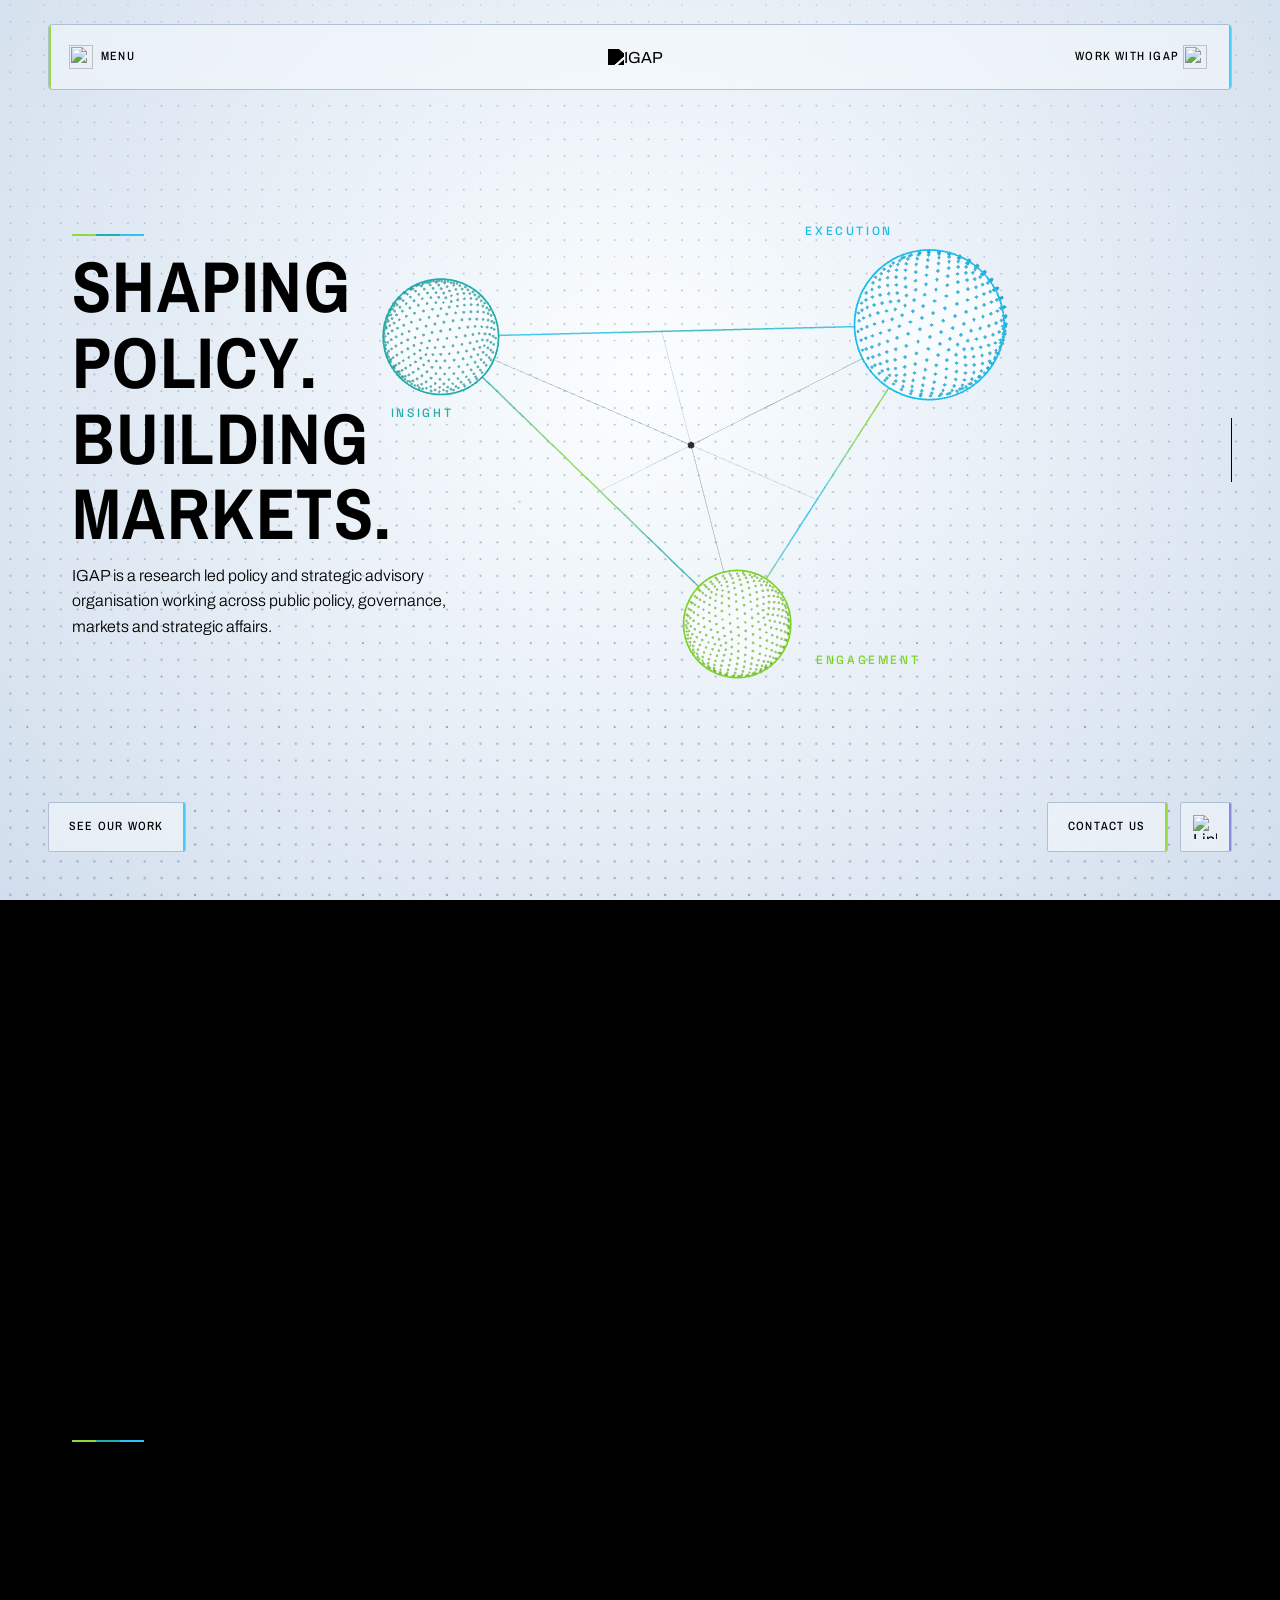
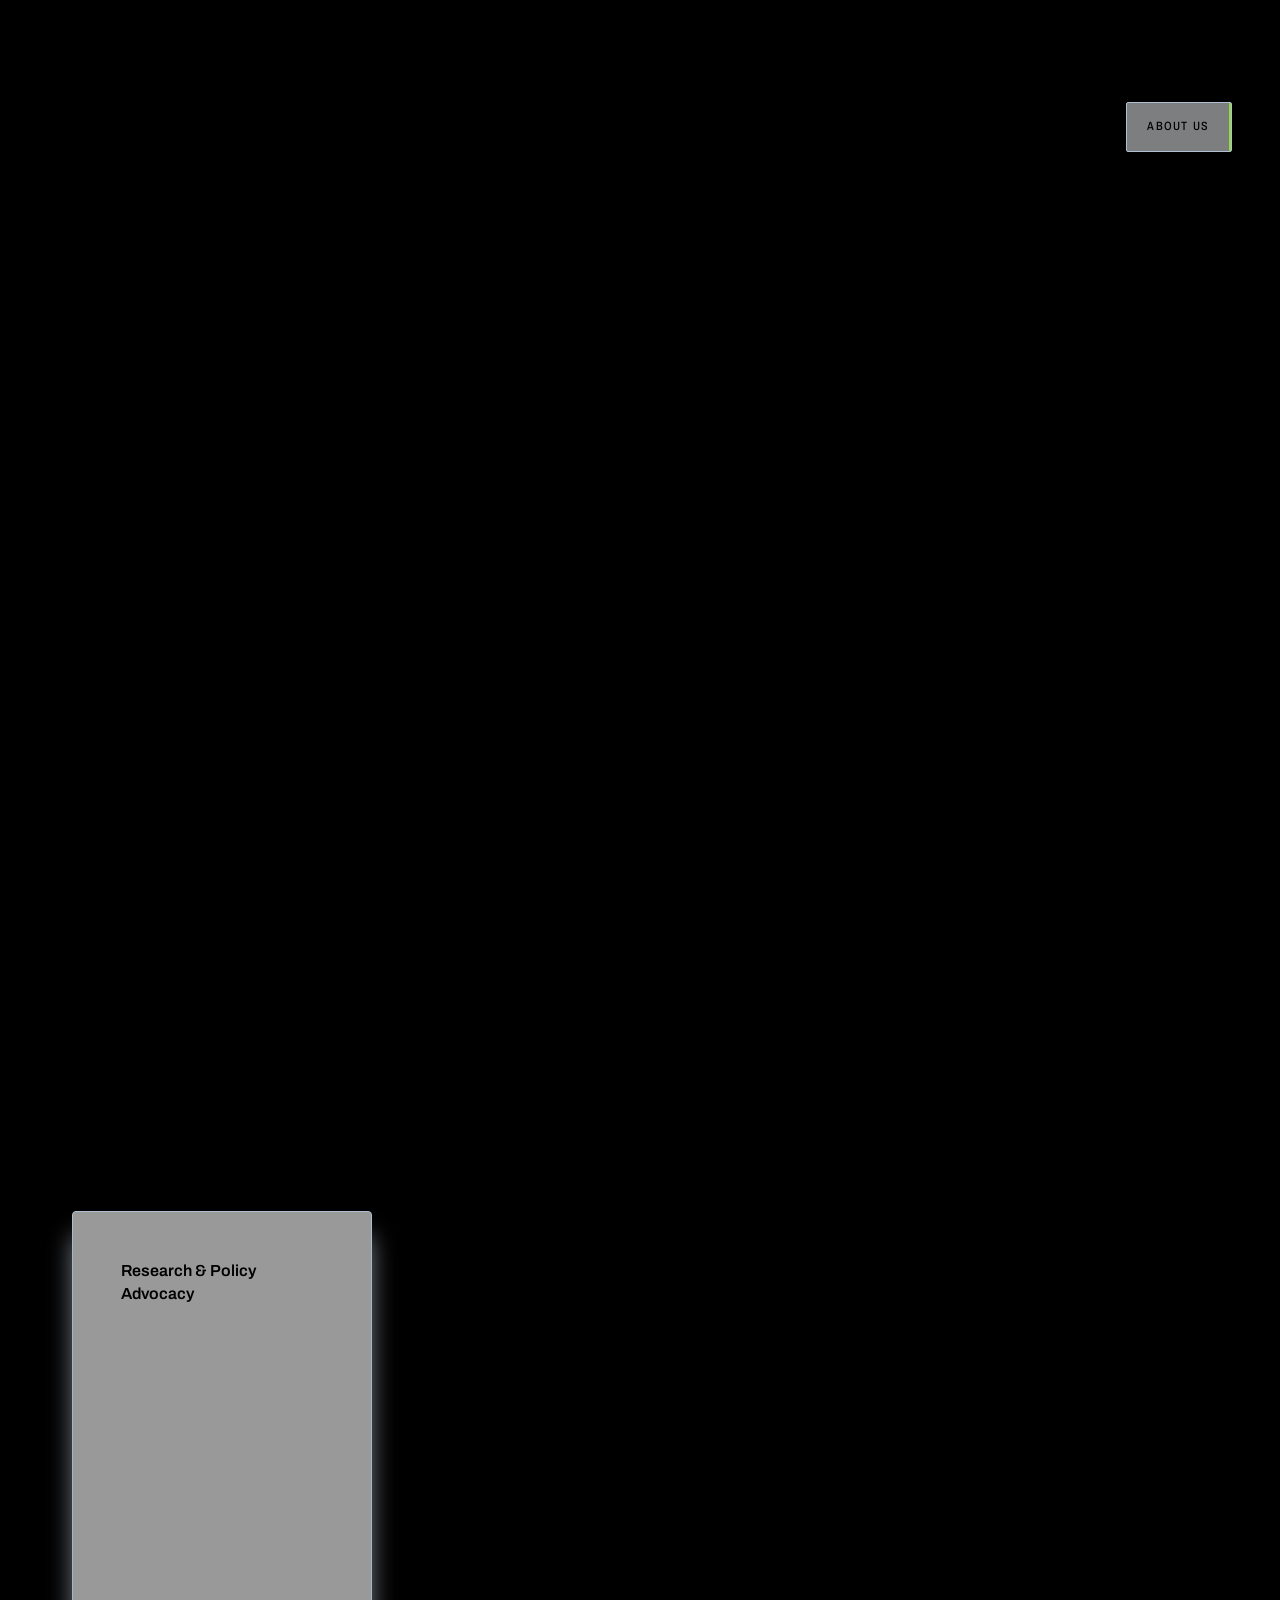
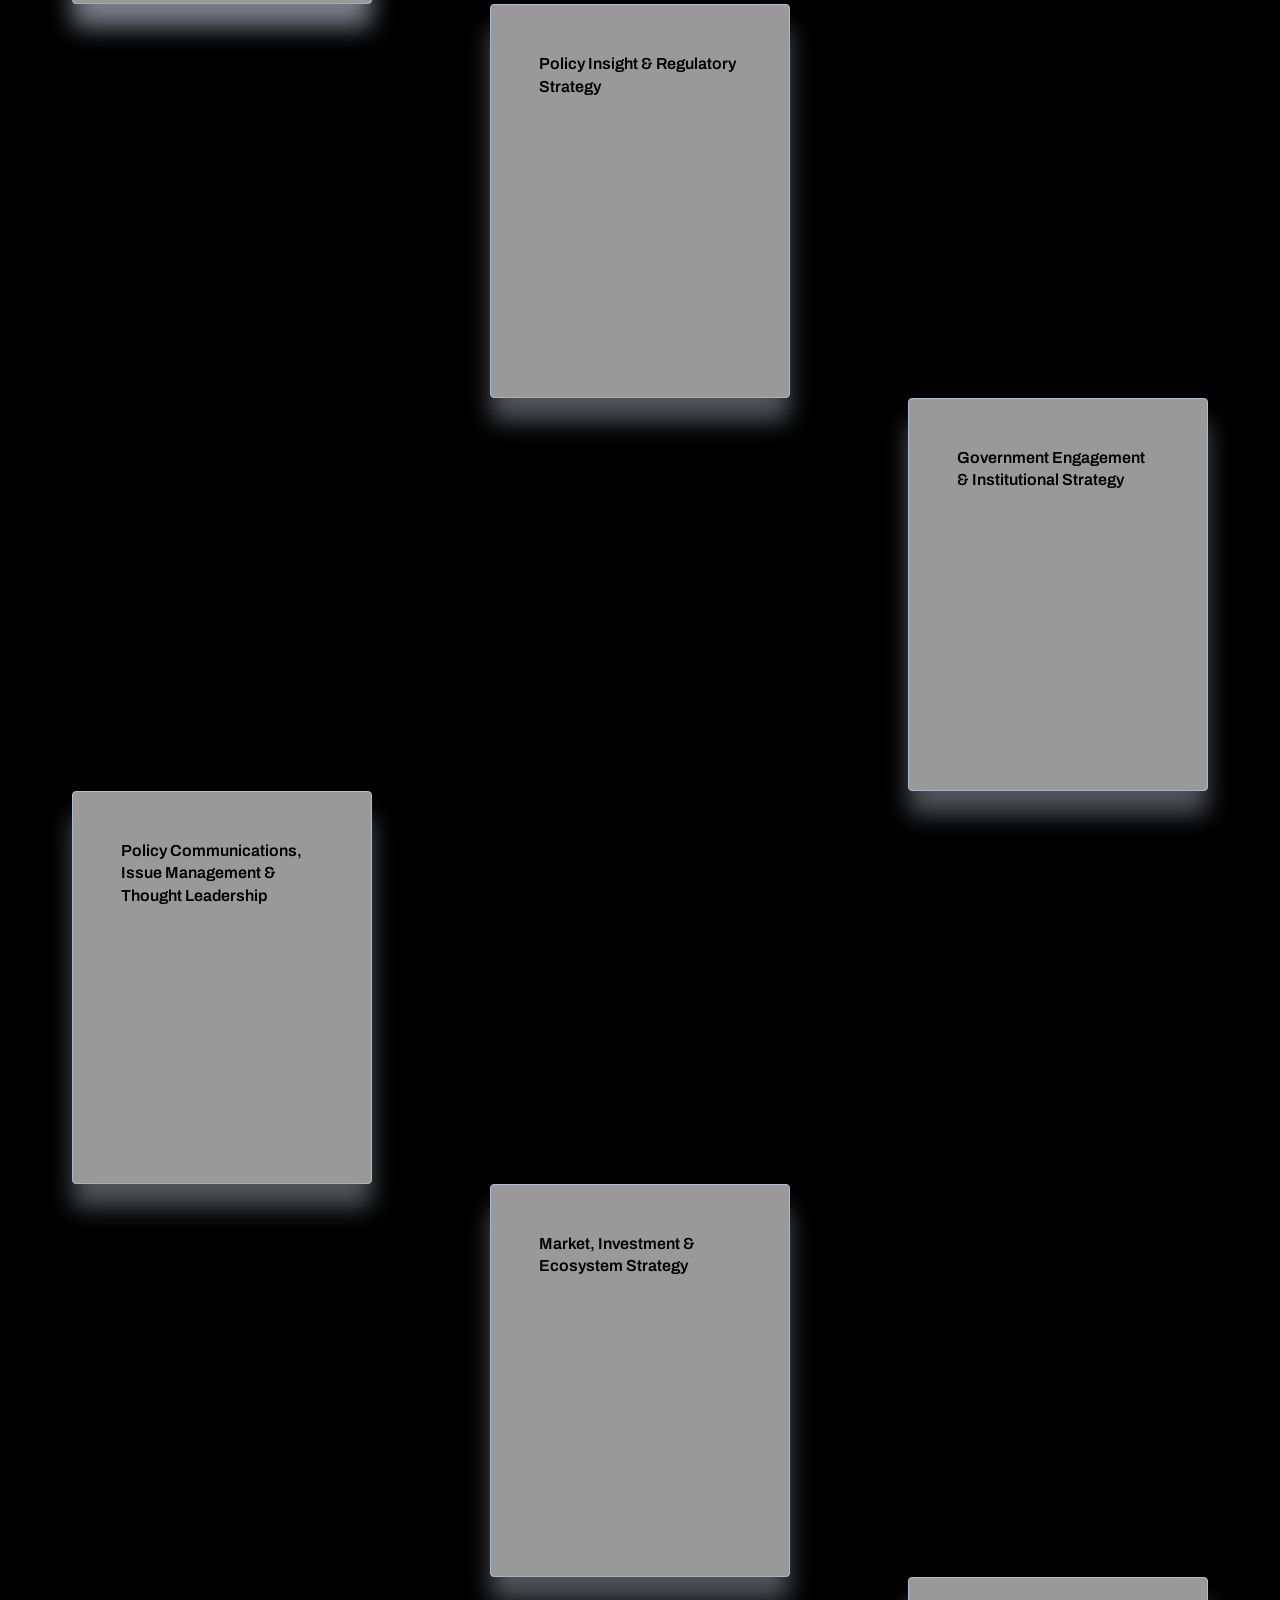
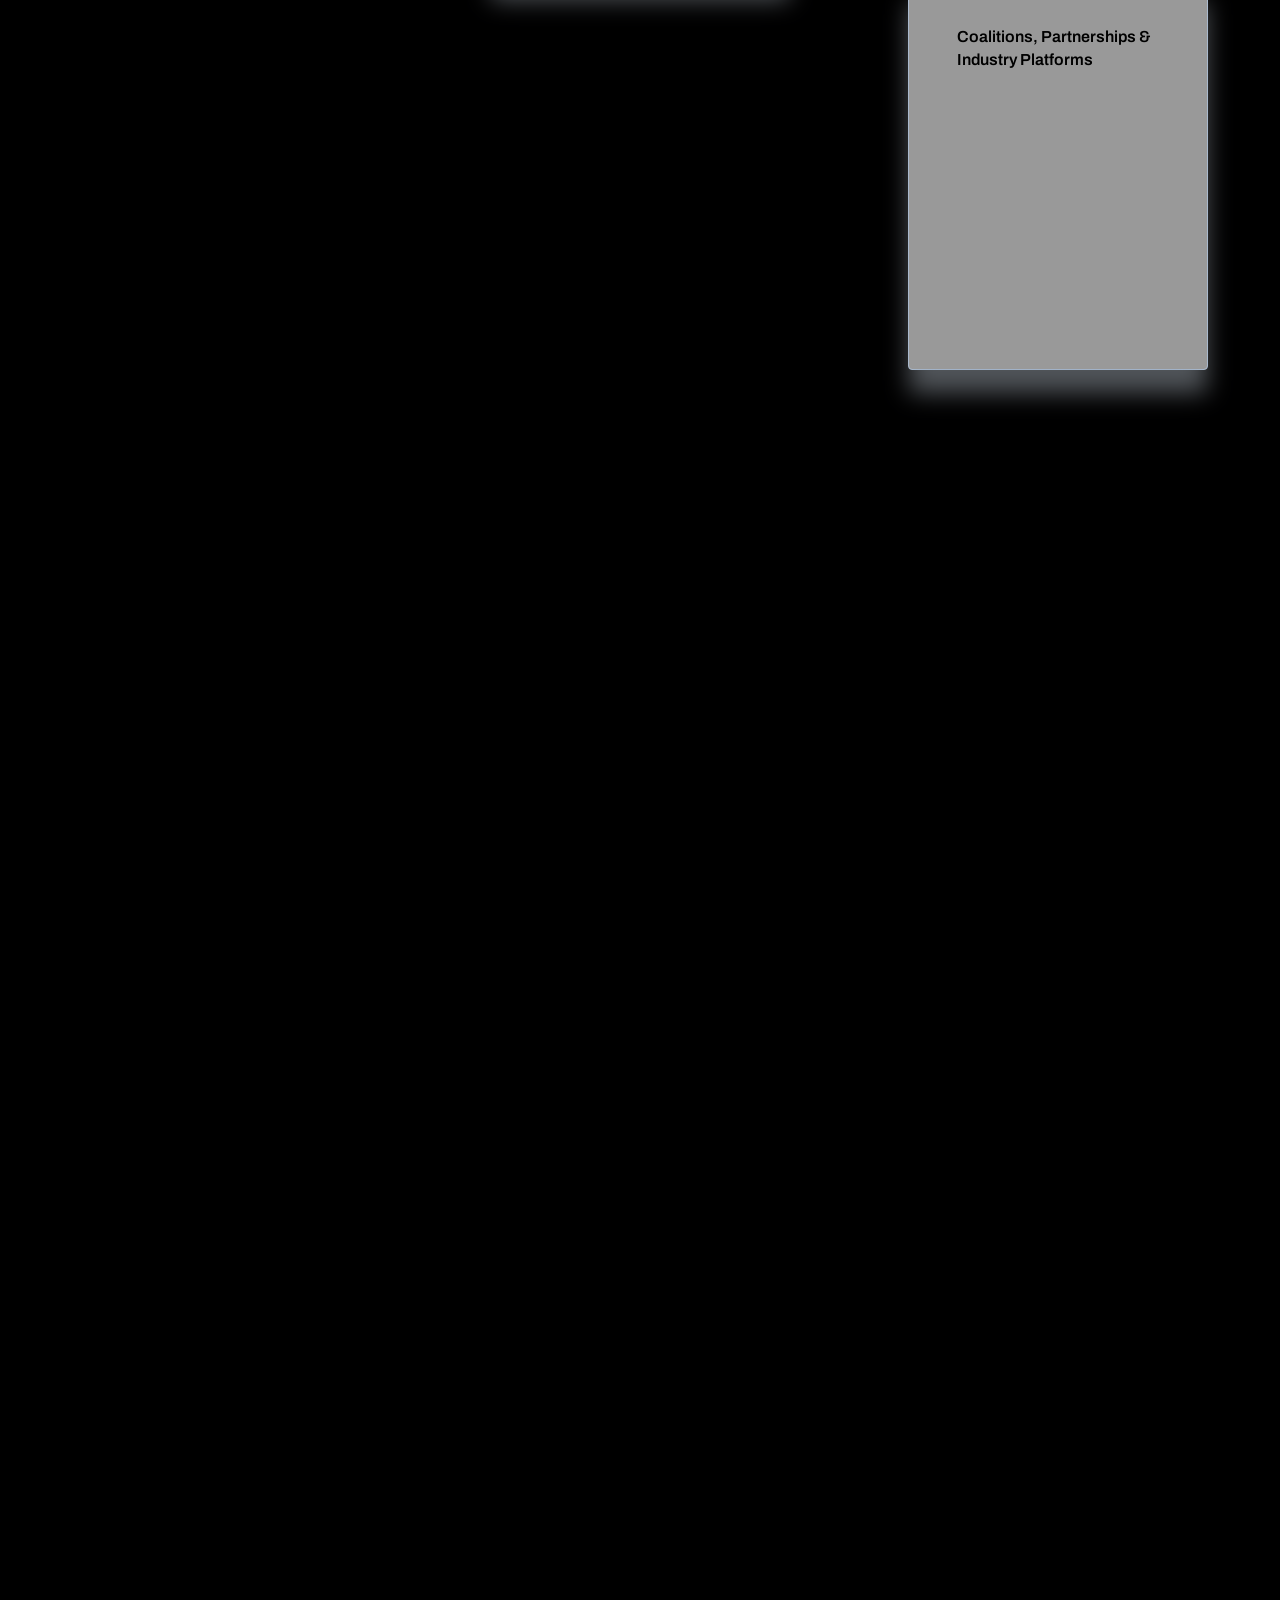
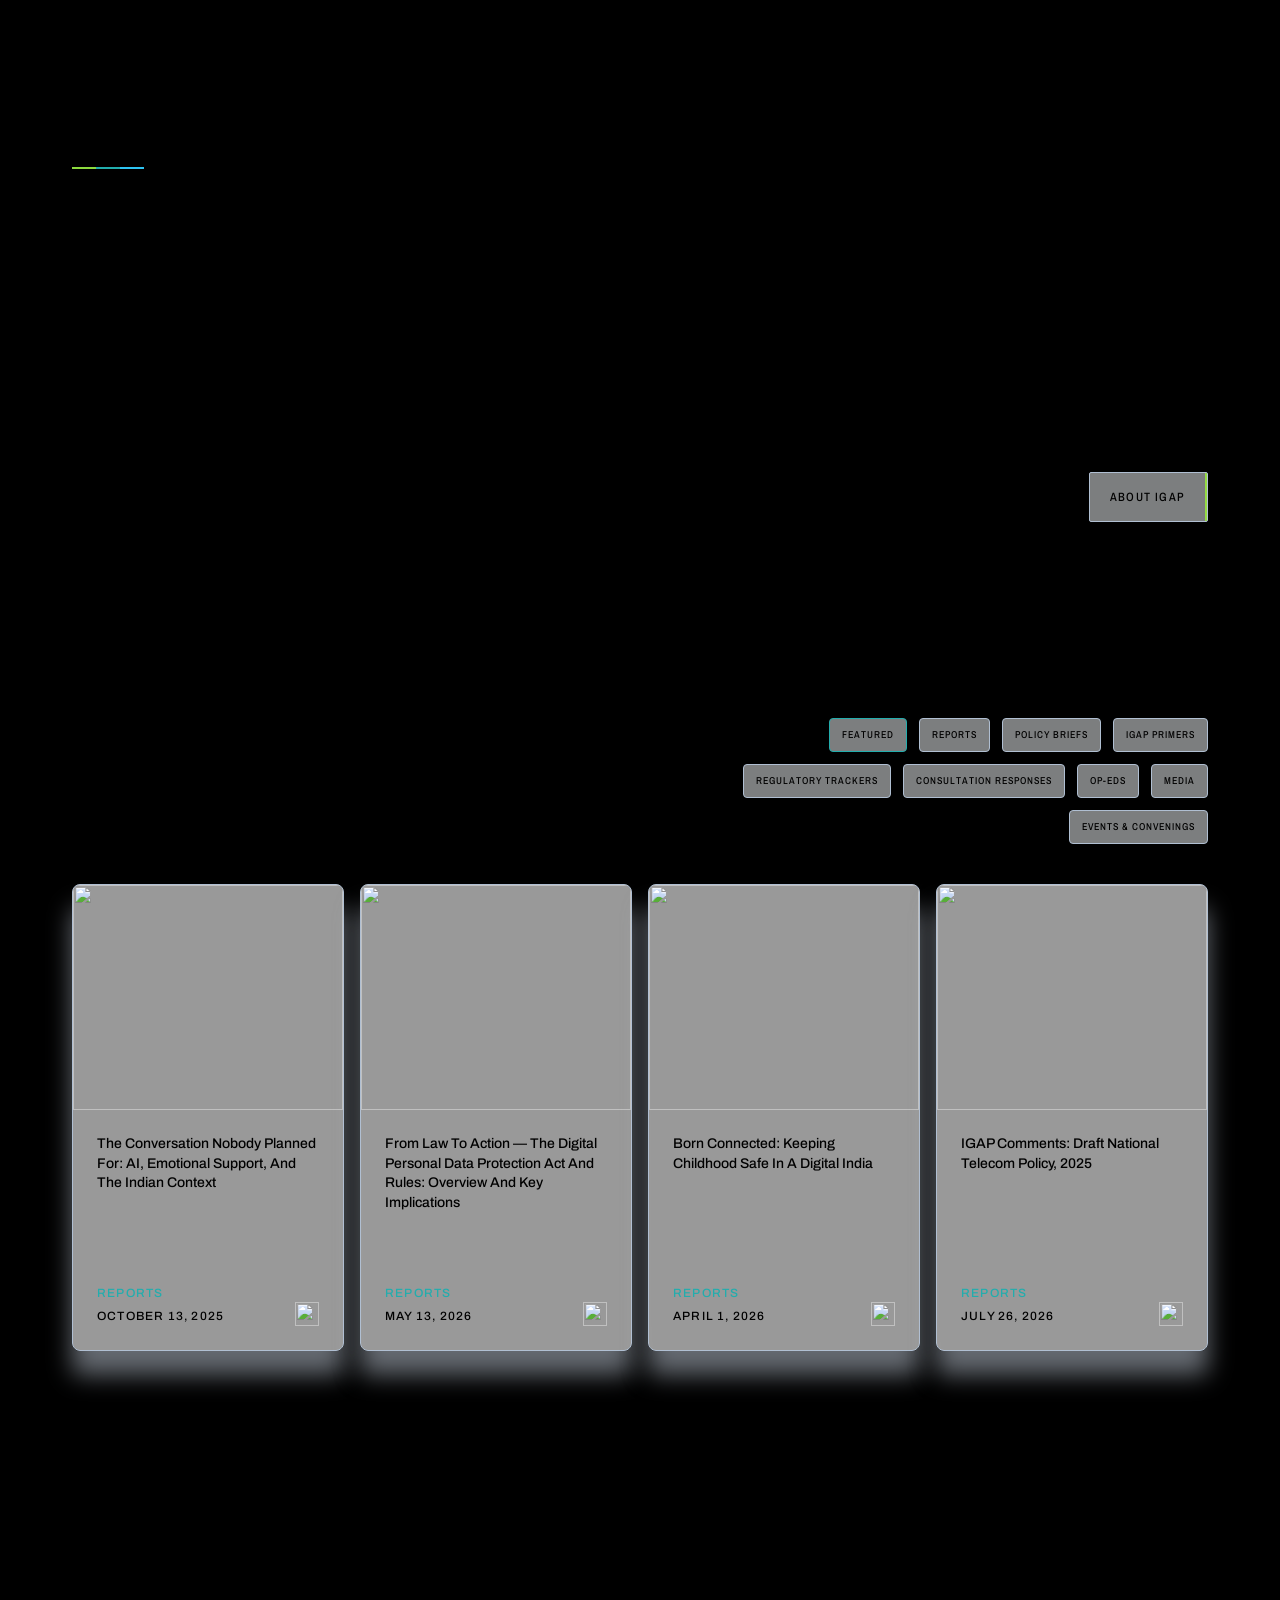
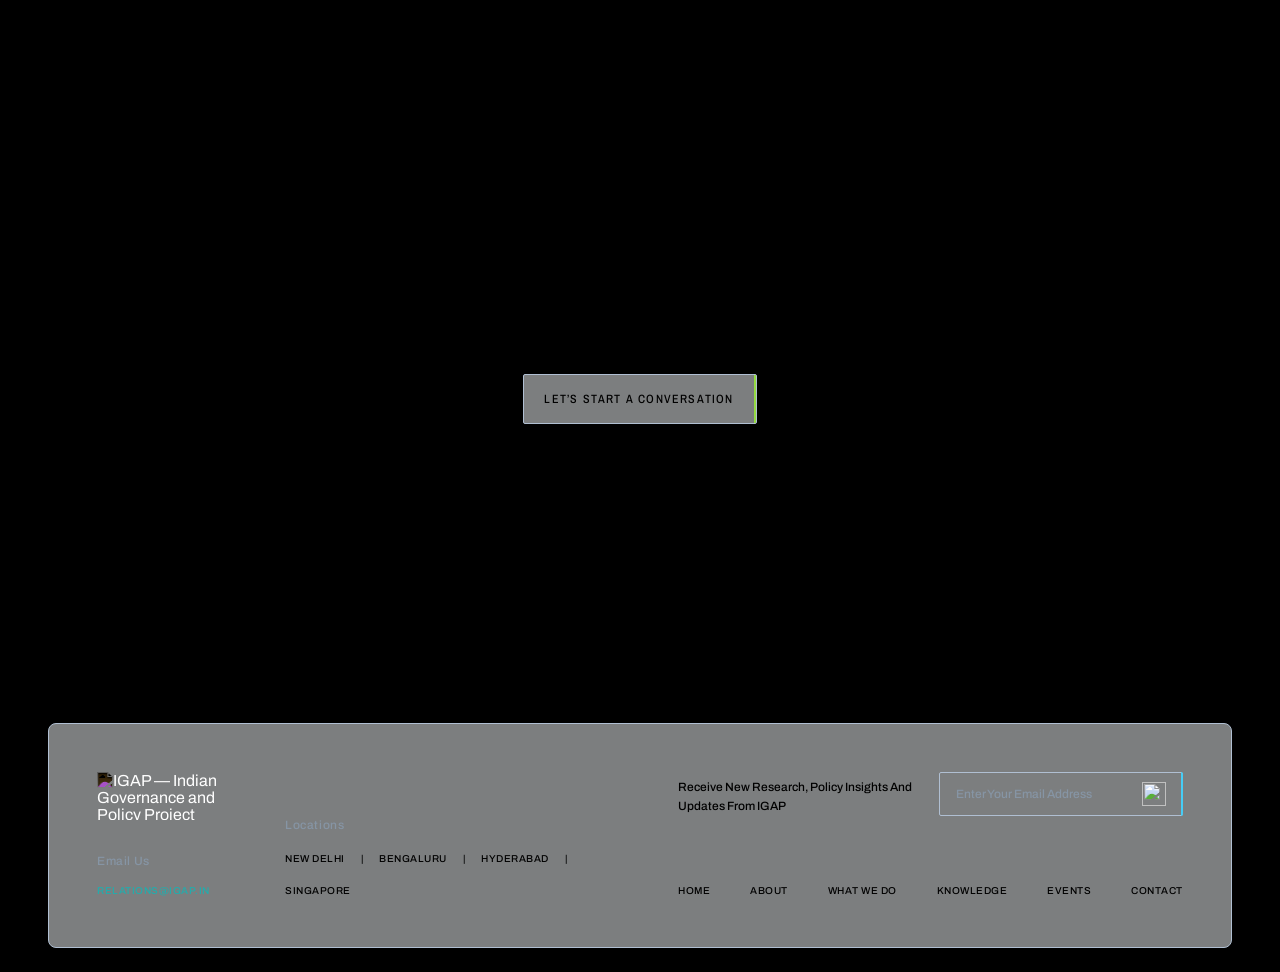
==== index.html @ 137668f1 "Add files via upload" ====
<!DOCTYPE html>
<html lang="en">
<head>
  <meta charset="utf-8">
  <meta name="viewport" content="width=device-width, initial-scale=1">
  <title>IGAP — Shaping Policy. Building Markets.</title>
  <meta name="description" content="IGAP is a research-led strategic advisory organisation working across market entry, public policy, government affairs, policy communications, institutional engagement and independent research.">

  <link rel="preconnect" href="https://fonts.googleapis.com">
  <link rel="preconnect" href="https://fonts.gstatic.com" crossorigin>
  <link rel="stylesheet" href="https://fonts.googleapis.com/css2?family=Archivo:wght@300;400;500;600;700&family=Archivo+Narrow:wght@400;500;600;700&family=Space+Grotesk:wght@500&display=swap">

  <link rel="stylesheet" href="css/style.css">
  <link rel="stylesheet" href="css/_embed-fragments.css">

  <link rel="shortcut icon" href="images/favicon.ico" type="image/x-icon">
  <link rel="apple-touch-icon" href="images/webclip.png">

  <!-- Only needed if you switch the hero back to the ES-module build below.
       Three.js is vendored in vendor/three/ — no CDN. -->
  <script type="importmap">
  {
    "imports": {
      "three": "./vendor/three/three.module.js",
      "three/addons/": "./vendor/three/addons/"
    }
  }
  </script>
</head>

<body>

<!-- ============================================================= HEADER -->
<header class="site-header" data-menu-root>
  <nav class="menu" aria-label="Main menu" hidden>
    <div class="menu__bg"></div>
    <div class="menu__inner">
      <ul class="menu__links">
        <li><a href="#">about us</a></li>
        <li><a href="#">our work</a></li>
        <li><a href="#">knowledge</a></li>
        <li><a href="#">events</a></li>
        <li><a href="#">contact</a></li>
      </ul>
      <ul class="menu__socials">
        <li><a href="#">reports</a></li>
        <li><a href="#">blogs</a></li>
        <li><a href="#">igap primers</a></li>
        <li><a href="#">media</a></li>
      </ul>
    </div>
    <button class="menu__close" type="button" data-menu-close aria-label="Close menu">
      <img src="images/System-Icons_2.svg" width="24" height="24" alt="">
    </button>
  </nav>

  <div class="header-bar">
    <div class="header-bar__slot header-bar__slot--left">
      <button class="btn-menu" type="button" data-menu-open aria-expanded="false">
        <img src="images/menu-icon.svg" width="24" height="24" alt="">
        <span class="btn-label btn-label--menu">Menu</span>
      </button>
      <span class="hl hl--left" aria-hidden="true"></span>
    </div>

    <a class="site-logo" href="index.html" aria-current="page">
      <img src="images/Logo-coloured.png" alt="IGAP">
    </a>

    <div class="header-bar__slot header-bar__slot--right">
      <a class="btn-work" href="#">
        <span class="btn-label">Work With IGAP</span>
        <img src="images/Arrow-Dark.svg" alt="" width="24" height="24">
      </a>
      <span class="hl hl--right" aria-hidden="true"></span>
    </div>
  </div>
</header>

<!-- ====================================================== MOBILE HEADER -->
<header class="site-header site-header--mobile" data-menu-root>
  <nav class="menu" aria-label="Main menu" hidden>
    <div class="menu__bg"></div>
    <div class="menu__inner">
      <ul class="menu__links">
        <li><a href="#">about us</a></li>
        <li><a href="#">our work</a></li>
        <li><a href="#">knowledge</a></li>
        <li><a href="#">events</a></li>
        <li><a href="#">contact</a></li>
      </ul>
      <ul class="menu__socials">
        <li><a href="#">reports</a></li>
        <li><a href="#">blogs</a></li>
        <li><a href="#">igap primers</a></li>
        <li><a href="#">media</a></li>
      </ul>
    </div>
    <button class="menu__close" type="button" data-menu-close aria-label="Close menu">
      <img src="images/System-Icons_2.svg" width="24" height="24" alt="">
    </button>
  </nav>

  <div class="header-bar header-bar--mobile">
    <a class="site-logo site-logo--mobile" href="index.html">
      <img src="images/Logo-coloured.png" alt="IGAP">
    </a>
    <button class="btn-menu" type="button" data-menu-open aria-expanded="false">
      <img src="images/menu-icon.svg" width="24" height="24" alt="">
      <span class="btn-label btn-label--menu">Menu</span>
    </button>
  </div>
</header>

<main class="page">

  <!-- ========================================================== HERO -->
  <section class="hero">

    <!-- fixed canvas layer: lives behind every section on the page -->
    <div class="hero__canvas-layer">
      <div class="hero__embed">
        <canvas id="igap-scene"></canvas>
        <div class="igap-scroll-space"></div>
      </div>
      <div class="hero__scroll-hint">
        <div class="hero__scroll-hint-inner">
          <div class="igap-scroll-line" aria-hidden="true"></div>
        </div>
      </div>
    </div>

    <!-- fold 1 -->
    <div class="hero__panel">
      <div class="hero__copy">
        <div class="hero__copy-main">
          <div></div>
          <div class="hero__intro">
            <span class="nugget" aria-hidden="true"><i></i><i></i><i></i></span>
            <h1 class="h1 h1--mobile" data-reveal>Shaping Policy. <br>Building Markets.</h1>
            <h1 class="h1 h1--desktop" data-reveal>Shaping <br>Policy. <br>Building <br>Markets.</h1>
            <p class="intro">IGAP is a research led policy and strategic advisory organisation working across public policy, governance, markets and strategic affairs.</p>
          </div>
          <div class="btn-row">
            <div class="btn">
              <a class="btn__label-wrap" href="#"><span class="btn-label">See Our Work</span></a>
              <span class="hl" aria-hidden="true"></span>
            </div>
          </div>
        </div>
        <div class="cta-stack cta-stack--row">
          <div class="btn btn--green">
            <a class="btn__label-wrap" href="#"><span class="btn-label">Contact Us</span></a>
            <span class="hl" aria-hidden="true"></span>
          </div>
          <div class="btn btn--icon btn--violet">
            <a class="btn__label-wrap" href="#"><span class="btn-label">Work With Us</span></a>
            <span class="btn__icon"><img src="images/IconIcon_Linkedin.svg" alt="LinkedIn" width="24" height="24"></span>
            <span class="hl" aria-hidden="true"></span>
          </div>
        </div>
      </div>
    </div>

    <!-- fold 2 -->
    <div class="hero__panel hero__panel--sticky">
      <div class="hero__copy">
        <div class="hero__block">
          <span class="nugget" aria-hidden="true"><i></i><i></i><i></i></span>
          <h2 class="h3" data-reveal>Research-led. <br>Institutionally grounded. <br>Strategy-driven.</h2>
          <p class="intro">IGAP combines analytical depth with a practical understanding of how policy, markets and public institutions operate. We bring together evidence, institutional insight and strategic thinking to understand what is changing, assess what it means, and determine how best to respond.</p>
        </div>
        <div class="cta-stack cta-stack--wide">
          <div class="btn btn--green">
            <a class="btn__label-wrap" href="#"><span class="btn-label">About us</span></a>
            <span class="hl" aria-hidden="true"></span>
          </div>
        </div>
      </div>
    </div>

    <div class="spacer spacer--hero"></div>
  </section>

  <!-- ===================================================== WHAT WE DO -->
  <section class="expertise" aria-labelledby="what-we-do">
    <div class="spacer spacer--hero"></div>

    <div class="expertise__header">
      <div class="expertise__col">
        <h2 class="h3" id="what-we-do" data-reveal>What We do</h2>
      </div>
      <div class="expertise__col">
      </div>
      <div class="expertise__col">
        <p class="body-text">IGAP helps organisations and public institutions turn complex policy, market and institutional questions into clear strategy and practical action.</p>
      </div>
    </div>

    <div class="sticky-row sticky-row--a sticky-row--left">
      <article class="card-x card-x--1">
        <h3 class="h4">Research &amp; Policy Advocacy</h3>
        <div class="card-x__icon" aria-hidden="true"></div>
      </article>
    </div>
    <div class="sticky-row sticky-row--a sticky-row--center">
      <article class="card-x card-x--2">
        <h3 class="h4">Policy Insight &amp; Regulatory Strategy</h3>
        <div class="card-x__icon" aria-hidden="true"></div>
      </article>
    </div>
    <div class="sticky-row sticky-row--a sticky-row--right">
      <article class="card-x card-x--3">
        <h3 class="h4">Government Engagement &amp; Institutional Strategy</h3>
        <div class="card-x__icon" aria-hidden="true"></div>
      </article>
    </div>

    <div class="sticky-row sticky-row--b sticky-row--left">
      <article class="card-x card-x--4">
        <h3 class="h4">Policy Communications, Issue Management &amp; Thought Leadership</h3>
        <div class="card-x__icon" aria-hidden="true"></div>
      </article>
    </div>
    <div class="sticky-row sticky-row--b sticky-row--center">
      <article class="card-x card-x--5">
        <h3 class="h4">Market, Investment &amp; Ecosystem Strategy</h3>
        <div class="card-x__icon" aria-hidden="true"></div>
      </article>
    </div>
    <div class="sticky-row sticky-row--b sticky-row--right">
      <article class="card-x card-x--6">
        <h3 class="h4">Coalitions, Partnerships &amp; Industry Platforms</h3>
        <div class="card-x__icon" aria-hidden="true"></div>
      </article>
    </div>

    <div class="spacer spacer--sticky"></div>
  </section>

  <!-- ============================================== WHO WE ARE -->
  <section class="audience" aria-labelledby="who-we-are">
    <div class="who">
      <h2 class="h3 h3--light who__title" id="who-we-are" data-reveal>Who We Are</h2>
      <div class="who__foot">
        <div class="who__block">
          <span class="nugget" aria-hidden="true"><i></i><i></i><i></i></span>
          <p class="who__lede" data-reveal>India’s most consequential questions cut across institutions, sectors and priorities.</p>
          <p class="intro intro--light">IGAP brings together interdisciplinary legal, policy and sectoral expertise with a close understanding of geopolitics, India’s developmental priorities, political economy, regulation and institutional practice.</p>
          <p class="intro intro--light">Our work combines independent research with strategic advisory and policy engagement to develop rigorous, practical approaches to complex public and market questions.</p>
        </div>
        <div class="cta-stack cta-stack--wide">
          <div class="btn btn--green">
            <a class="btn__label-wrap" href="#"><span class="btn-label">About IGAP</span></a>
            <span class="hl" aria-hidden="true"></span>
          </div>
        </div>
      </div>
    </div>
  </section>

  <!-- ============================================ RESEARCH & INSIGHTS -->
  <section class="research" aria-labelledby="research-insights">
    <div class="research__top">
      <div class="research__header">
        <h2 class="h3" id="research-insights" data-reveal>Research &amp; Insights</h2>
        <p class="body-text body-text--300">Independent research is central to how IGAP works by sharing evidence-led insights on issues shaping policy, markets &amp; institutions in India.</p>
      </div>
      <div class="tabs">
        <a class="tab is-active" href="#"><span class="btn-label btn-label--tab">featured</span></a>
        <a class="tab" href="#"><span class="btn-label btn-label--tab">reports</span></a>
        <a class="tab" href="#"><span class="btn-label btn-label--tab">policy briefs</span></a>
        <a class="tab" href="#"><span class="btn-label btn-label--tab">igap primers</span></a>
        <a class="tab" href="#"><span class="btn-label btn-label--tab">regulatory trackers</span></a>
        <a class="tab" href="#"><span class="btn-label btn-label--tab">consultation responses</span></a>
        <a class="tab" href="#"><span class="btn-label btn-label--tab">op-eds</span></a>
        <a class="tab" href="#"><span class="btn-label btn-label--tab">media</span></a>
        <a class="tab" href="#"><span class="btn-label btn-label--tab">events &amp; convenings</span></a>
      </div>
    </div>

    <div class="cards">
      <article class="card">
        <img class="card__image" src="images/Rectangle-246.png" width="300" height="225" loading="lazy" alt="">
        <div class="card__body">
          <h3 class="card__title">The Conversation Nobody Planned For: AI, Emotional Support, and the Indian Context</h3>
          <div class="card__meta">
            <div class="card__meta-text">
              <span class="card__kicker">reports</span>
              <span class="card__date">October 13, 2025</span>
            </div>
            <img class="card__arrow" src="images/Arrow.svg" width="24" height="24" loading="lazy" alt="">
          </div>
        </div>
      </article>

      <article class="card">
        <img class="card__image" src="images/IIGF_2025_2.webp" width="300" height="225" loading="lazy" alt=""
             srcset="images/IIGF_2025_2-p-500.webp 500w, images/IIGF_2025_2-p-800.webp 800w, images/IIGF_2025_2-p-1080.webp 1080w, images/IIGF_2025_2.webp 1200w"
             sizes="(max-width: 479px) 100vw, 300px">
        <div class="card__body">
          <h3 class="card__title">From Law to Action — The Digital Personal Data Protection Act and Rules: Overview and Key Implications</h3>
          <div class="card__meta">
            <div class="card__meta-text">
              <span class="card__kicker">reports</span>
              <span class="card__date">May 13, 2026</span>
            </div>
            <img class="card__arrow" src="images/Arrow.svg" width="24" height="24" loading="lazy" alt="">
          </div>
        </div>
      </article>

      <article class="card">
        <img class="card__image" src="images/Web-Online-Child-Safety-Report-Fine-2.jpeg" width="300" height="225" loading="lazy" alt=""
             srcset="images/Web-Online-Child-Safety-Report-Fine-2-p-500.jpeg 500w, images/Web-Online-Child-Safety-Report-Fine-2-p-800.jpeg 800w, images/Web-Online-Child-Safety-Report-Fine-2-p-1080.jpeg 1080w, images/Web-Online-Child-Safety-Report-Fine-2-p-1600.jpeg 1600w, images/Web-Online-Child-Safety-Report-Fine-2-p-2000.jpeg 2000w, images/Web-Online-Child-Safety-Report-Fine-2.jpeg 2490w"
             sizes="(max-width: 479px) 100vw, 300px">
        <div class="card__body">
          <h3 class="card__title">Born Connected: Keeping Childhood Safe in a Digital India</h3>
          <div class="card__meta">
            <div class="card__meta-text">
              <span class="card__kicker">reports</span>
              <span class="card__date">April 1, 2026</span>
            </div>
            <img class="card__arrow" src="images/Arrow.svg" width="24" height="24" loading="lazy" alt="">
          </div>
        </div>
      </article>

      <article class="card">
        <img class="card__image" src="images/Data-protection-updated3-scaled.jpeg" width="300" height="225" loading="lazy" alt=""
             srcset="images/Data-protection-updated3-scaled-p-500.jpeg 500w, images/Data-protection-updated3-scaled-p-800.jpeg 800w, images/Data-protection-updated3-scaled-p-1080.jpeg 1080w, images/Data-protection-updated3-scaled-p-1600.jpeg 1600w, images/Data-protection-updated3-scaled-p-2000.jpeg 2000w, images/Data-protection-updated3-scaled.jpeg 2560w"
             sizes="(max-width: 479px) 100vw, 300px">
        <div class="card__body">
          <h3 class="card__title">IGAP Comments: Draft National Telecom Policy, 2025</h3>
          <div class="card__meta">
            <div class="card__meta-text">
              <span class="card__kicker">reports</span>
              <span class="card__date">July 26, 2026</span>
            </div>
            <img class="card__arrow" src="images/Arrow.svg" width="24" height="24" loading="lazy" alt="">
          </div>
        </div>
      </article>
    </div>
  </section>

  <!-- ========================================== START A CONVERSATION -->
  <section class="cta-section">
    <h2 class="h1 h1--center h1--narrow" data-reveal>Have a complex policy or institutional question?</h2>
    <p class="intro intro--center">We can help make sense of it and shape a way forward.</p>
    <div class="btn btn--green">
      <a class="btn__label-wrap" href="#"><span class="btn-label">Let’s Start a Conversation</span></a>
      <span class="hl" aria-hidden="true"></span>
    </div>
  </section>

  <!-- ======================================================== FOOTER -->
  <footer class="site-footer">
    <div class="footer-inner">

      <div class="footer-brand">
        <div class="footer-logo">
          <img src="images/Footer-Logo.png" alt="IGAP — Indian Governance and Policy Project" width="148" height="48">
        </div>
        <div class="footer-field">
          <span class="footer-label">Email Us</span>
          <a class="footer-email" href="mailto:relations@igap.in">relations@igap.in</a>
        </div>
      </div>

      <div class="footer-field footer-locations">
        <span class="footer-label">Locations</span>
        <ul class="footer-locations__list">
          <li>New Delhi</li>
          <li>Bengaluru</li>
          <li>Hyderabad</li>
          <li>Singapore</li>
        </ul>
      </div>

      <div class="footer-right">
        <!-- TODO: point action= at the newsletter endpoint once one exists. -->
        <form class="footer-form" method="post" action="#">
          <p class="footer-form__title">Receive new research, policy insights and updates from IGAP</p>
          <div class="footer-form__field">
            <input class="footer-form__input" type="email" name="email" autocomplete="email"
                   placeholder="Enter your Email Address" aria-label="Email address" required>
            <button class="footer-form__submit" type="submit" aria-label="Subscribe">
              <img src="images/Arrow.svg" width="24" height="24" alt="">
            </button>
            <span class="footer-form__nugget" aria-hidden="true"></span>
          </div>
        </form>

        <nav class="footer-nav" aria-label="Footer">
          <a href="#">home</a>
          <a href="#">about</a>
          <a href="#">What We do</a>
          <a href="#">knowledge</a>
          <a href="#">events</a>
          <a href="#">Contact</a>
        </nav>
      </div>

    </div>
  </footer>

</main>

<script src="js/text-reveal.js"></script>
<script src="js/scramble-hover.js"></script>
<script src="js/site.js"></script>
<!-- Hero (Three.js). The bundle is a classic script, so the page works when
     opened straight off disk as well as over http. Source of truth is
     js/hero-scene.js — see README.md to rebuild after editing it. -->
<script defer src="js/hero-scene.bundle.js"></script>
<!-- <script type="module" src="js/hero-scene.js"></script> -->

</body>
</html>
---- css/style.css ----
/* =============================================================================
   IGAP — Home v2
   Hand-authored rebuild of the Webflow wireframe. No framework, no build step.
   Sections, in source order:
     1. Tokens
     2. Reset & base
     3. Typography
     4. Buttons & shared bits
     5. Header + menu overlay
     6. Hero (fixed canvas layer + two folds)
     7. What we do (sticky cards)
     8. Who we work with
     9. Research & insights
    10. Start a conversation
    11. Footer
    12. Scroll-reveal states
    13. Responsive
   ========================================================================== */

/* ------------------------------------------------------------- 1. TOKENS */
:root {
  --ink:        #000;
  --white:      #fff;
  --paper:      #f7fbfd;
  --glass:      rgba(247, 251, 253, .5);
  --card-glass: rgba(255, 255, 255, .6);
  --line:       #b0bfd2;
  --muted:      #8695a5;
  --rule:       #276bc0;

  --teal:       #22adad;
  --green:      #8cda3e;
  --green-hl:   #95db42;
  --sky:        #2ec4f2;
  --sky-hl:     #46ccf5;
  --violet:     #858be0;
  --leaf:       #befa97;
  --leaf-2:     #b4fb87;

  --shadow-card: 0 24px 24px rgba(202, 212, 226, .4);
  --shadow-card-strong: 0 24px 24px rgba(202, 212, 226, .6);
  --shadow-panel: drop-shadow(0 24px 24px rgba(159, 170, 201, .5));
  --menu-bg:    rgba(0, 29, 60, .9);

  /* header, light state (default) and dark state (over "Who We Work With") */
  --header-bg:        rgba(247, 251, 253, .5);
  --header-border:    #b0bfd2;
  --header-ink:       #000;
  --header-bg-dk:     rgba(0, 29, 60, .5);
  --header-border-dk: #276bc0;
  --header-ink-dk:    #fff;
  /* card glass, blue mode — same move as the header bar, one step more opaque
     because the cards are .6 rather than .5 */
  --card-glass-dk:    rgba(0, 29, 60, .6);

  --font:        "Archivo", sans-serif;
  --font-narrow: "Archivo Narrow", sans-serif;

  --gutter: 72px;
  /* Content stops widening past this and centres; the fixed canvas behind it
     still runs the full viewport, so the artwork and the navy wash are edge to
     edge while the columns stay a readable measure on a 1920 display. */
  --page-max: 1440px;
  --ease-out-quart: cubic-bezier(.165, .84, .44, 1);
}

/* --------------------------------------------------------- 2. RESET/BASE */
*, *::before, *::after { box-sizing: border-box; }

html { -webkit-text-size-adjust: 100%; }

body {
  margin: 0;
  background-color: var(--ink);
  font-family: var(--font);
  color: var(--ink);
  overflow-x: hidden;
}

img { display: block; max-width: 100%; }
ul  { list-style: none; margin: 0; padding: 0; }
a   { color: inherit; text-decoration: none; }
button {
  font: inherit; color: inherit;
  background: none; border: 0; padding: 0;
  cursor: pointer;
}
p, h1, h2, h3, h4 { margin: 0; }

.page { display: flex; flex-direction: column; width: 100%; }

/* Vertical breathing room between folds. Height only — no content. */
.spacer          { position: relative; z-index: -1; width: 100%; }
.spacer--hero    { height: 80vh; }
.spacer--sticky  { position: sticky; top: 0; height: 100svh; }
/* the lead-in above the sticky "What We Do" cards runs shorter than the one
   that closes the hero */
.expertise .spacer--hero { height: 200px; }

/* ------------------------------------------------------- 3. TYPOGRAPHY */
.h1 {
  width: 100%;
  font-family: var(--font-narrow);
  font-size: 4.5rem;
  font-weight: 700;
  line-height: 105%;
  letter-spacing: .02em;
  text-transform: uppercase;
  text-align: left;
  color: var(--ink);
}
.h1--center { text-align: center; }
.h1--narrow { max-width: 900px; }
.h1--mobile { display: none; }

.h3 {
  font-family: var(--font);
  font-size: 24px;
  font-weight: 700;
  line-height: 140%;
  text-transform: capitalize;
  color: var(--ink);
}
.h3--light { color: var(--white); }

.h4 {
  width: 100%;
  font-family: var(--font);
  font-size: 16px;
  font-weight: 600;
  line-height: 140%;
  text-transform: capitalize;
  color: var(--ink);
}
.h4--light { color: var(--white); }

.intro {
  max-width: 400px;
  font-family: var(--font);
  font-size: 16px;
  font-weight: 300;
  line-height: 160%;
  color: var(--ink);
}
.intro--center { max-width: none; text-align: center; }
.intro--light  { color: var(--white); }

.body-text {
  font-family: var(--font);
  font-size: 14px;
  font-weight: 300;
  line-height: 160%;
  color: var(--ink);
}
.body-text--light  { width: 100%; color: var(--white); text-transform: capitalize; }
.body-text--300    { width: 300px; }

/* Small teal label used for "latest work" and the footer email */
.eyebrow {
  font-family: var(--font);
  font-size: 12px;
  font-weight: 500;
  line-height: 160%;
  letter-spacing: .05em;
  text-transform: uppercase;
  color: var(--teal);
}

/* The three-bar brand mark that sits above a heading */
.nugget { display: flex; }
.nugget i            { width: 24px; height: 2px; background: var(--green); }
.nugget i:nth-child(2) { background: var(--teal); }
.nugget i:nth-child(3) { background: var(--sky); }

/* Stacked variant (hidden in this design, kept for the audience rows) */
.nugget--stacked { display: none; flex-direction: column; margin-top: 6px; }
.nugget--stacked i { width: 2px; height: 8px; }

/* --------------------------------------------------------- 4. BUTTONS */
.btn-label {
  font-family: var(--font-narrow);
  font-size: 12px;
  font-weight: 500;
  line-height: 160%;
  letter-spacing: .1em;
  text-transform: uppercase;
  color: var(--ink);
  white-space: nowrap;
}
.btn-label--tab { font-size: 10px; }

/* The 2px accent bar that widens on hover */
.hl {
  width: 2px;
  height: 48px;
  background: var(--sky-hl);
  transition: transform .1s ease;
}
.hl--left, .hl--right { position: absolute; top: 0; height: 64px; }
.hl--left  { left: 0;  background: var(--green-hl); }
.hl--right { right: 0; }

.btn {
  position: relative;
  display: inline-flex;
  align-items: stretch;
  border: 1px solid var(--line);
  border-radius: 2px;
  background-color: var(--glass);
  -webkit-backdrop-filter: blur(5px);
          backdrop-filter: blur(5px);
  overflow: hidden;
}
.btn__label-wrap {
  display: flex;
  align-items: center;
  justify-content: center;
  gap: 8px;
  height: 48px;
  padding: 0 20px;
}
.btn__icon {
  display: flex;
  align-items: center;
  justify-content: center;
  width: 48px;
  height: 48px;
}
.btn__icon img { width: 24px; height: 24px; }

.btn--green  .hl { background: var(--green-hl); }
.btn--violet .hl { background: var(--violet); }
/* Icon-only variant: the label is there for screen readers and scramble text */
.btn--icon .btn__label-wrap { display: none; }
.btn:not(.btn--icon) .btn__icon { display: none; }

/* Hover: Webflow scaled the bar 10× from its centre, clipped by the overflow */
.btn:hover .hl,
.header-bar__slot:hover .hl { transform: scaleX(10); transition-duration: .3s; }

.cta-stack {
  display: flex;
  flex-direction: column;
  justify-content: flex-end;
  align-items: flex-end;
  gap: 12px;
}
.cta-stack--wide { gap: 16px; }
/* Actions on one line, bottom-aligned (hero fold 1: Contact Us + LinkedIn). */
.cta-stack--row  { flex-direction: row; align-items: flex-end; }

/* Two actions side by side (hero fold 1). The plain .btn keeps the default
   sky-blue accent bar; .btn--green overrides it. */
.btn-row { display: flex; flex-wrap: wrap; gap: 12px; }

/* ---------------------------------------------- 5. HEADER + MENU OVERLAY */
.site-header {
  position: fixed;
  inset: 0 0 auto 0;
  z-index: 99;
  display: flex;
  align-items: center;
  justify-content: space-between;
  width: 100%;
  padding: 24px 48px;
}
.site-header--mobile { display: none; }

/* The footer is the end of the page, so the bar retracts rather than sitting
   on top of it. Toggled by setupHeaderRetract() in js/site.js. The transform is
   on the bar, not on .site-header — the menu overlay is a child of the header
   and must not ride along when it opens over the footer. */
.is-footer-in .header-bar { transform: translateY(-200%); }

.header-bar {
  position: relative;
  max-width: calc(var(--page-max) - 2 * 24px);
  margin-inline: auto;
  display: flex;
  align-items: center;
  justify-content: space-between;
  gap: 24px;
  width: 100%;
  border: 1px solid var(--header-border);
  border-radius: 4px;
  background-color: var(--header-bg);
  -webkit-backdrop-filter: blur(8px);
          backdrop-filter: blur(8px);
  overflow: hidden;
  transition: background-color .12s ease, border-color .12s ease,
              transform .45s var(--ease-out-quart);
}
.header-bar__slot { display: flex; width: 200px; }
.header-bar__slot--left  { flex-direction: column; align-items: flex-start; }
.header-bar__slot--right { flex-direction: column; align-items: flex-end; }

.btn-menu {
  display: flex;
  align-items: center;
  justify-content: center;
  gap: 8px;
  height: 48px;
  padding: 0 20px;
}
.btn-work {
  display: flex;
  align-items: center;
  justify-content: center;
  gap: 4px;
  height: 64px;
  padding: 0 24px 0 12px;
}

.site-logo {
  display: flex;
  align-items: center;
  justify-content: center;
  width: 100px;
  height: 48px;
}
.site-logo img {
  width: 64px;
  height: auto;
  filter: brightness(0) saturate(0);   /* knocked back to black by default */
  transition: filter .12s ease;
}

/* Header's part of blue mode lives in section 12 with the rest of it. */
.site-header .btn-label   { transition: color .12s ease; }
.btn-menu img,
.btn-work img             { transition: filter .12s ease; }

/* --- menu overlay --- */
.menu {
  position: absolute;
  inset: 0;
  z-index: 88888;
  display: flex;
  align-items: center;
  justify-content: space-between;
  width: 100vw;
  max-width: 1110px;
  height: 100svh;
  margin: 0 auto;
}
.menu[hidden] { display: none; }

.menu__bg {
  position: fixed;
  inset: 0;
  z-index: 8888;
  background-color: var(--menu-bg);
  -webkit-backdrop-filter: blur(20px);
          backdrop-filter: blur(20px);
  transform: translateX(-100%);
  transition: transform .5s var(--ease-out-quart);
}
.menu__inner {
  display: flex;
  align-items: flex-end;
  justify-content: space-between;
  width: 100%;
}
.menu__links,
.menu__socials {
  opacity: 0;
  transform: translateX(-20px);
  transition: opacity .2s ease, transform .2s var(--ease-out-quart);
}
.menu__links {
  z-index: 999999;
  display: flex;
  flex-direction: column;
  align-items: flex-start;
  margin-left: 65px;
}
.menu__links a {
  display: block;
  padding: 12px 0;
  font-family: var(--font-narrow);
  font-size: 2rem;
  font-weight: 500;
  line-height: 110%;
  letter-spacing: .05em;
  text-transform: uppercase;
  color: var(--white);
  transition: color .2s;
}
.menu__links a:hover { color: var(--leaf); }

.menu__socials {
  z-index: 9999999;
  display: flex;
  flex-direction: column;
  align-items: flex-end;
  gap: 24px;
  margin-right: 170px;
}
.menu__socials a {
  font-family: var(--font-narrow);
  font-size: 16px;
  font-weight: 400;
  line-height: 130%;
  letter-spacing: .05em;
  text-transform: uppercase;
  color: var(--white);
  transition: color .2s;
}
.menu__socials a:hover { color: var(--leaf-2); }

.menu__close {
  position: absolute;
  inset: 0 auto auto 0;
  z-index: 10000;
  display: flex;
  align-items: center;
  justify-content: center;
  width: 40px;
  height: 40px;
  margin: 65px 0 0 65px;
  border: 1px solid var(--white);
  border-radius: 100px;
  -webkit-backdrop-filter: blur(20px);
          backdrop-filter: blur(20px);
  opacity: 0;
  transition: opacity .2s ease;
}

/* open state */
.menu.is-open .menu__bg     { transform: translateX(0); }
.menu.is-open .menu__links,
.menu.is-open .menu__socials { opacity: 1; transform: translateX(0); transition-duration: .5s; }
.menu.is-open .menu__close   { opacity: 1; transition-duration: .5s; }

/* -------------------------------------------------------------- 6. HERO */
.hero { position: relative; overflow: visible; }

.hero__canvas-layer {
  position: fixed;
  inset: 0;
  z-index: 0;
  display: flex;
  align-items: center;
  justify-content: center;
  width: 100%;
  height: 100svh;
  background-color: var(--white);
}
.hero__embed {
  position: absolute;
  inset: 0;
  z-index: 1;
  display: flex;
  align-items: center;
  justify-content: space-between;
  width: 100%;
  height: 100svh;
  background-color: var(--paper);
}
.hero__scroll-hint {
  position: absolute;
  inset: 0;
  max-width: var(--page-max);
  margin-inline: auto;
  z-index: 2;
  display: flex;
  align-items: center;
  justify-content: flex-end;
  padding: 24px 48px 24px 24px;
}

.hero__panel {
  position: relative;
  z-index: 1;
  display: flex;
  flex-direction: column;
  align-items: center;
  justify-content: center;
  width: 100%;
  height: 100vh;
}
.hero__panel--sticky { position: sticky; top: 0; z-index: 2; }

.hero__copy {
  position: absolute;
  inset: auto 0 0;
  max-width: var(--page-max);
  margin-inline: auto;
  display: flex;
  align-items: flex-end;
  justify-content: space-between;
  height: 100%;
  padding: 48px;
}
.hero__copy-main {
  display: flex;
  flex-direction: column;
  align-items: flex-start;
  justify-content: space-between;
  gap: 16px;
  width: 100%;
  height: 100%;
}
.hero__intro {
  display: flex;
  flex-direction: column;
  gap: 12px;
  padding: 24px 0 0 24px;
}
.hero__block {
  display: flex;
  flex-direction: column;
  align-items: flex-start;
  justify-content: flex-end;
  gap: 1rem;
  max-width: 490px;
  padding: 0 0 24px 24px;
}

/* ------------------------------------------------------ 7. WHAT WE DO */
.expertise { display: flex; flex-direction: column; width: 100%; }

.expertise__header {
  position: sticky;
  /* The header and the card stack are ONE visual unit that centres together.
     NOTE the gap between them is the header's own padding-bottom PLUS the
     offset baked into .sticky-row--a — it used to be 48 of each, so 96 in
     total, which pushed the stack too close to the bottom on short laptops.
     Now 24 + 24: 114 header + 24 + 493 cards = 631, so the unit's top is
     50svh - 270 and the cards follow at a fixed offset below it.
     Centred in the space BELOW the fixed nav (which ends at 90px), not in the
     whole viewport — on the full height the title landed 20px under the nav at
     1440x900. max() is the floor for short viewports: 154 keeps 64px of clear
     air under the nav. */
  top: max(154px, calc(50svh - 270px));
  z-index: 3;
  display: flex;
  align-self: center;
  align-items: stretch;
  justify-content: space-between;
  gap: 32px;
  width: 100%;
  padding: 0 var(--gutter) 24px;
  max-width: var(--page-max);
  margin-inline: auto;
}
.expertise__col { position: relative; z-index: 3; display: flex; width: 300px; }

.sticky-row {
  position: sticky;
  z-index: 3;
  display: flex;
  align-self: center;
  align-items: flex-end;
  gap: 32px;
  width: 100%;
  padding: 0 var(--gutter);
  /* Each row is a full-width sticky box, and rows later in the DOM paint over
     earlier ones at the same z-index — so a later row's empty area sits on top
     of the cards above it and swallows their pointer events. Harmless while
     nothing was interactive; it kills the card hover. The rows carry nothing
     but the cards, so they let clicks through and the cards take them back. */
  pointer-events: none;
  max-width: var(--page-max);
  margin-inline: auto;
}
.card-x { pointer-events: auto; }
/* The pinned frame is the viewport and the card block centres in it, rather
   than sitting a fixed distance from the top — so the composition holds its
   place on a 720px laptop and a 1200px display alike.
   Centred in the space BELOW the sticky header (which ends at 278px), not in
   the whole viewport: the block is 493px tall (a uniform 393px card, band B
   100px under band A) and centring that on the full height put the cards over
   the section title on anything under ~900px.
   The max() is a floor for short viewports: the cards never climb into the
   header, and always keep a 48px gap below it. Past that point the tail of the
   stack runs below the fold, which is a stack you scroll anyway.
   Document flow is untouched: only `top` changes, so the section's scroll
   length — and everything the canvas times off it — is exactly as before. */
.sticky-row--a { top: max(292px, calc(50svh - 132px)); }   /* unit top + 114 + 24 */
.sticky-row--b { top: max(392px, calc(50svh - 32px)); }
.sticky-row--left   { justify-content: flex-start; }
.sticky-row--center { justify-content: center; }
.sticky-row--right  { justify-content: flex-end; }

.card-x {
  --card-w: 300px;   /* read by the mobile justify maths — keep them in step */
  position: relative;
  z-index: 4;
  display: flex;
  flex-direction: column;
  gap: 24px;
  width: var(--card-w);
  padding: 48px;
  border: 1px solid var(--line);
  border-radius: 4px;
  background-color: var(--card-glass);
  -webkit-backdrop-filter: blur(12px);
          backdrop-filter: blur(12px);
}
/* Shadow drawn by a pseudo-element with mix-blend-mode: multiply.
   CAVEAT, measured: the blend does NOT reach the page behind the card. Both
   .sticky-row (position: sticky) and .card-x (z-index + backdrop-filter) create
   stacking contexts, and a stacking context is a blending isolation group, so
   the multiply is confined to the card's own subtree. Over this section's
   near-white backdrop that is academic — multiply against white is the identity,
   so it renders the same as normal either way. It only becomes a real
   difference over the canvas artwork or a dark backdrop, and getting there needs
   the shadow moved to a proxy element outside every sticky ancestor. */
.card-x::before {
  content: "";
  position: absolute;
  inset: 0;
  z-index: -1;
  border-radius: inherit;
  box-shadow: var(--shadow-card);
  mix-blend-mode: multiply;
  pointer-events: none;
}
.card-x--1::before { box-shadow: var(--shadow-card-strong); }

/* NB: these url()s must live in this stylesheet. A relative url() inside a
   CSS custom property is resolved against the stylesheet that *consumes* it,
   so setting --icon from an inline style on the element resolves it against
   css/ and 404s. */
/* Reserve three lines in every card heading so a two-line title doesn't make a
   shorter card. .h4 is 140% line-height, hence 3 x 1.4em. */
.card-x .h4 { min-height: calc(3 * 1.4em); }

.card-x__icon {
  position: relative;
  z-index: 1;
  width: 204px;
  height: 204px;
  aspect-ratio: 1;
  background-position: 0 0;
  background-size: contain;
  background-repeat: no-repeat;
}
.card-x--1 .card-x__icon { background-image: url("../images/card-icon-1.webp"); }
.card-x--2 .card-x__icon { background-image: url("../images/card-icon-2.webp"); }
.card-x--3 .card-x__icon { background-image: url("../images/card-icon-3.webp"); }
.card-x--4 .card-x__icon { background-image: url("../images/card-icon-4.webp"); }
.card-x--5 .card-x__icon { background-image: url("../images/card-icon-5.webp"); }
.card-x--6 .card-x__icon { background-image: url("../images/card-icon-6.webp"); }

/* ---------------------------------------------------- 8. WHO WE ARE */
/* One full screen, like a hero fold: section title pinned top-left, the
   statement block sitting bottom-left, the action bottom-right, and the whole
   right-hand half left clear for the canvas braid. */
.audience {
  position: relative;
  z-index: 3;
  display: flex;
  flex-direction: column;
  width: 100%;
}
.who {
  display: flex;
  flex-direction: column;
  justify-content: space-between;
  width: 100%;
  height: 100svh;
  padding: 140px var(--gutter) 48px;
  max-width: var(--page-max);
  margin-inline: auto;
}

.who__title { padding-left: 0; }
.who__foot {
  display: flex;
  align-items: flex-end;
  justify-content: space-between;
  gap: 40px;
}
.who__block {
  display: flex;
  flex-direction: column;
  align-items: flex-start;
  gap: 1rem;
  max-width: 490px;
}
/* The proposition carries the same weight as the hero's second-fold statement:
   .h3 size and weight, but sentence case rather than .h3's capitalize. */
.who__lede {
  max-width: 400px;   /* same measure as .intro below it */
  font-family: var(--font);
  font-size: 24px;
  font-weight: 700;
  line-height: 140%;
  color: var(--ink);
}

/* ------------------------------------------- 9. RESEARCH & INSIGHTS */
.research {
  position: relative;
  z-index: 3;
  display: flex;
  flex-direction: column;
  align-items: center;
  gap: 40px;
  width: 100%;
  margin-top: 100px;
  padding: 48px 0;
}
.research__top {
  display: flex;
  align-items: stretch;
  justify-content: space-between;
  gap: 64px;
  width: 100%;
  padding: 0 var(--gutter);
  max-width: var(--page-max);
  margin-inline: auto;
}
.research__header {
  display: flex;
  flex-direction: column;
  align-items: flex-start;
  justify-content: space-between;
  gap: 12px;
  width: 100%;
}

.tabs {
  display: flex;
  flex-wrap: wrap;
  /* .research__top is align-items: stretch, so this box is as tall as the
     header beside it. Without align-content the wrapped lines stretch to fill
     that height and every tab came out 62px instead of ~34. align-items stays
     stretch so tabs within a line still match each other. */
  /* .research__top is align-items: stretch, so this box is as tall as the
     header beside it — the tab rows sit at its BOTTOM and align right.
     align-content also stops the wrapped lines stretching to fill that height,
     which was making every tab 62px tall instead of ~34. */
  align-content: flex-end;
  justify-content: flex-end;
  align-items: stretch;
  gap: 12px;
  width: 100%;
}
.tab {
  display: flex;
  align-items: center;
  justify-content: center;
  padding: 8px 12px;
  border: 1px solid var(--line);
  border-radius: 4px;
  background-color: var(--glass);
}
.tab.is-active { border-color: var(--teal); }

.cards {
  display: flex;
  /* Wrap rather than squeeze. Without this the four cards stayed on one line at
     every width and just got narrower — 208px at 1024, 144px at 768. With a
     flexible basis they hold 4-up while that fits, then fall to 3 and 2. */
  flex-wrap: wrap;
  justify-content: space-between;
  gap: 16px;
  width: 100%;
  padding: 0 var(--gutter);
  max-width: var(--page-max);
  margin-inline: auto;
}
.card {
  display: flex;
  flex-direction: column;
  align-items: center;
  flex: 1 1 260px;
  width: 100%;
  max-width: 300px;
  border: 1px solid var(--line);
  border-radius: 8px;
  background-color: var(--card-glass);
  -webkit-backdrop-filter: blur(12px);
          backdrop-filter: blur(12px);
  box-shadow: 0 24px 24px rgba(202, 212, 226, .5);
  overflow: hidden;
}
.card__image { width: 100%; aspect-ratio: 4 / 3; object-fit: cover; }
.card__body {
  display: flex;
  flex-direction: column;
  align-items: center;
  justify-content: space-between;
  width: 100%;
  height: 240px;
  padding: 24px;
  transition: padding var(--blue-fade);
}
.card__title {
  width: 100%;
  font-family: var(--font);
  font-size: 14px;
  font-weight: 500;
  line-height: 140%;
  text-transform: capitalize;
  color: var(--ink);
}
.card__meta { display: flex; align-items: flex-end; gap: 10px; width: 100%; }
.card__meta-text { display: flex; flex-direction: column; gap: 4px; width: 100%; }
.card__kicker,
.card__date {
  font-family: var(--font);
  font-size: 12px;
  font-weight: 500;
  line-height: 160%;
  letter-spacing: .1em;
  text-transform: uppercase;
}
.card__kicker { color: var(--teal); }
.card__date   { color: var(--ink); }
.card__arrow  { width: 24px; height: 24px; }

/* ------------------------------------------ 10. START A CONVERSATION */
.cta-section {
  position: relative;
  z-index: 10;
  display: flex;
  flex-direction: column;
  align-items: center;
  justify-content: center;
  gap: 24px;
  height: 100svh;
  padding: 2rem;
  text-align: center;
}

/* ----------------------------------------------------------- 11. FOOTER */
/* One glass band. Figma "Footer Desktop" 2813:873 / "Footer Mobile" 2813:1060.
   Three columns bottom-aligned: brand + email, locations, then the subscribe
   form sitting above the nav row. Everything is Archivo Medium 12/1.6. */
.site-footer {
  position: relative;
  z-index: 10;
  width: 100%;
  /* matches .site-header, so the footer card and the header bar are the same
     width and sit on the same left/right edges */
  padding: 24px 48px;
}
.footer-inner {
  display: flex;
  align-items: flex-end;
  justify-content: space-between;
  gap: 40px;
  width: 100%;
  /* same as .header-bar */
  max-width: calc(var(--page-max) - 2 * 24px);
  margin-inline: auto;
  padding: 48px;
  border: 1px solid var(--header-border);
  border-radius: 8px;
  background-color: var(--glass);
  -webkit-backdrop-filter: blur(10px);
          backdrop-filter: blur(10px);
}

/* shared footer type */
.footer-label,
.footer-email,
.footer-locations__list,
.footer-nav a,
.footer-form__title,
.footer-form__input {
  font-family: var(--font);
  font-size: 12px;
  font-weight: 500;
  line-height: 1.6;
}
/* the values read one step down from their labels */
.footer-email,
.footer-locations__list,
.footer-nav a { font-size: 10px; }

.footer-field { display: flex; flex-direction: column; align-items: flex-start; gap: 12px; }
.footer-label { letter-spacing: .05em; text-transform: capitalize; color: var(--muted); }
.footer-email { letter-spacing: .05em; text-transform: uppercase; color: var(--teal); }

/* brand + email */
.footer-brand { display: flex; flex-direction: column; align-items: flex-start; gap: 32px; }
.footer-logo img { width: 148px; height: 48px; filter: invert(1); }

/* locations */
.footer-locations { gap: 16px; }
.footer-locations__list {
  display: flex;
  flex-wrap: wrap;
  gap: 16px;
  letter-spacing: .05em;
  text-transform: uppercase;
  color: var(--ink);
}
.footer-locations__list li:not(:last-child)::after { content: "|"; margin-left: 16px; }

/* form + nav */
.footer-right {
  display: flex;
  flex: 0 1 520px;
  flex-direction: column;
  align-self: stretch;
  justify-content: space-between;
  gap: 32px;
}
.footer-form {
  display: grid;
  grid-template-columns: 1fr 1fr;
  align-items: end;
  gap: 16px;
  width: 100%;
  margin: 0;
}
.footer-form__title {
  min-width: 0;
  margin: 0;
  text-transform: capitalize;
  color: var(--ink);
}
.footer-form__field {
  position: relative;
  display: flex;
  align-items: center;
  gap: 8px;
  min-width: 0;
  height: 44px;
  padding: 0 16px;
  border: 1px solid var(--line);
  border-radius: 2px;
  background: none;
  transition: border-color .2s var(--ease-out-quart);
}
.footer-form__field:focus-within { border-color: var(--sky); }
.footer-form__input {
  flex: 1;
  min-width: 0;
  margin: 0;
  padding: 0;
  border: 0;
  background: none;
  color: var(--ink);
}
.footer-form__input::placeholder { color: var(--muted); text-transform: capitalize; }
.footer-form__input:focus { outline: none; }
.footer-form__submit {
  display: grid;
  flex: none;
  place-items: center;
  width: 24px;
  height: 24px;
  padding: 0;
  border: 0;
  background: none;
  cursor: pointer;
}
/* the accent tab every field and button on the site carries on its right edge */
.footer-form__nugget {
  position: absolute;
  top: -1px;
  right: -1px;
  width: 2px;
  height: 44px;
  border-radius: 0 2px 2px 0;
  background: var(--sky-hl);
}

/* the row is justified across the column, so it ends flush with the field above */
.footer-nav {
  display: flex;
  flex-wrap: wrap;
  justify-content: space-between;
  gap: 24px;
  width: 100%;
}
.footer-nav a { letter-spacing: .05em; text-transform: uppercase; color: var(--ink); }
@media (hover: hover) {
  .footer-nav a:hover,
  .footer-locations__list li:hover { color: var(--teal); }
}

/* ------------------------------------------------ 12. SCROLL REVEALS */
/* Removed. Webflow's "Fade In" and "Slide In Bottom" interactions were ported
   as [data-fade] / [data-slide-in] plus an IntersectionObserver in js/site.js;
   both have been dropped on request, along with the research cards' 0/.3/.6/.9s
   stagger. Content is simply there when you scroll to it. The letter-by-letter
   [data-reveal] scramble is a separate thing (js/text-reveal.js) and stays. */

@media (prefers-reduced-motion: reduce) {
  .igap-scroll-line { animation: none; }
}

/* ---------------------------------------------------------- BLUE MODE
   The canvas behind the whole page turns navy for the "Who We Work With"
   stretch. That is a page state, not a section style: anything else on screen
   while it is true — the tail of "What We Do", the head of "Research &
   Insights", the header — has to turn over with it, or it sits there in black
   type on navy.

   js/site.js puts .is-blue on <html> and takes it off again; the thresholds
   are the same two that drive the background in js/hero-scene.js.

   "Who We Work With" itself needs nothing here — it is authored light-on-dark
   already, which is why it is the section the blue belongs to.

   Every surface moves the same way the header bar does: the glass fill swaps
   white for navy at the same alpha, the border goes to the blue rule colour,
   and the type goes white. Images are left alone — the card photos and the
   line-art icons are transparent PNG/WebP and read on either background. */
:root {
  --blue-ink:      #fff;                    /* type on navy */
  --blue-line:     var(--header-border-dk); /* rules and borders on navy */
  --blue-fade:     .12s ease;
}

.h3, .h4, .body-text, .intro, .who__lede,
.tab, .tab .btn-label,
.card__title, .card__date {
  transition: color var(--blue-fade), border-color var(--blue-fade);
}
.card-x, .card-x::before, .who .btn, .who .btn-label {
  transition: background-color var(--blue-fade), border-color var(--blue-fade),
              box-shadow var(--blue-fade), color var(--blue-fade);
}
.card {
  transition: background-color var(--blue-fade), border-color var(--blue-fade),
              box-shadow var(--blue-fade), color var(--blue-fade);
}

/* --- header --- */
.is-blue .site-header .header-bar {
  background-color: var(--header-bg-dk);
  border-color: var(--header-border-dk);
}
.is-blue .site-header .btn-label     { color: var(--header-ink-dk); }
.is-blue .site-header .site-logo img { filter: brightness(.75) saturate(2); }
.is-blue .site-header .btn-menu img,
.is-blue .site-header .btn-work img  { filter: invert(1); }

/* --- Who We Work With --- */
/* Authored for navy, but it is on screen for a while after the blue leaves
   (the sections overlap), so out of blue mode its type falls back to the
   page's dark ink instead of staying white on a light background. */
.h3--light, .h4--light, .body-text--light,
.intro--light, .who__lede { color: var(--ink); }
.is-blue .h3--light,
.is-blue .h4--light,
.is-blue .body-text--light,
.is-blue .intro--light,
.is-blue .who__lede { color: var(--blue-ink); }

/* --- the "About IGAP" button, which stands on the navy --- */
/* Same move as the header bar: glass fill swaps white for navy at the same
   alpha, border goes to the blue rule colour, label goes white. */
.is-blue .who .btn {
  background-color: var(--header-bg-dk);
  border-color: var(--header-border-dk);
}
.is-blue .who .btn .btn-label { color: var(--header-ink-dk); }

/* --- What We Do: the pinned header above the cards --- */
.is-blue .expertise__header .h3,
.is-blue .expertise__header .body-text { color: var(--blue-ink); }

/* --- Research & Insights: heading, intro and the tab row --- */
.is-blue .research__header .h3,
.is-blue .research__header .body-text { color: var(--blue-ink); }
.is-blue .tab {
  background-color: var(--header-bg-dk);
  border-color: var(--blue-line);
}
.is-blue .tab .btn-label { color: var(--blue-ink); }
.is-blue .tab.is-active  { border-color: var(--teal); }

/* --- cards: the six "What We Do" panels and the four blog cards --- */
.is-blue .card-x,
.is-blue .card {
  background-color: var(--card-glass-dk);
  border-color: var(--blue-line);
}
.is-blue .card-x .h4,
.is-blue .card__title,
.is-blue .card__date { color: var(--blue-ink); }
/* .card__kicker stays teal — it reads on both backgrounds. */

/* The scroll-hint line lives in the FIXED canvas layer, so it is on screen for
   the whole page, not just the hero — including the navy stretch, where its
   black default is invisible. */
.igap-scroll-line { transition: background-color var(--blue-fade); }
.is-blue .igap-scroll-line { --line-color: var(--blue-ink); }

/* The drop shadows are a pale blue-grey, which would halo on navy. */
.is-blue .card-x::before { box-shadow: 0 24px 24px rgba(0, 10, 26, .45); }
.is-blue .card-x--1::before { box-shadow: 0 24px 24px rgba(0, 10, 26, .6); }
.is-blue .card { box-shadow: 0 24px 24px rgba(0, 10, 26, .45); }

/* --- card hover ----------------------------------------------------------
   Research posts only; "What We Do" has no hover state. No colour change — the
   card reads as clickable through the cursor and the body opening up. Gated on
   (hover: hover) so a tap on a touch device cannot leave one stuck. */
.card { cursor: pointer; }
@media (hover: hover) {
  .card:hover .card__body { padding: 32px; }
}

/* ------------------------------------------------------ 13. RESPONSIVE */
/* ---------------------------------------------------------- TABLET
   480-991. This band used to fall through to the full desktop layout, which
   overflowed sideways (155px at 600, 275px at 480) because the hero's action
   pair and the research tab row are only corrected at <=479, and because the
   four research cards never wrapped — 208px wide at 1024, 144 at 768.
   Everything below narrows the desktop structure rather than adopting the phone
   one, so the card stagger and the two-column headers survive. */
@media screen and (max-width: 991px) {
  :root { --gutter: 40px; }

  .menu__links   { margin-left: 140px; }
  .menu__socials { margin-right: 140px; }

  /* hero — the action pair is what overflowed. The headline also has to come
     down: at 4.5rem "MARKETS." alone is ~340px, which plus the actions beat the
     available width at the bottom of this band. */
  .hero__copy { padding: 32px; gap: 24px; }
  .hero__copy-main { min-width: 0; }
  .cta-stack--row { flex-direction: column; }
  .hero__block { max-width: 420px; }
  .h1 { font-size: 3rem; }
  .h1--narrow { max-width: 620px; }

  /* what we do — the middle column is a spacer on desktop; drop it and let the
     title and standfirst take the two ends */
  /* unit: 115 header + 32 gap + 437 cards = 584 */
  /* tablet keeps the original 48px padding-bottom; only desktop was too airy */
  .expertise__header { gap: 24px; padding-bottom: 48px; top: max(100px, calc(50svh - 292px)); }
  .expertise__col { width: auto; flex: 1 1 0; }
  .expertise__col:nth-child(2) { display: none; }
  .card-x { --card-w: 260px; padding: 32px; gap: 20px; }
  .sticky-row { gap: 20px; }
  .sticky-row--a { top: max(247px, calc(50svh - 145px)); }
  .sticky-row--b { top: max(327px, calc(50svh - 65px)); }

  /* who we are */
  .who { padding: 120px var(--gutter) 40px; }
  .who__block { max-width: 60%; }

  /* research — tabs go under the header, cards two up */
  .research__top { flex-direction: column; gap: 24px; }
  .research__header { flex-direction: row; align-items: flex-start; justify-content: space-between; gap: 40px; }
  .cards { gap: 20px; }

  /* footer — brand and locations keep the top row, the form/nav column wraps
     underneath and takes the full width */
  .footer-inner { flex-wrap: wrap; gap: 40px; padding: 40px; }
  .footer-right { flex: 1 1 100%; gap: 32px; }
  .footer-nav { gap: 20px; }
}

@media screen and (max-width: 767px) {
  .menu__links a { font-size: 48px; }
  .menu__socials { display: none; }
}

@media screen and (max-width: 479px) {
  :root { --gutter: 24px; }

  /* headers swap */
  .site-header          { display: none; }
  .site-header--mobile  { display: flex; height: auto; padding: 0; }
  .header-bar--mobile {
    height: 50px;
    margin: 12px;
    padding: 0 4px 0 16px;
    -webkit-backdrop-filter: blur(5px);
            backdrop-filter: blur(5px);
  }
  .site-logo--mobile      { width: 50px; }
  /* the mark is 173x70; pinning both axes stretched it ~2x vertically
     (the Webflow export had the same bug) */
  .site-logo--mobile img  { width: 48px; height: auto; }
  .header-bar--mobile .btn-menu { width: 38px; height: 38px; padding: 0; gap: 0; }
  .btn-label--menu { display: none; }

  /* menu — one centred column on the gutter, with the close button parked
     exactly where the Menu button it replaces was. Previously the block started
     at y=0 (so the first link was cut off) and the close button landed on top
     of the second one. */
  .menu {
    flex-direction: column;
    align-items: stretch;
    padding: 88px var(--gutter);
    overflow-y: auto;
  }
  .menu__inner {
    flex: none;
    margin: auto 0;   /* centres, and unlike justify-content never clips the top */
    flex-direction: column;
    align-items: flex-start;
    gap: 40px;
    padding-left: 0;
  }
  .menu__links   { margin-left: 0; }
  .menu__links a { padding: 10px 0; font-size: 32px; }
  .menu__socials {
    display: flex;
    align-items: flex-start;
    gap: 16px;
    margin-right: 0;
  }
  .menu__close { inset: 17px 16px auto auto; margin: 0; }

  /* type */
  .h1 { font-size: 24px; line-height: 150%; }
  .h1--desktop { display: none; }
  .h1--mobile  { display: block; max-width: 210px; font-size: 40px; line-height: 105%; }
  .h1--center.h1--narrow { line-height: 110%; }
  .h3, .h3--light { font-size: 16px; line-height: 150%; }
  .h4 { font-size: 1rem; }
  .h4--light { font-size: 12px; }
  .intro { max-width: 210px; font-size: 12px; }
  .intro--center { max-width: 200px; }
  .body-text { font-size: 12px; }
  .btn-label { font-size: 10px; }

  /* buttons */
  .btn { height: 38px; }
  .btn__label-wrap { height: 38px; padding: 0 12px; }
  .btn__icon { width: 38px; height: 38px; }
  .hl { height: 38px; }

  /* hero */
  .hero__panel { height: 100svh; }
  .hero__copy  { gap: 24px; padding: 24px; }
  /* Contact Us sits LEFT of the LinkedIn button on desktop; at 390px the copy
     column (210) + that pair (157) overflows the 342 available, so the pair
     stacks instead. Right-aligned either way. */
  .cta-stack--row { flex-direction: column; }
  .hero__copy-main { gap: 32px; width: auto; max-width: 490px; }
  .hero__intro { padding: 0; }
  .hero__block { gap: 12px; padding: 0; }
  .hero__scroll-hint { padding-left: 16px; padding-right: 16px; }
  .spacer--hero   { height: 80svh; }
  .spacer--sticky { height: 80svh; }

  /* what we do */
  /* unit: 142 header + 24 gap + 397 cards = 563 */
  .expertise__header { flex-direction: column; gap: 12px; top: max(80px, calc(50svh - 281px)); padding: 24px var(--gutter); }
  .sticky-row {
    align-items: flex-start;
    justify-content: flex-start;
    padding: 0 16px;
  }
  .sticky-row--a.sticky-row--left   { top: max(246px, calc(50svh - 115px)); }
  .sticky-row--a.sticky-row--center { top: max(254px, calc(50svh - 107px)); }
  .sticky-row--a.sticky-row--right  { top: max(262px, calc(50svh - 99px)); }
  .sticky-row--b.sticky-row--left   { top: max(270px, calc(50svh - 91px)); }
  .sticky-row--b.sticky-row--center { top: max(278px, calc(50svh - 83px)); }
  .sticky-row--b.sticky-row--right  { top: max(286px, calc(50svh - 75px)); }
  /* The six cards keep their 300px width and their stepped offset, but the
     step is now whatever is left over after the card — so the first sits on
     the left gutter, the last on the right, and the stack spans the page.
     max() keeps it from going negative on phones narrower than the card. */
  .card-x  { --step: 0; margin-left: calc(max(0px, 100% - var(--card-w)) * var(--step) / 5); }
  .card-x--2 { --step: 1; }
  .card-x--3 { --step: 2; }
  .card-x--4 { --step: 3; }
  .card-x--5 { --step: 4; }
  .card-x--6 { --step: 5; }

  /* who we are */
  .who { padding: 100px 24px 32px; }
  .who__title { padding-left: 0; }
  /* A single column kept to 70% of the width, filling the space under the
     title. margin-top: auto pushes the copy down off the title; the action
     then takes the slack below it and sits on the bottom edge. */
  .who__foot {
    flex: 1;
    flex-direction: column;
    align-items: flex-start;
    max-width: 70%;
    gap: 24px;
  }
  .who__block { gap: 12px; padding-left: 0; margin-top: auto; }
  /* .intro is capped at 210px on mobile for the hero's narrow column; here the
     70% measure above is what sets the width. */
  .who__block .intro { max-width: none; }
  /* .who__foot is already capped at 70%; the tablet band's 60% on the block
     would compound with it */
  .who__block { max-width: none; }
  .who__lede { font-size: 20px; }
  .cta-stack--wide { align-items: flex-start; }

  /* research */
  .research { gap: 24px; padding: 60px 0; overflow: hidden; }
  .research__top { flex-direction: column; gap: 24px; }
  .research__header { gap: 16px; }
  /* both rows become swipeable carousels rather than wrapping or clipping */
  .tabs, .cards {
    flex-wrap: nowrap;
    overflow-x: auto;
    overscroll-behavior-x: contain;
    -webkit-overflow-scrolling: touch;
    scroll-padding-left: var(--gutter);
  }
  /* tabs keep their scroll indicator — it is the only cue that the row runs on.
     justify-content MUST go back to flex-start here: the desktop rule aligns the
     tab rows right, and in a scroll container flex-end pushes the overflow off
     the left edge, which cannot be scrolled to — the row loads looking as if it
     is already at its end. */
  .tabs  { scroll-snap-type: x proximity; justify-content: flex-start; }
  .cards {
    scroll-snap-type: x mandatory;
    gap: 16px;
    scrollbar-width: none;
    -ms-overflow-style: none;
  }
  .cards::-webkit-scrollbar { display: none; }
  .tab {
    flex: none; height: 32px; padding: 0 12px; border-radius: 2px;
    scroll-snap-align: start;
  }
  .card { flex: 0 0 260px; min-width: 260px; max-width: 260px; scroll-snap-align: start; }
  .card__kicker, .card__date { font-size: 10px; }

  /* conversation */
  .cta-section { padding: 32px 24px; }

  /* footer — Figma "Footer Mobile" 2813:1060: logo and email share the top
     row, everything below it centres */
  .eyebrow { font-size: 10px; }
  .site-footer { padding: 12px var(--gutter); }
  .footer-inner {
    flex-direction: column;
    align-items: stretch;
    gap: 64px;
    padding: 48px 32px 32px;
  }
  .footer-brand { flex-direction: row; align-items: flex-start; gap: 32px; }
  .footer-logo { flex: 1 1 0; min-width: 0; }
  .footer-logo img { width: 100%; max-width: 151px; height: 48px; object-fit: contain; object-position: left center; }
  .footer-brand .footer-field { gap: 8px; }
  .footer-locations { align-items: center; }
  .footer-locations__list { justify-content: center; }
  .footer-right { gap: 64px; }
  .footer-form { grid-template-columns: 1fr; gap: 16px; }
  .footer-form__title { text-align: center; }
  .footer-nav { justify-content: center; gap: 20px; }
}
---- css/_embed-fragments.css ----
/* extracted verbatim from the Webflow embeds */

/* One wrapper per text run: keeps the split behaving exactly like the
     original text node even inside flex/grid containers (spaces preserved,
     wrapping + max-width respected). */
  .reveal-text {
    display: inline;
    min-width: 0;
  }
  .reveal-word {
    display: inline-block;
    white-space: nowrap;
  }
  .reveal-letter {
    display: inline-block;
    opacity: 0;
    filter: blur(6px);
    will-change: opacity, filter;
    /* Case is applied in JS at split time (word-aware). Without this,
       CSS capitalize would uppercase every letter-span as its own word. */
    text-transform: none;
  }
  .reveal-letter.is-visible {
    opacity: 1;
    filter: blur(0);
  }

#igap-scene {
    position: fixed; inset: 0;
    width: 100vw; height: 100vh;
    display: block; z-index: 0;
    background: radial-gradient(circle at 50% 42%, #FBFEFF, #D2DEED);
    background-attachment: fixed;
  }
  .igap-scroll-space {
    position: relative; width: 100%;
    height: 1200svh;
    z-index: 1; pointer-events: none;
  }
  .igap-label {
    position: fixed; left: 0; top: 0;
    font-family: 'Space Grotesk', sans-serif;
    font-weight: 500; font-size: 12px; letter-spacing: 0.22em;
    color: #8695A5; pointer-events: none; white-space: nowrap;
    z-index: 1; opacity: 0;
    will-change: left, top, transform, opacity;
  }

.igap-scroll-line {
    --line-h: 64px;
    --line-w: 1px;
    --line-color: #000;
    --line-speed: 1.6s;
    width: var(--line-w);
    height: var(--line-h);
    margin: 0 auto;                 /* centre within its container */
    background: var(--line-color);
    animation: igap-scroll-line var(--line-speed) cubic-bezier(0.7, 0, 0.3, 1) infinite;
  }
  /* clip-path reveals a segment: bottom edge grows down, then the top edge
     follows it down — so it draws in and shrinks out in the same direction. */
  @keyframes igap-scroll-line {
    0%   { clip-path: inset(0 0 100% 0); }   /* nothing, gathered at the top */
    50%  { clip-path: inset(0 0 0 0); }      /* grown fully, top → bottom */
    100% { clip-path: inset(100% 0 0 0); }   /* shrunk away downward, at the bottom */
  }

.scramble-hover-letter {
    display: inline-block;
    position: relative;
    white-space: pre;
  }
  /* Reserves the final character's exact width */
  .scramble-hover-letter::before {
    content: attr(data-layout-char);
    visibility: hidden;
  }
  /* The visible character can change without affecting layout */
  .scramble-hover-glyph {
    position: absolute;
    inset: 0;
    text-align: center;
    pointer-events: none;
  }
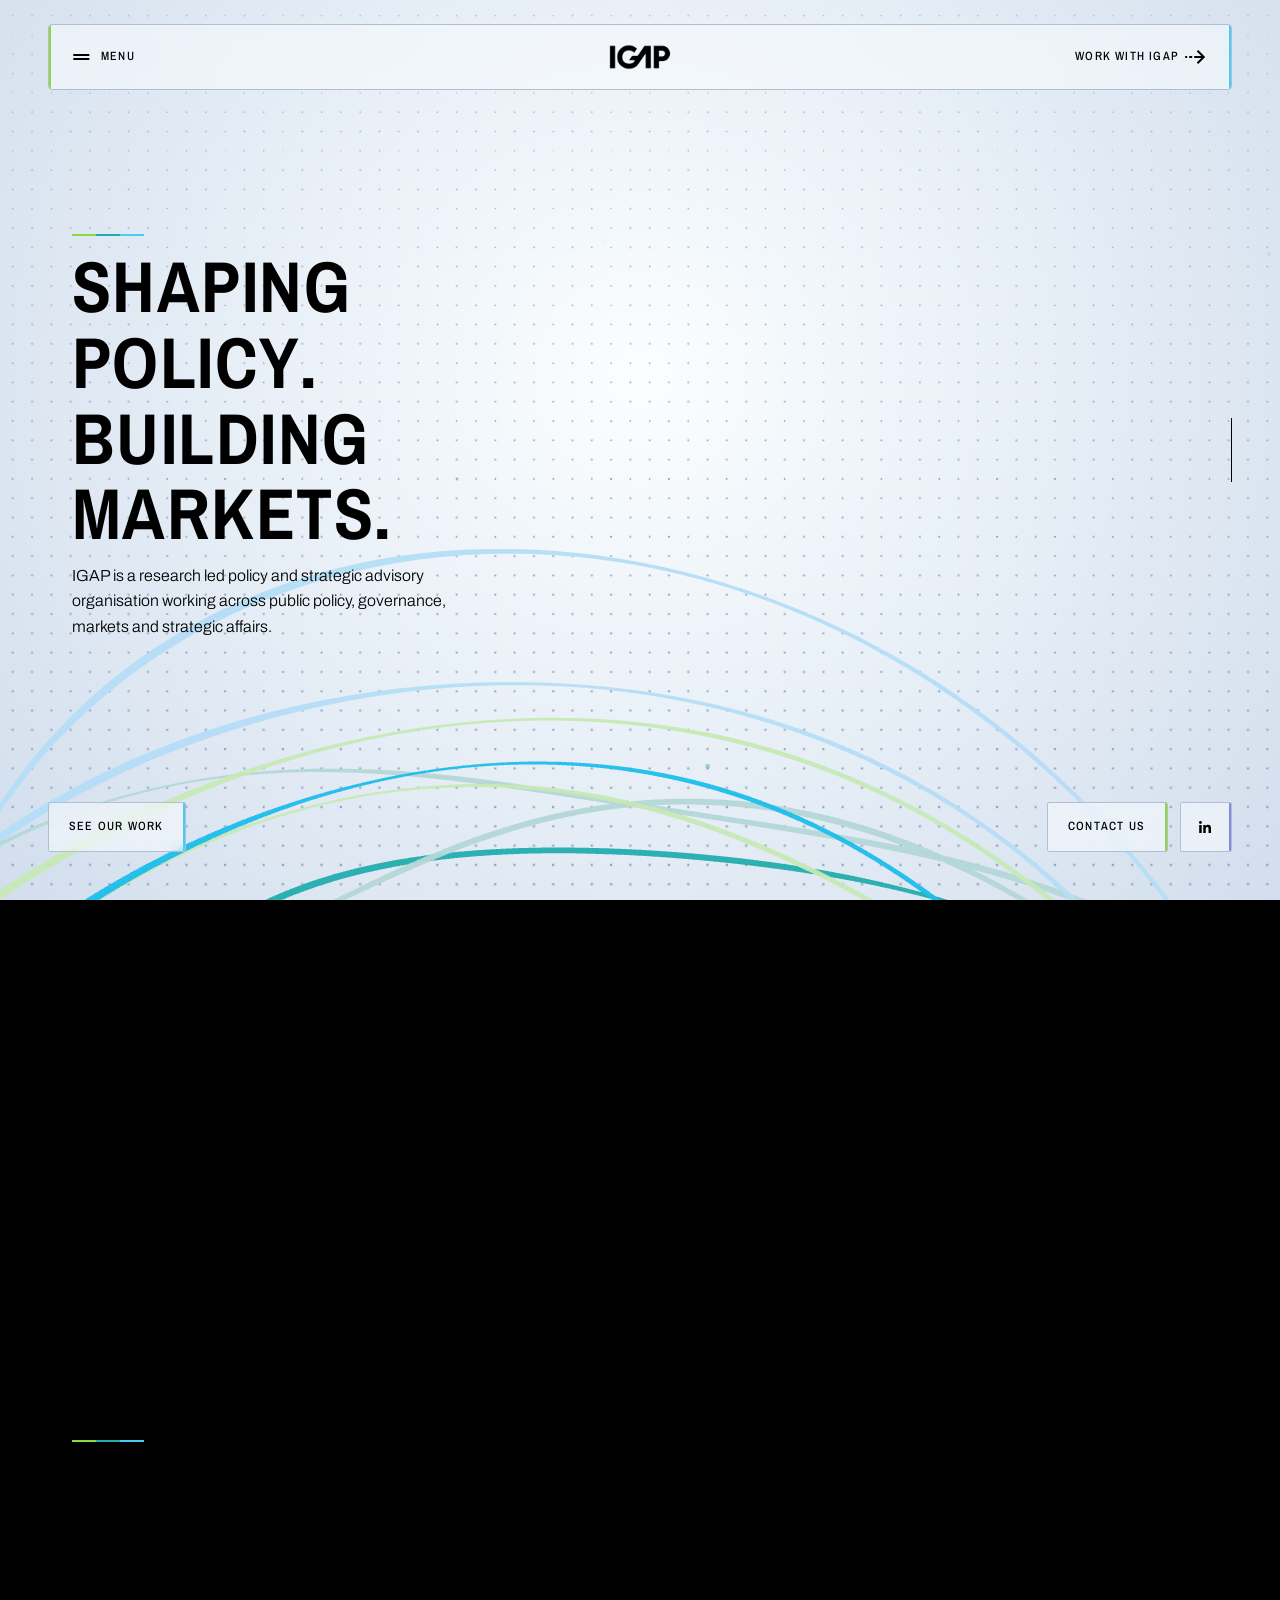
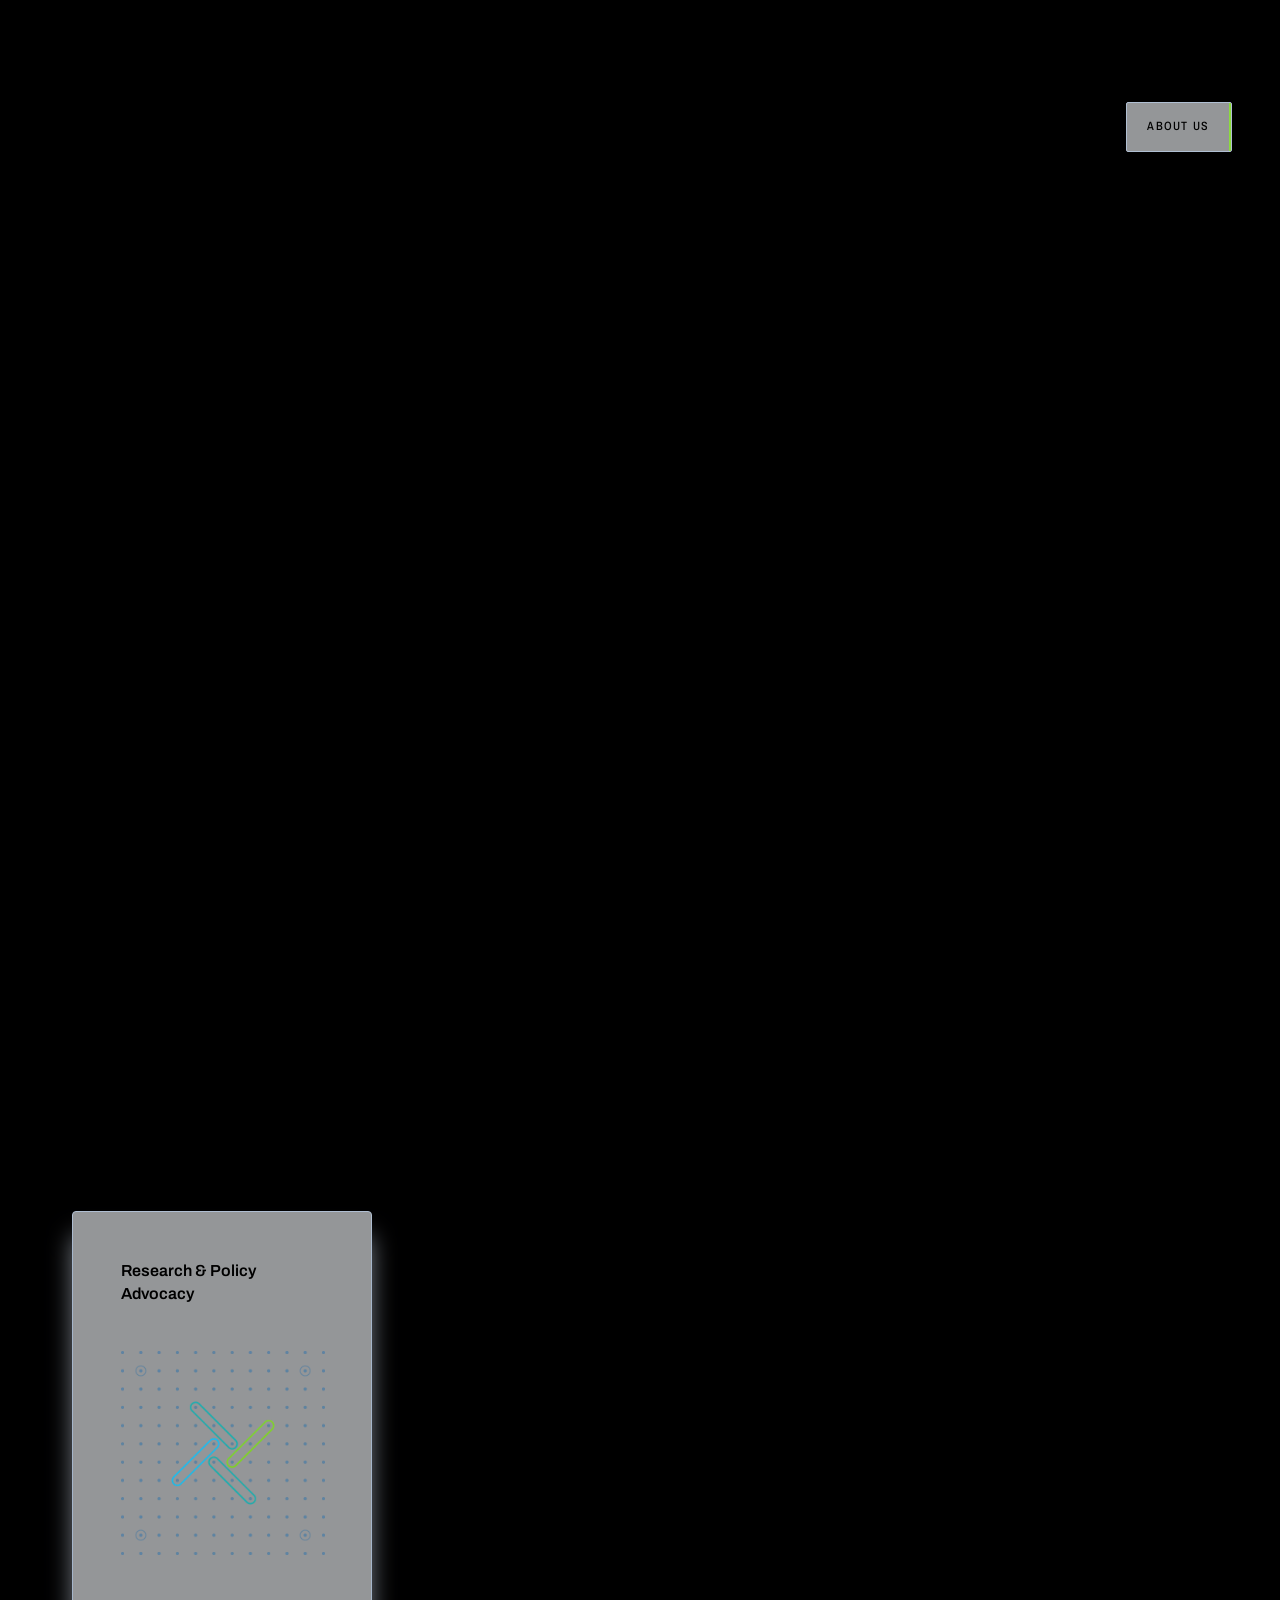
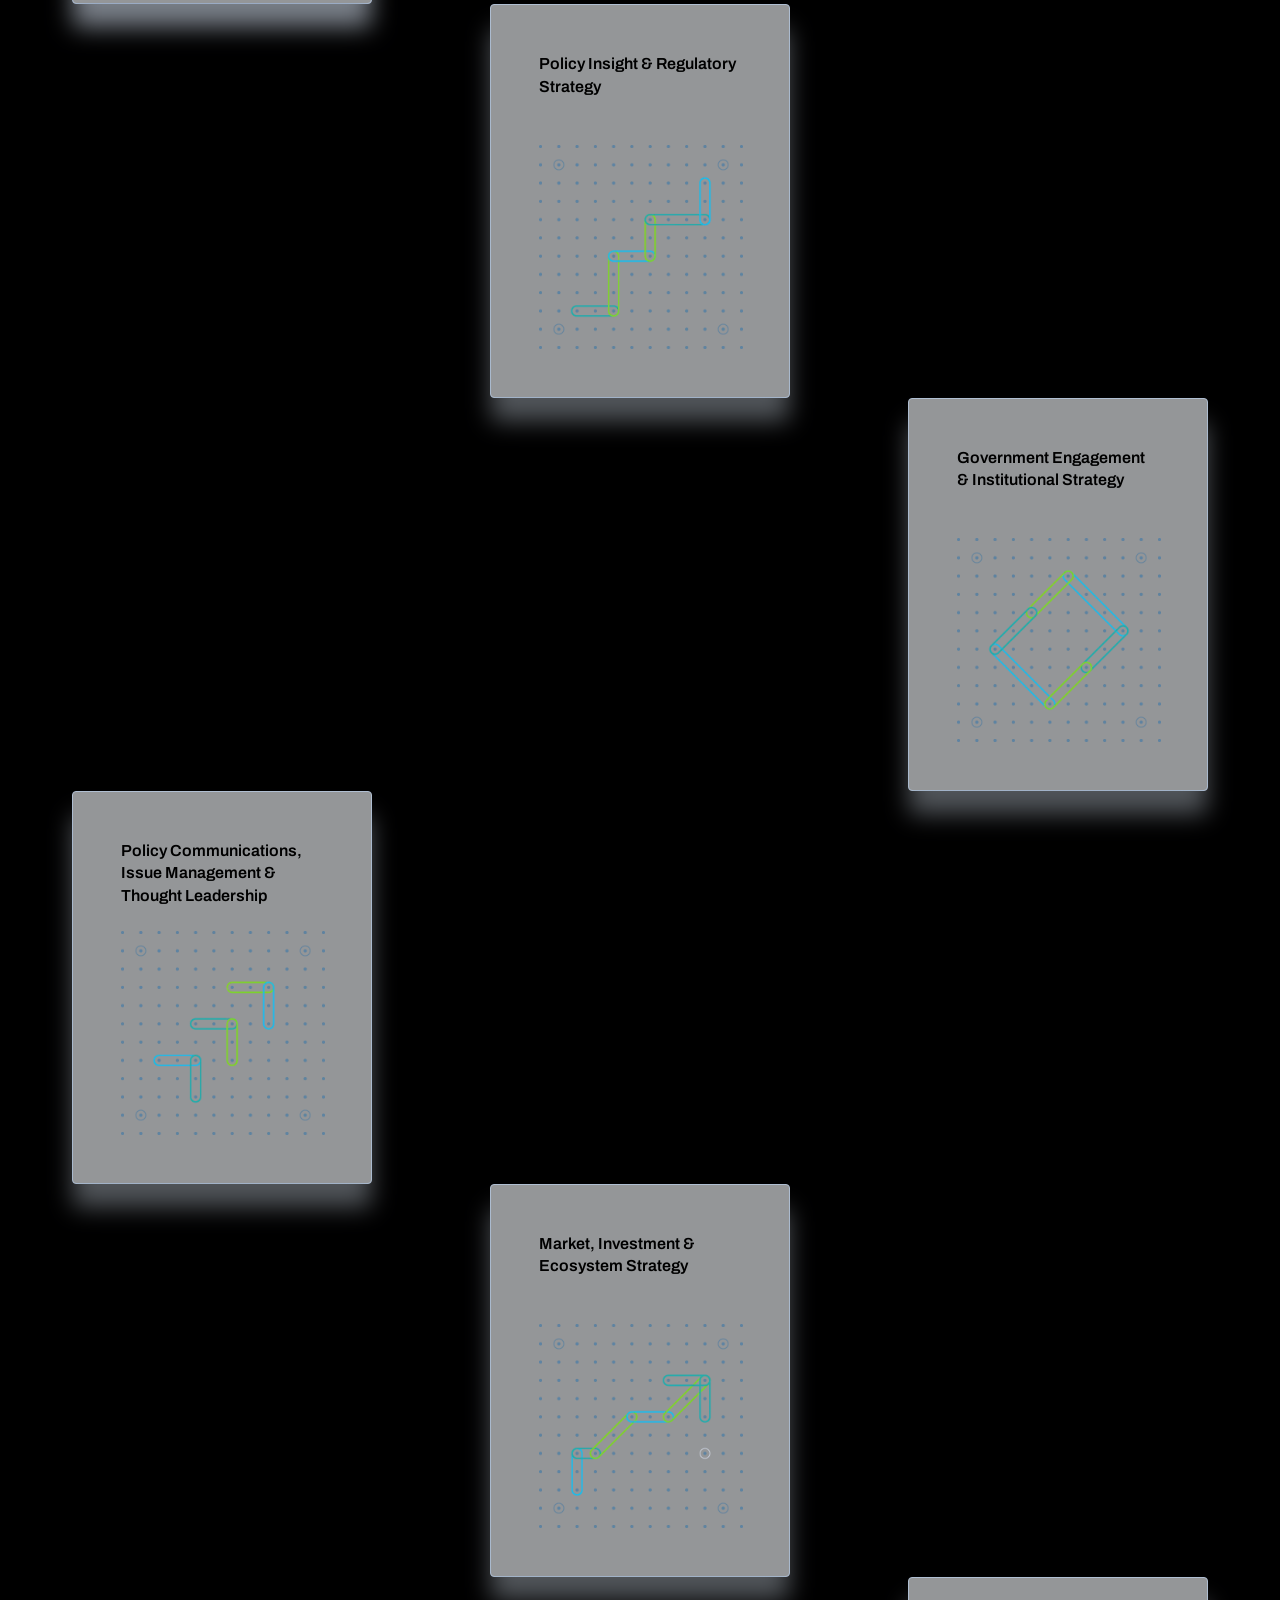
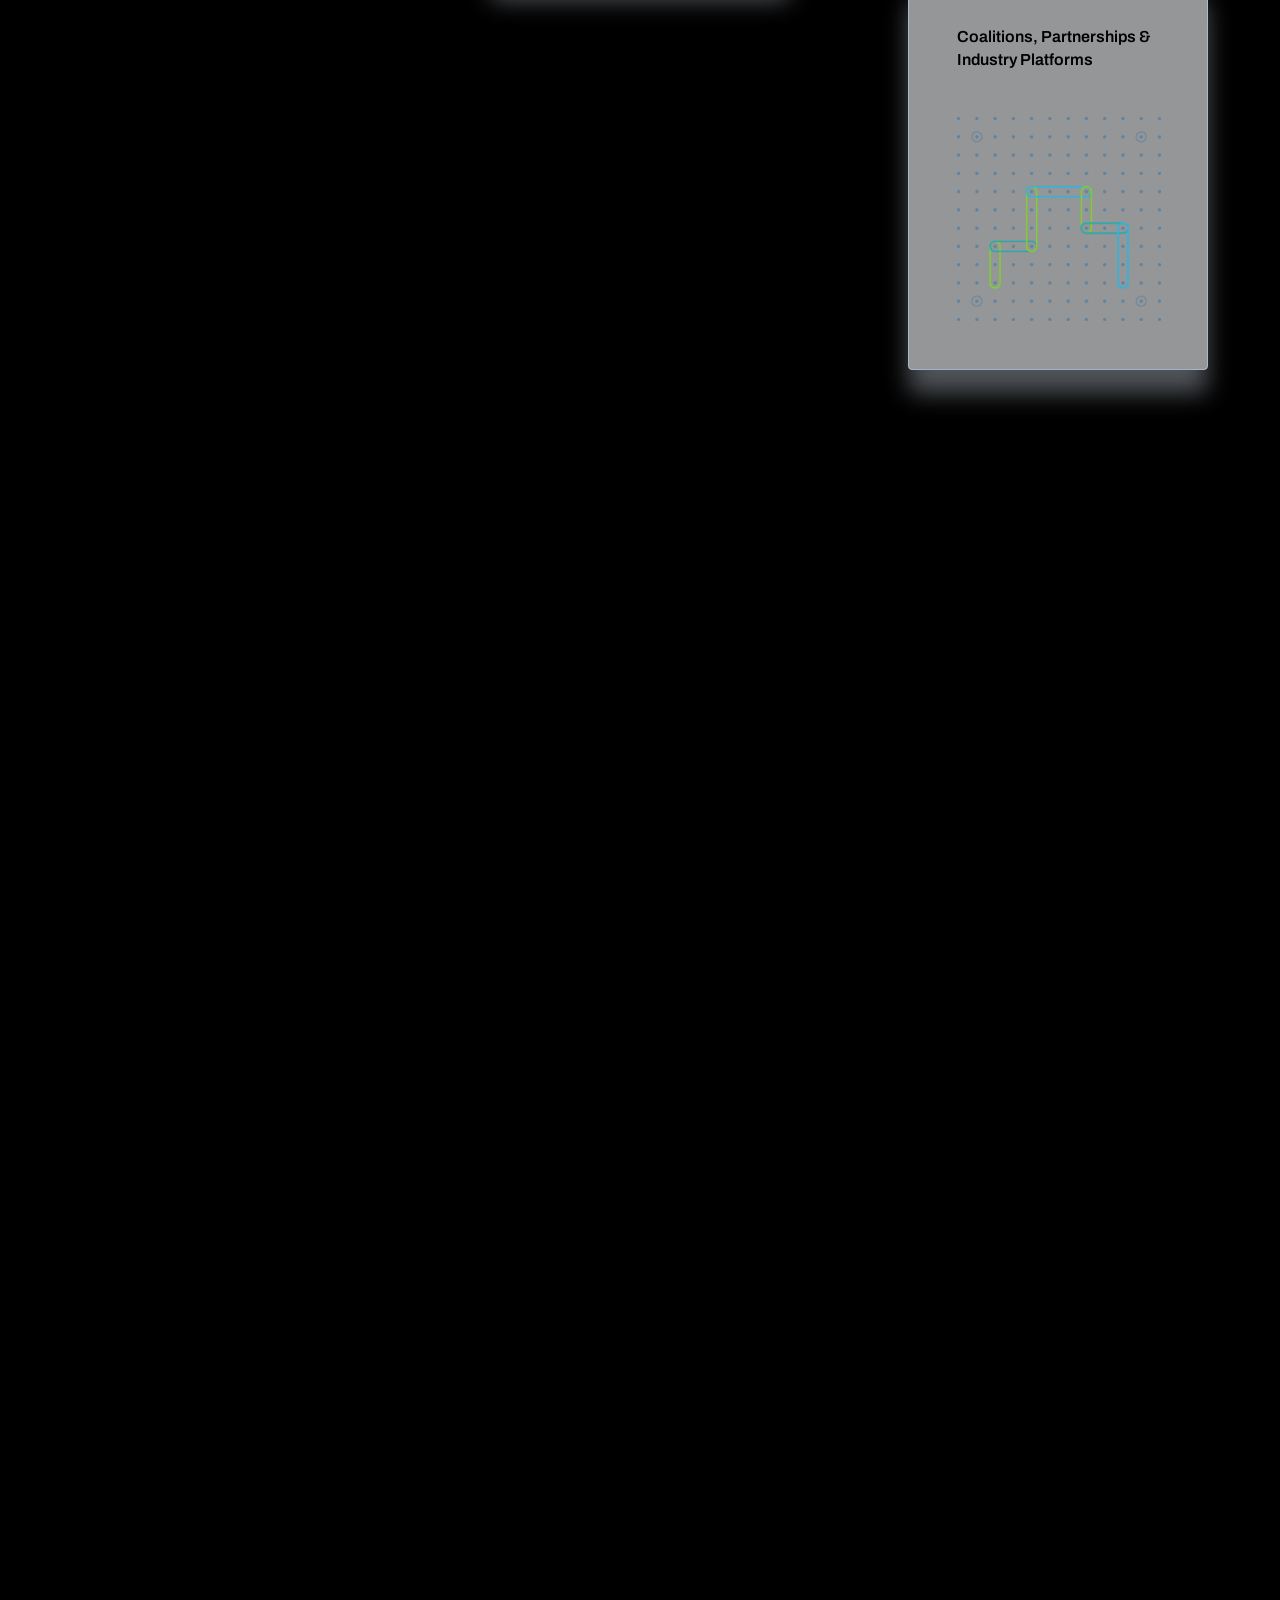
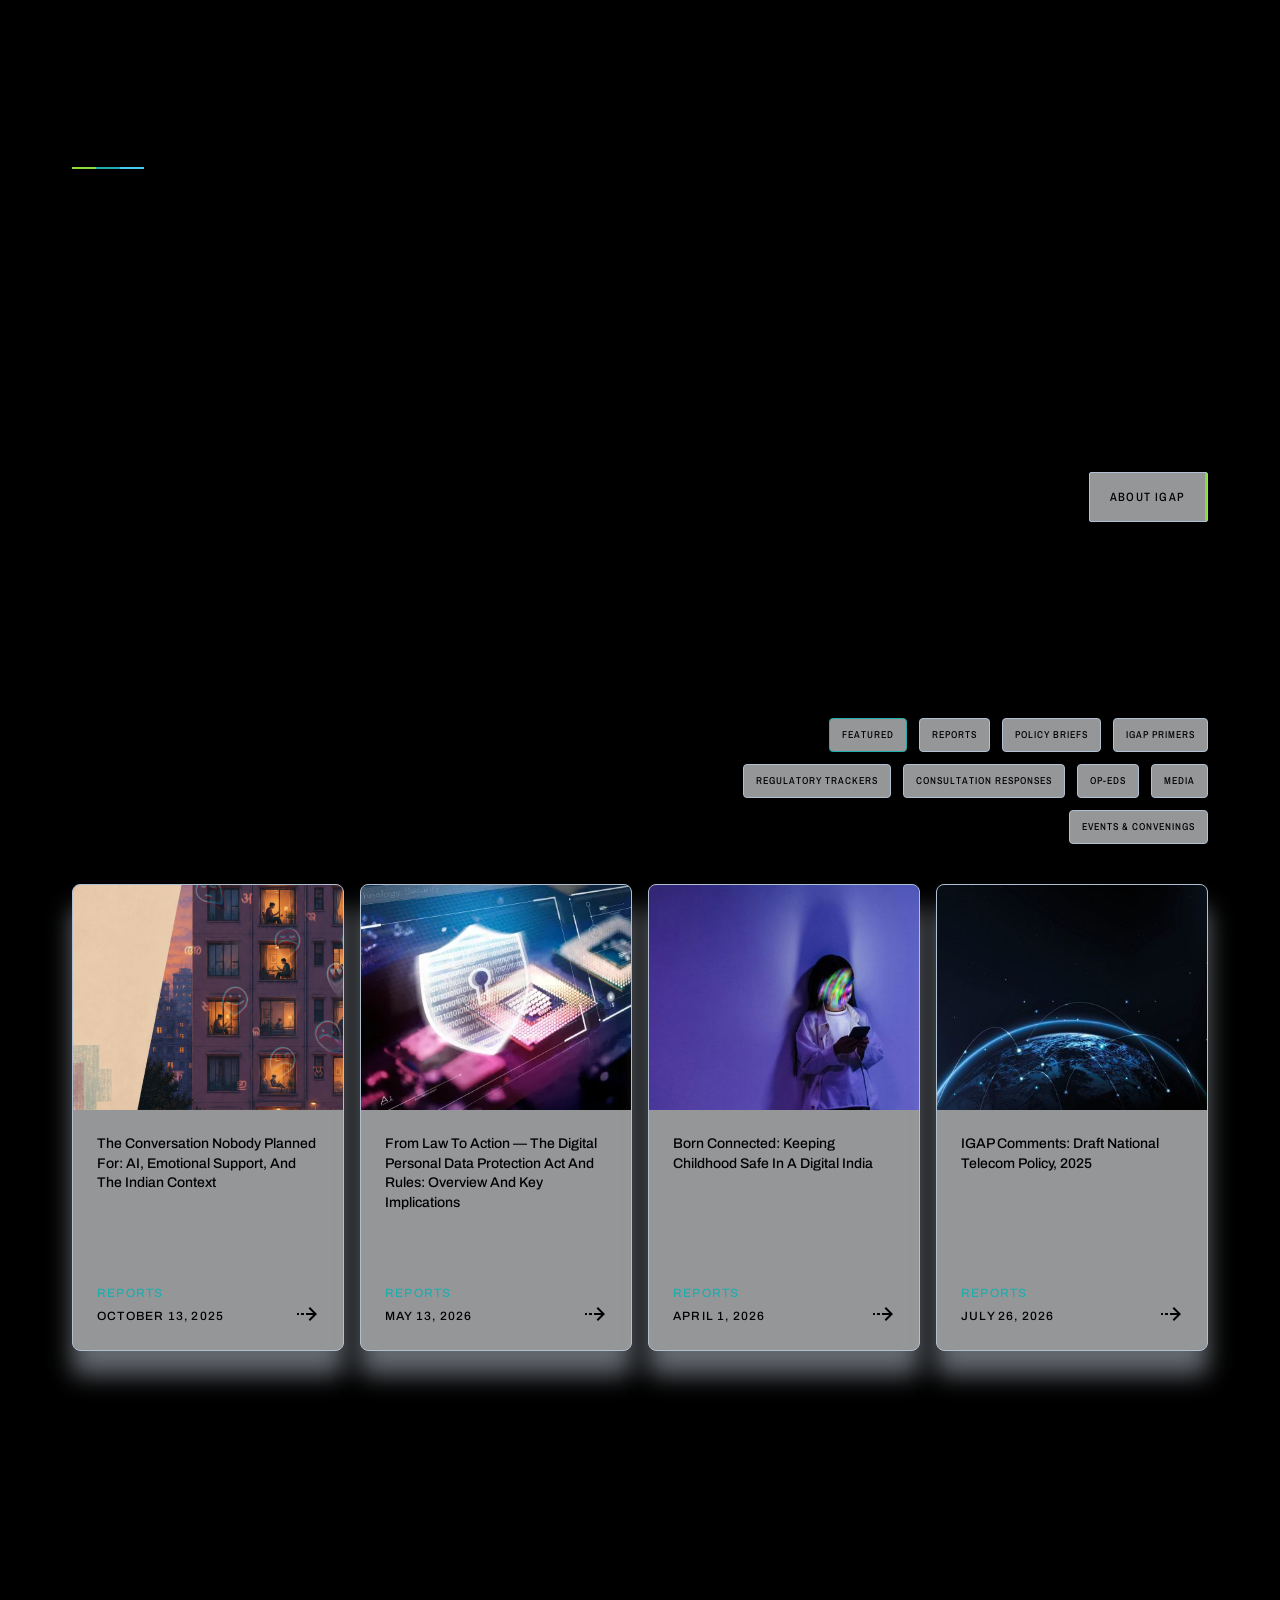
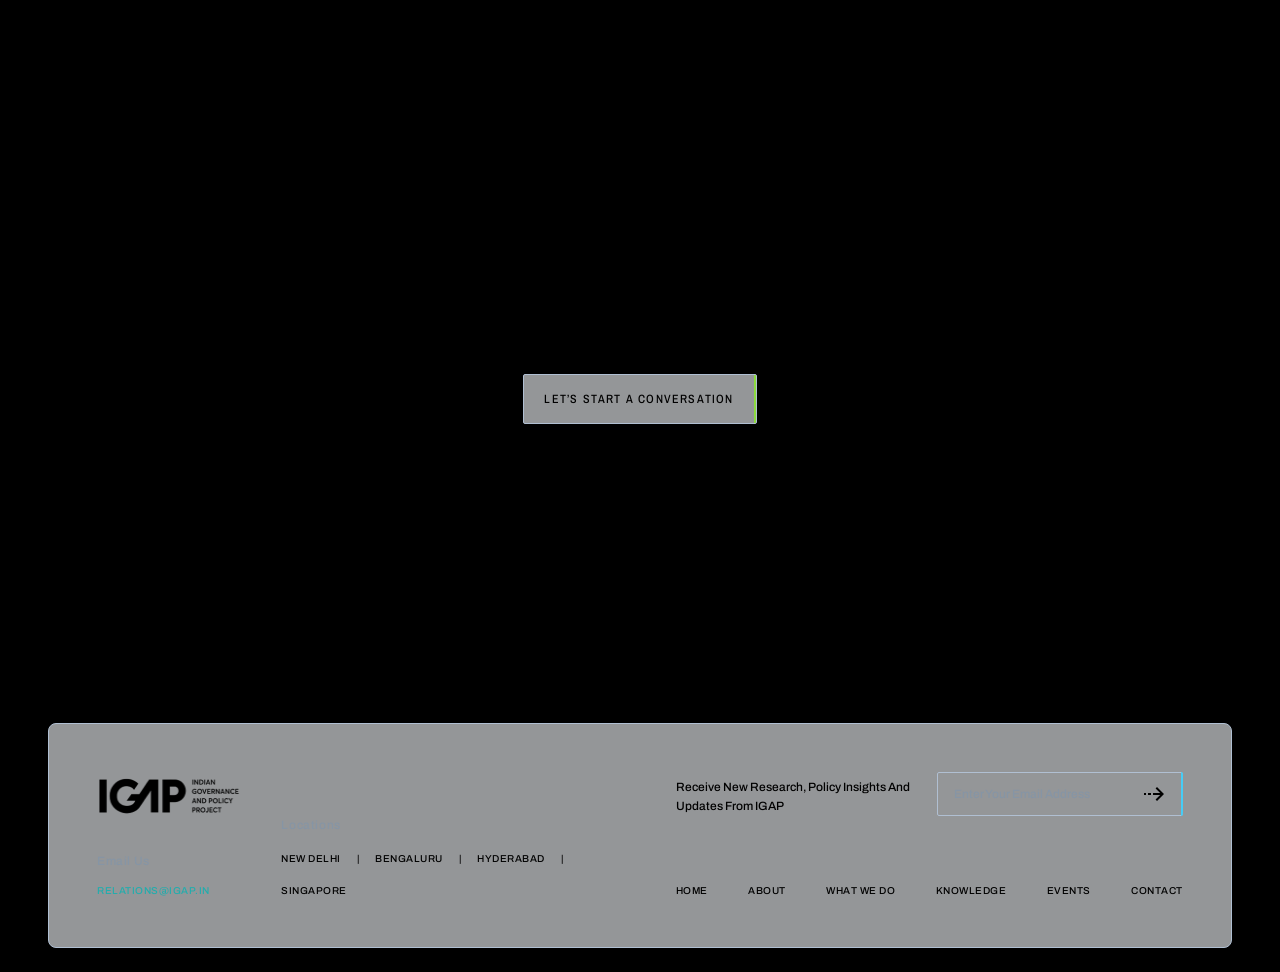
==== commit a784019d: "Add files via upload" ====
--- a/index.html
+++ b/index.html
@@ -11,7 +11,7 @@
   <link rel="stylesheet" href="https://fonts.googleapis.com/css2?family=Archivo:wght@300;400;500;600;700&family=Archivo+Narrow:wght@400;500;600;700&family=Space+Grotesk:wght@500&display=swap">
 
   <link rel="stylesheet" href="css/style.css">
-  <link rel="stylesheet" href="css/_embed-fragments.css">
+  <link rel="stylesheet" href="css/embed-fragments.css">
 
   <link rel="shortcut icon" href="images/favicon.ico" type="image/x-icon">
   <link rel="apple-touch-icon" href="images/webclip.png">
--- a/css/style.css
+++ b/css/style.css
@@ -22,36 +22,29 @@
   --ink:        #000;
   --white:      #fff;
   --paper:      #f7fbfd;
-  --glass:      rgba(247, 251, 253, .5);
-  --card-glass: rgba(255, 255, 255, .6);
+  /* One translucent surface per mode. Every frosted panel on the site — header
+     bar, cards, footer card — uses these two and nothing else. */
+  --glass:      rgba(247, 251, 253, .6);
+  --dark-glass: rgba(0, 29, 60, .6);
   --line:       #b0bfd2;
   --muted:      #8695a5;
   --rule:       #276bc0;
 
   --teal:       #22adad;
   --green:      #8cda3e;
-  --green-hl:   #95db42;
-  --sky:        #2ec4f2;
-  --sky-hl:     #46ccf5;
+  --sky:        #46ccf5;
   --violet:     #858be0;
-  --leaf:       #befa97;
-  --leaf-2:     #b4fb87;
 
   --shadow-card: 0 24px 24px rgba(202, 212, 226, .4);
   --shadow-card-strong: 0 24px 24px rgba(202, 212, 226, .6);
-  --shadow-panel: drop-shadow(0 24px 24px rgba(159, 170, 201, .5));
   --menu-bg:    rgba(0, 29, 60, .9);
 
-  /* header, light state (default) and dark state (over "Who We Work With") */
-  --header-bg:        rgba(247, 251, 253, .5);
-  --header-border:    #b0bfd2;
-  --header-ink:       #000;
-  --header-bg-dk:     rgba(0, 29, 60, .5);
-  --header-border-dk: #276bc0;
+  /* header, light state (default) and dark state (over "Who We Are").
+     The surfaces themselves are --glass / --dark-glass; only the border and
+     type colour differ per state. */
+  --header-border:    var(--line);
+  --header-border-dk: var(--rule);
   --header-ink-dk:    #fff;
-  /* card glass, blue mode — same move as the header bar, one step more opaque
-     because the cards are .6 rather than .5 */
-  --card-glass-dk:    rgba(0, 29, 60, .6);
 
   --font:        "Archivo", sans-serif;
   --font-narrow: "Archivo Narrow", sans-serif;
@@ -193,11 +186,11 @@
 .hl {
   width: 2px;
   height: 48px;
-  background: var(--sky-hl);
+  background: var(--sky);
   transition: transform .1s ease;
 }
 .hl--left, .hl--right { position: absolute; top: 0; height: 64px; }
-.hl--left  { left: 0;  background: var(--green-hl); }
+.hl--left  { left: 0;  background: var(--green); }
 .hl--right { right: 0; }
 
 .btn {
@@ -228,7 +221,7 @@
 }
 .btn__icon img { width: 24px; height: 24px; }
 
-.btn--green  .hl { background: var(--green-hl); }
+.btn--green  .hl { background: var(--green); }
 .btn--violet .hl { background: var(--violet); }
 /* Icon-only variant: the label is there for screen readers and scramble text */
 .btn--icon .btn__label-wrap { display: none; }
@@ -283,7 +276,7 @@
   width: 100%;
   border: 1px solid var(--header-border);
   border-radius: 4px;
-  background-color: var(--header-bg);
+  background-color: var(--glass);
   -webkit-backdrop-filter: blur(8px);
           backdrop-filter: blur(8px);
   overflow: hidden;
@@ -386,7 +379,7 @@
   color: var(--white);
   transition: color .2s;
 }
-.menu__links a:hover { color: var(--leaf); }
+.menu__links a:hover { color: var(--green); }
 
 .menu__socials {
   z-index: 9999999;
@@ -406,7 +399,7 @@
   color: var(--white);
   transition: color .2s;
 }
-.menu__socials a:hover { color: var(--leaf-2); }
+.menu__socials a:hover { color: var(--green); }
 
 .menu__close {
   position: absolute;
@@ -594,7 +587,7 @@
   padding: 48px;
   border: 1px solid var(--line);
   border-radius: 4px;
-  background-color: var(--card-glass);
+  background-color: var(--glass);
   -webkit-backdrop-filter: blur(12px);
           backdrop-filter: blur(12px);
 }
@@ -747,6 +740,10 @@
   border: 1px solid var(--line);
   border-radius: 4px;
   background-color: var(--glass);
+  /* same frost as the research cards below them, so the whole section reads as
+     one material sitting on the canvas */
+  -webkit-backdrop-filter: blur(12px);
+          backdrop-filter: blur(12px);
 }
 .tab.is-active { border-color: var(--teal); }
 
@@ -772,7 +769,7 @@
   max-width: 300px;
   border: 1px solid var(--line);
   border-radius: 8px;
-  background-color: var(--card-glass);
+  background-color: var(--glass);
   -webkit-backdrop-filter: blur(12px);
           backdrop-filter: blur(12px);
   box-shadow: 0 24px 24px rgba(202, 212, 226, .5);
@@ -960,7 +957,7 @@
   width: 2px;
   height: 44px;
   border-radius: 0 2px 2px 0;
-  background: var(--sky-hl);
+  background: var(--sky);
 }
 
 /* the row is justified across the column, so it ends flush with the field above */
@@ -1027,7 +1024,7 @@
 
 /* --- header --- */
 .is-blue .site-header .header-bar {
-  background-color: var(--header-bg-dk);
+  background-color: var(--dark-glass);
   border-color: var(--header-border-dk);
 }
 .is-blue .site-header .btn-label     { color: var(--header-ink-dk); }
@@ -1051,7 +1048,7 @@
 /* Same move as the header bar: glass fill swaps white for navy at the same
    alpha, border goes to the blue rule colour, label goes white. */
 .is-blue .who .btn {
-  background-color: var(--header-bg-dk);
+  background-color: var(--dark-glass);
   border-color: var(--header-border-dk);
 }
 .is-blue .who .btn .btn-label { color: var(--header-ink-dk); }
@@ -1064,7 +1061,7 @@
 .is-blue .research__header .h3,
 .is-blue .research__header .body-text { color: var(--blue-ink); }
 .is-blue .tab {
-  background-color: var(--header-bg-dk);
+  background-color: var(--dark-glass);
   border-color: var(--blue-line);
 }
 .is-blue .tab .btn-label { color: var(--blue-ink); }
@@ -1073,7 +1070,7 @@
 /* --- cards: the six "What We Do" panels and the four blog cards --- */
 .is-blue .card-x,
 .is-blue .card {
-  background-color: var(--card-glass-dk);
+  background-color: var(--dark-glass);
   border-color: var(--blue-line);
 }
 .is-blue .card-x .h4,
--- a/css/embed-fragments.css
+++ b/css/embed-fragments.css
@@ -0,0 +1,84 @@
+/* extracted verbatim from the Webflow embeds */
+
+/* One wrapper per text run: keeps the split behaving exactly like the
+     original text node even inside flex/grid containers (spaces preserved,
+     wrapping + max-width respected). */
+  .reveal-text {
+    display: inline;
+    min-width: 0;
+  }
+  .reveal-word {
+    display: inline-block;
+    white-space: nowrap;
+  }
+  .reveal-letter {
+    display: inline-block;
+    opacity: 0;
+    filter: blur(6px);
+    will-change: opacity, filter;
+    /* Case is applied in JS at split time (word-aware). Without this,
+       CSS capitalize would uppercase every letter-span as its own word. */
+    text-transform: none;
+  }
+  .reveal-letter.is-visible {
+    opacity: 1;
+    filter: blur(0);
+  }
+
+#igap-scene {
+    position: fixed; inset: 0;
+    width: 100vw; height: 100vh;
+    display: block; z-index: 0;
+    background: radial-gradient(circle at 50% 42%, #FBFEFF, #D2DEED);
+    background-attachment: fixed;
+  }
+  .igap-scroll-space {
+    position: relative; width: 100%;
+    height: 1200svh;
+    z-index: 1; pointer-events: none;
+  }
+  .igap-label {
+    position: fixed; left: 0; top: 0;
+    font-family: 'Space Grotesk', sans-serif;
+    font-weight: 500; font-size: 12px; letter-spacing: 0.22em;
+    color: #8695A5; pointer-events: none; white-space: nowrap;
+    z-index: 1; opacity: 0;
+    will-change: left, top, transform, opacity;
+  }
+
+.igap-scroll-line {
+    --line-h: 64px;
+    --line-w: 1px;
+    --line-color: #000;
+    --line-speed: 1.6s;
+    width: var(--line-w);
+    height: var(--line-h);
+    margin: 0 auto;                 /* centre within its container */
+    background: var(--line-color);
+    animation: igap-scroll-line var(--line-speed) cubic-bezier(0.7, 0, 0.3, 1) infinite;
+  }
+  /* clip-path reveals a segment: bottom edge grows down, then the top edge
+     follows it down — so it draws in and shrinks out in the same direction. */
+  @keyframes igap-scroll-line {
+    0%   { clip-path: inset(0 0 100% 0); }   /* nothing, gathered at the top */
+    50%  { clip-path: inset(0 0 0 0); }      /* grown fully, top → bottom */
+    100% { clip-path: inset(100% 0 0 0); }   /* shrunk away downward, at the bottom */
+  }
+
+.scramble-hover-letter {
+    display: inline-block;
+    position: relative;
+    white-space: pre;
+  }
+  /* Reserves the final character's exact width */
+  .scramble-hover-letter::before {
+    content: attr(data-layout-char);
+    visibility: hidden;
+  }
+  /* The visible character can change without affecting layout */
+  .scramble-hover-glyph {
+    position: absolute;
+    inset: 0;
+    text-align: center;
+    pointer-events: none;
+  }
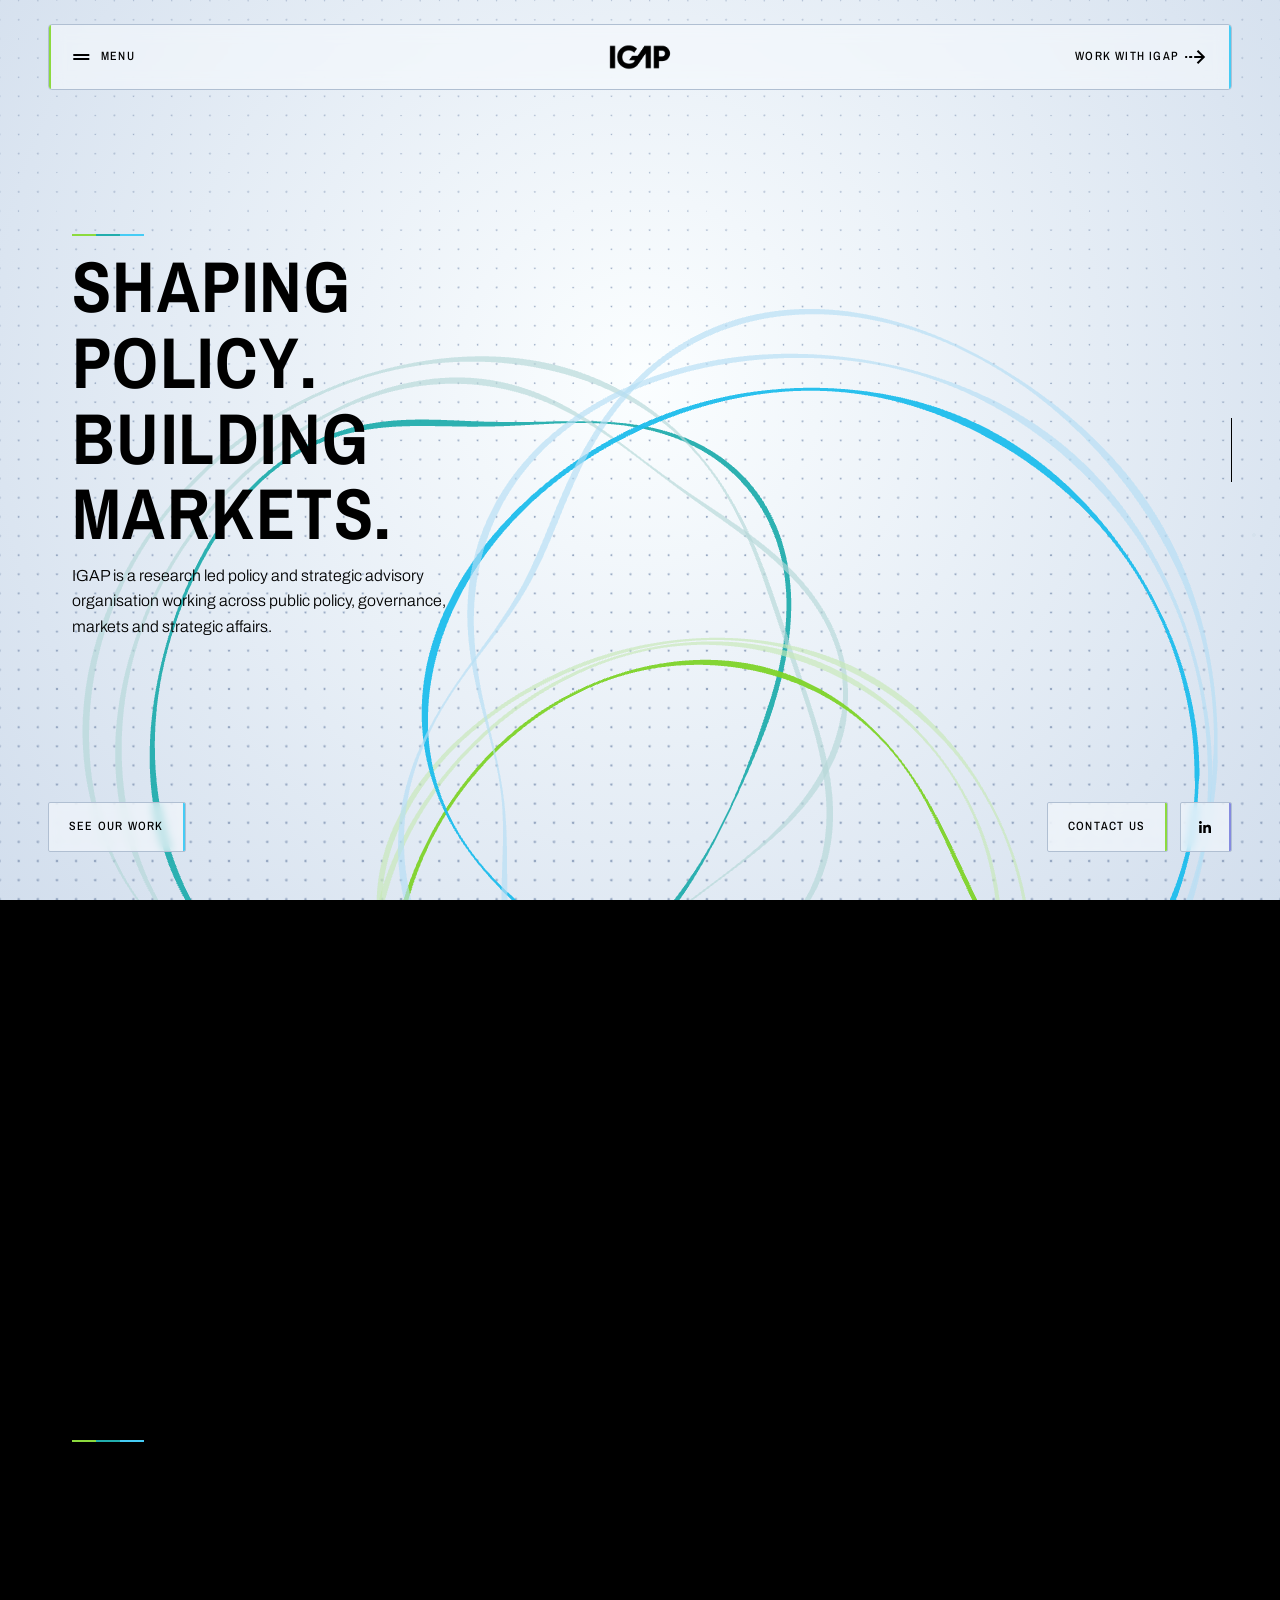
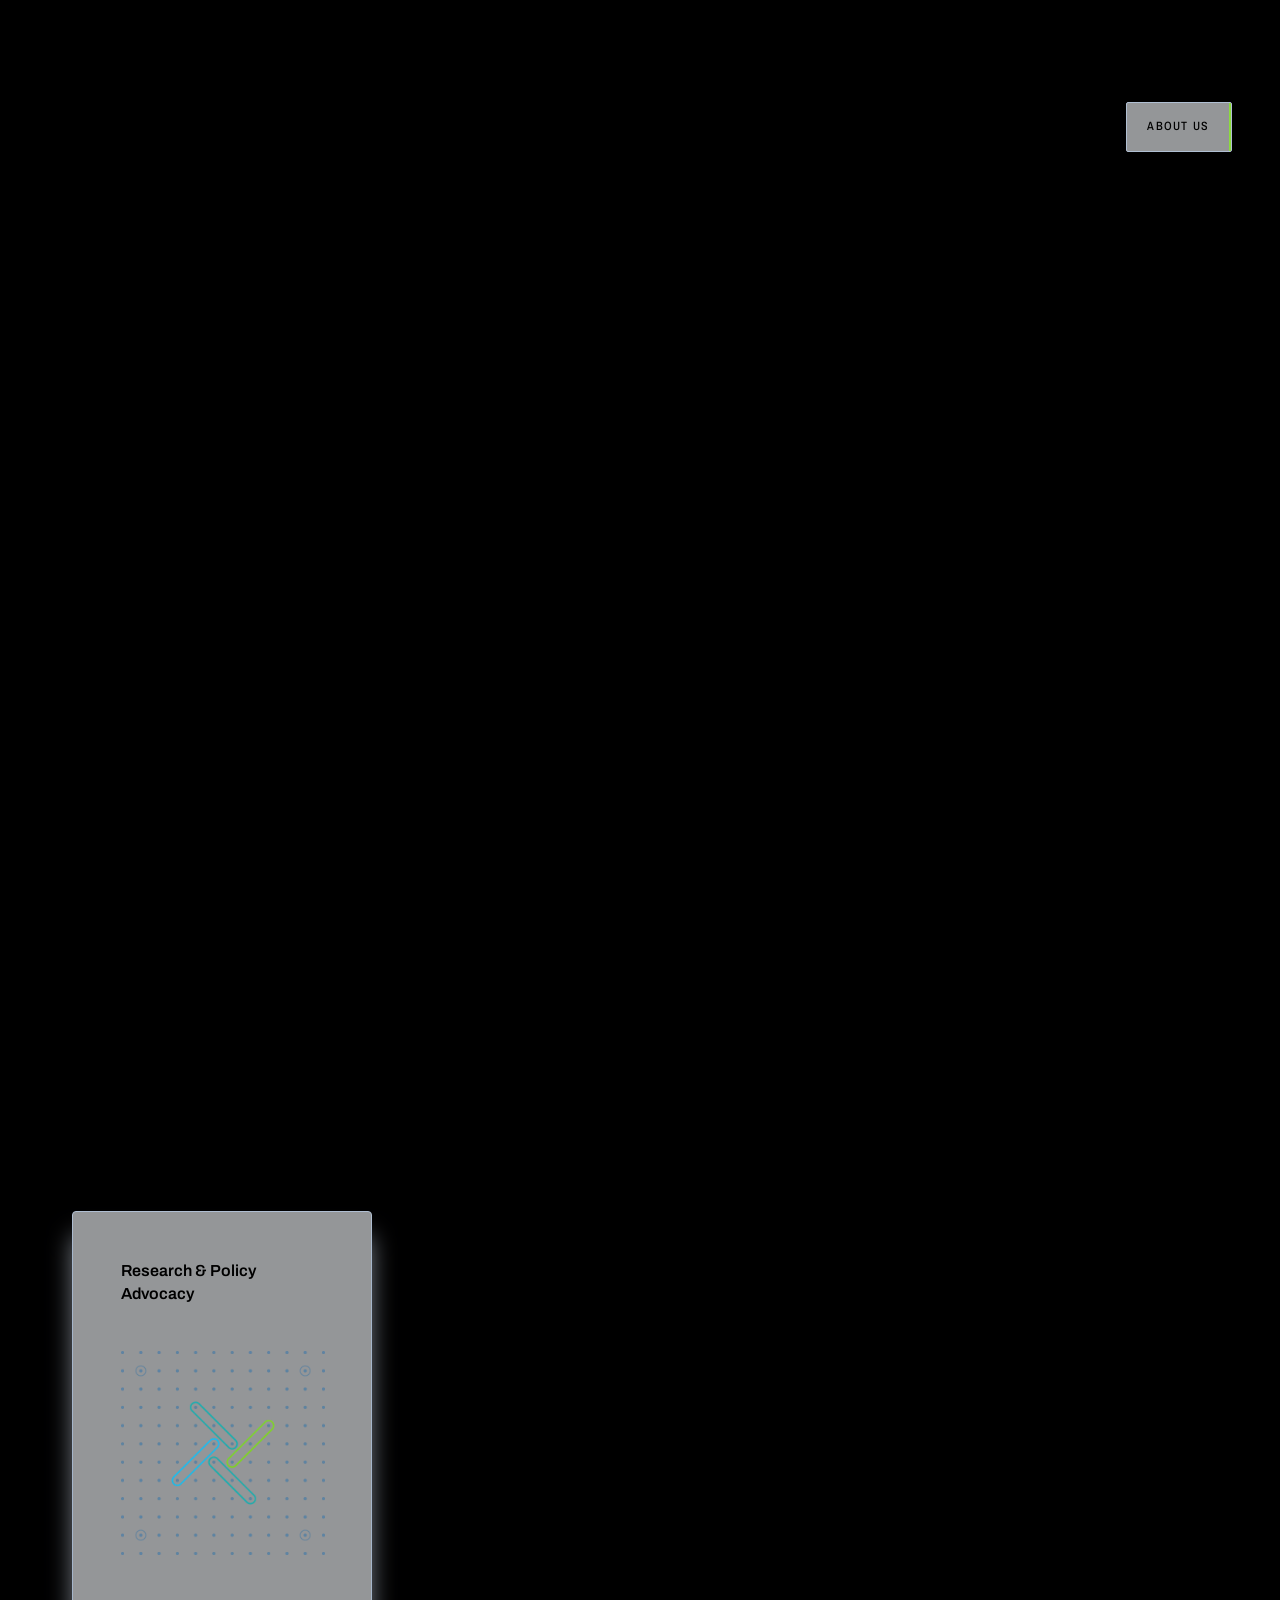
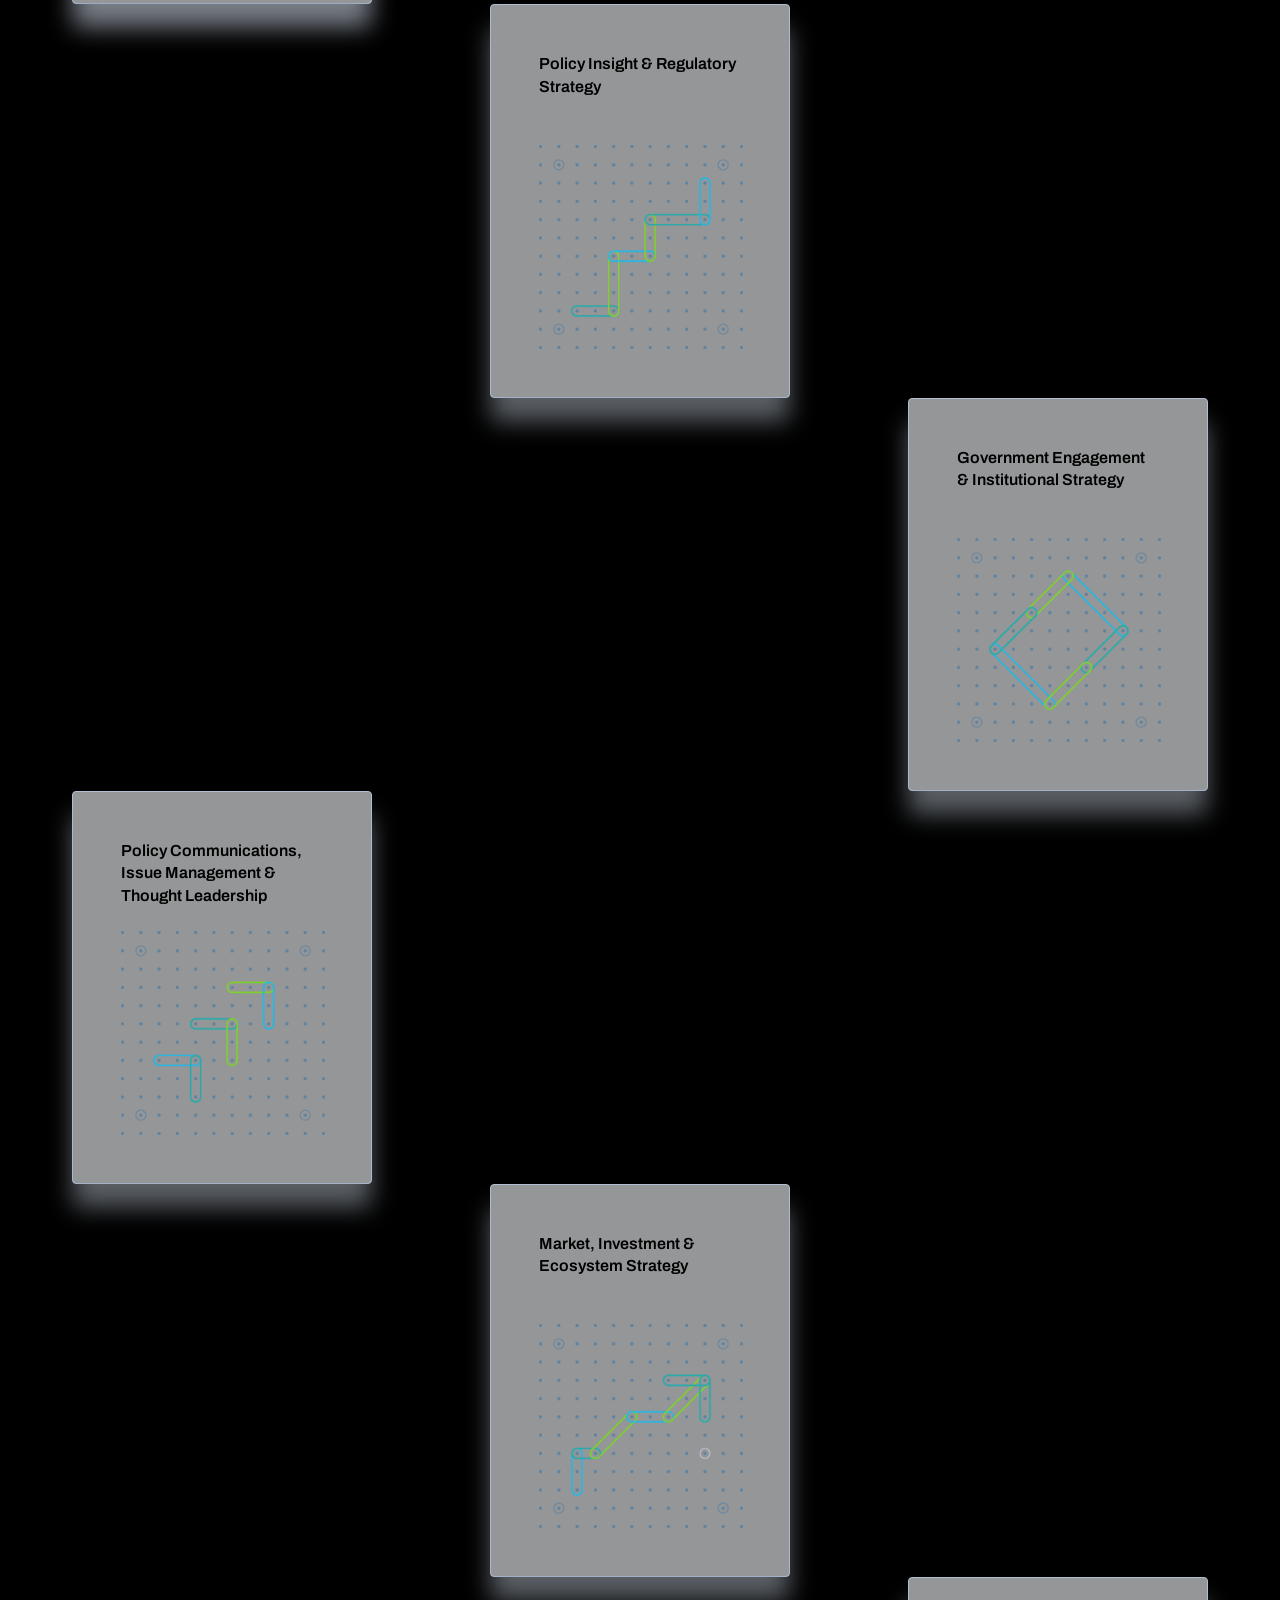
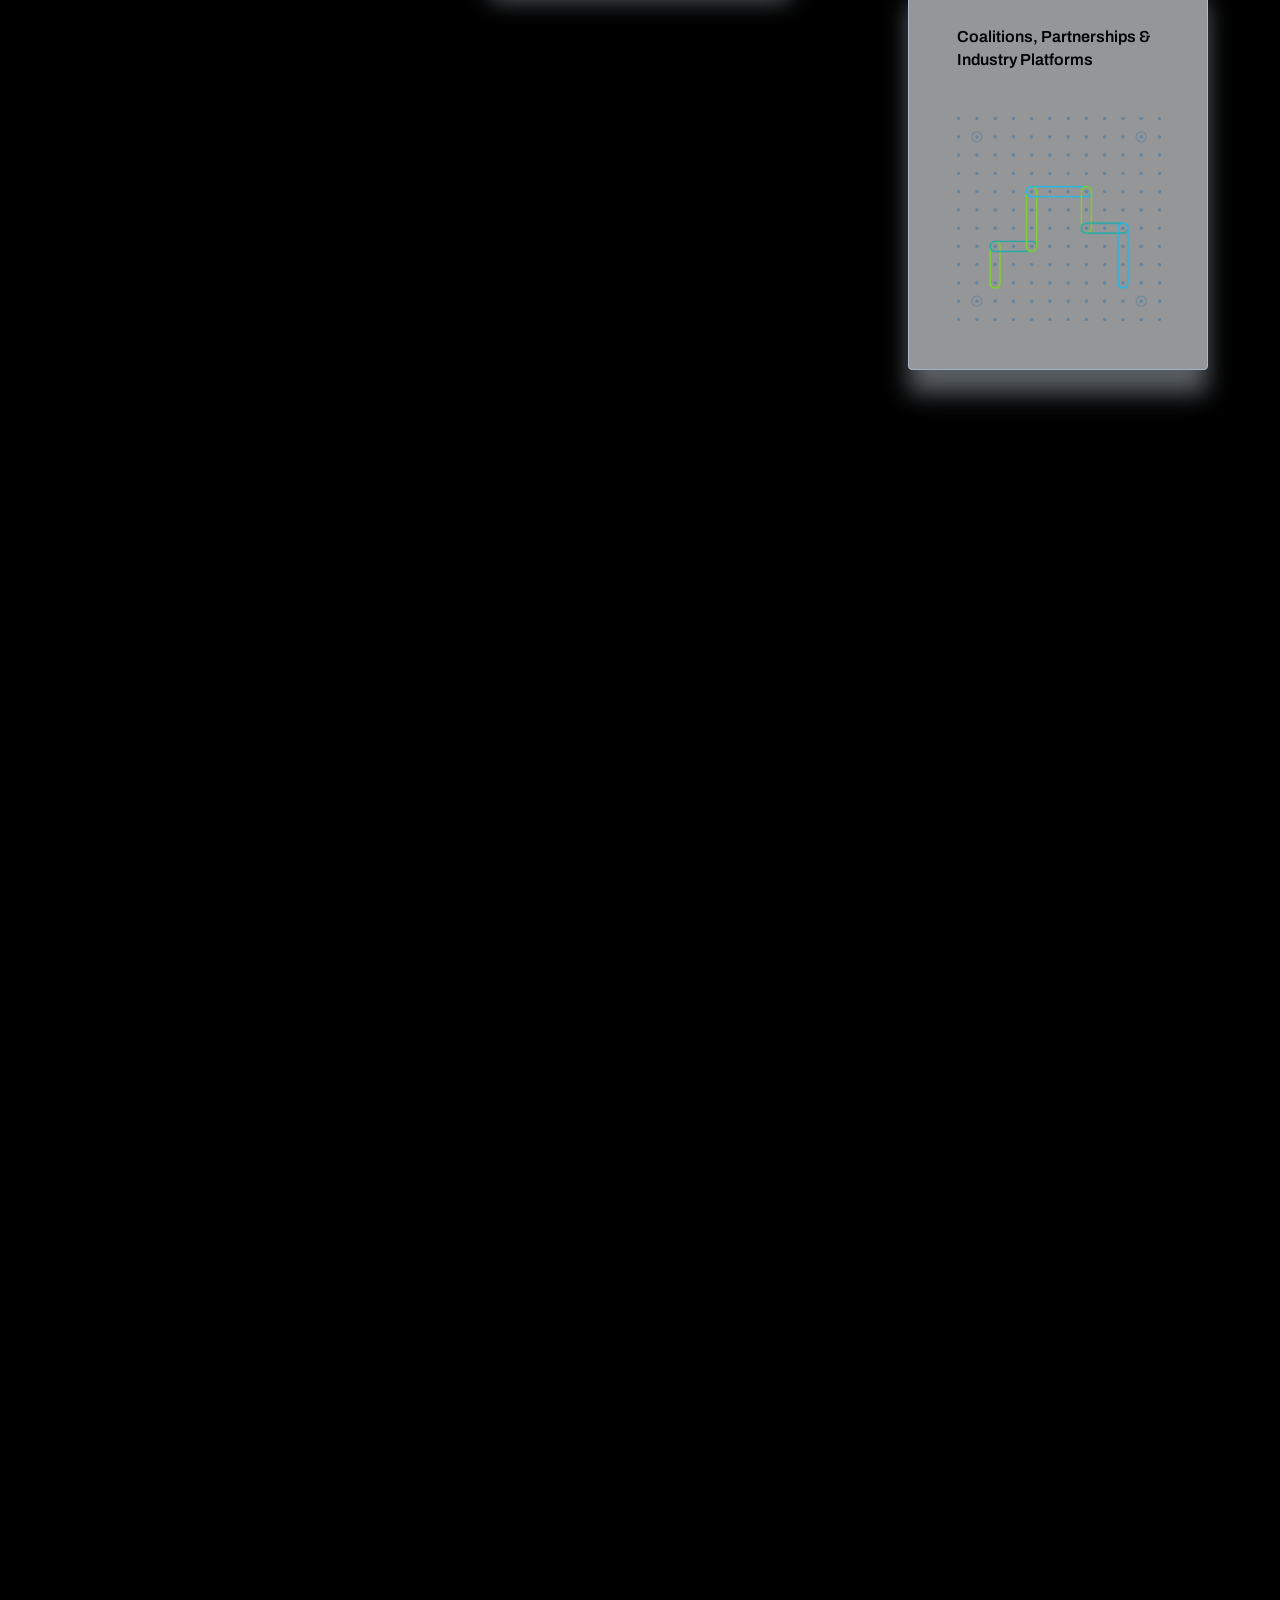
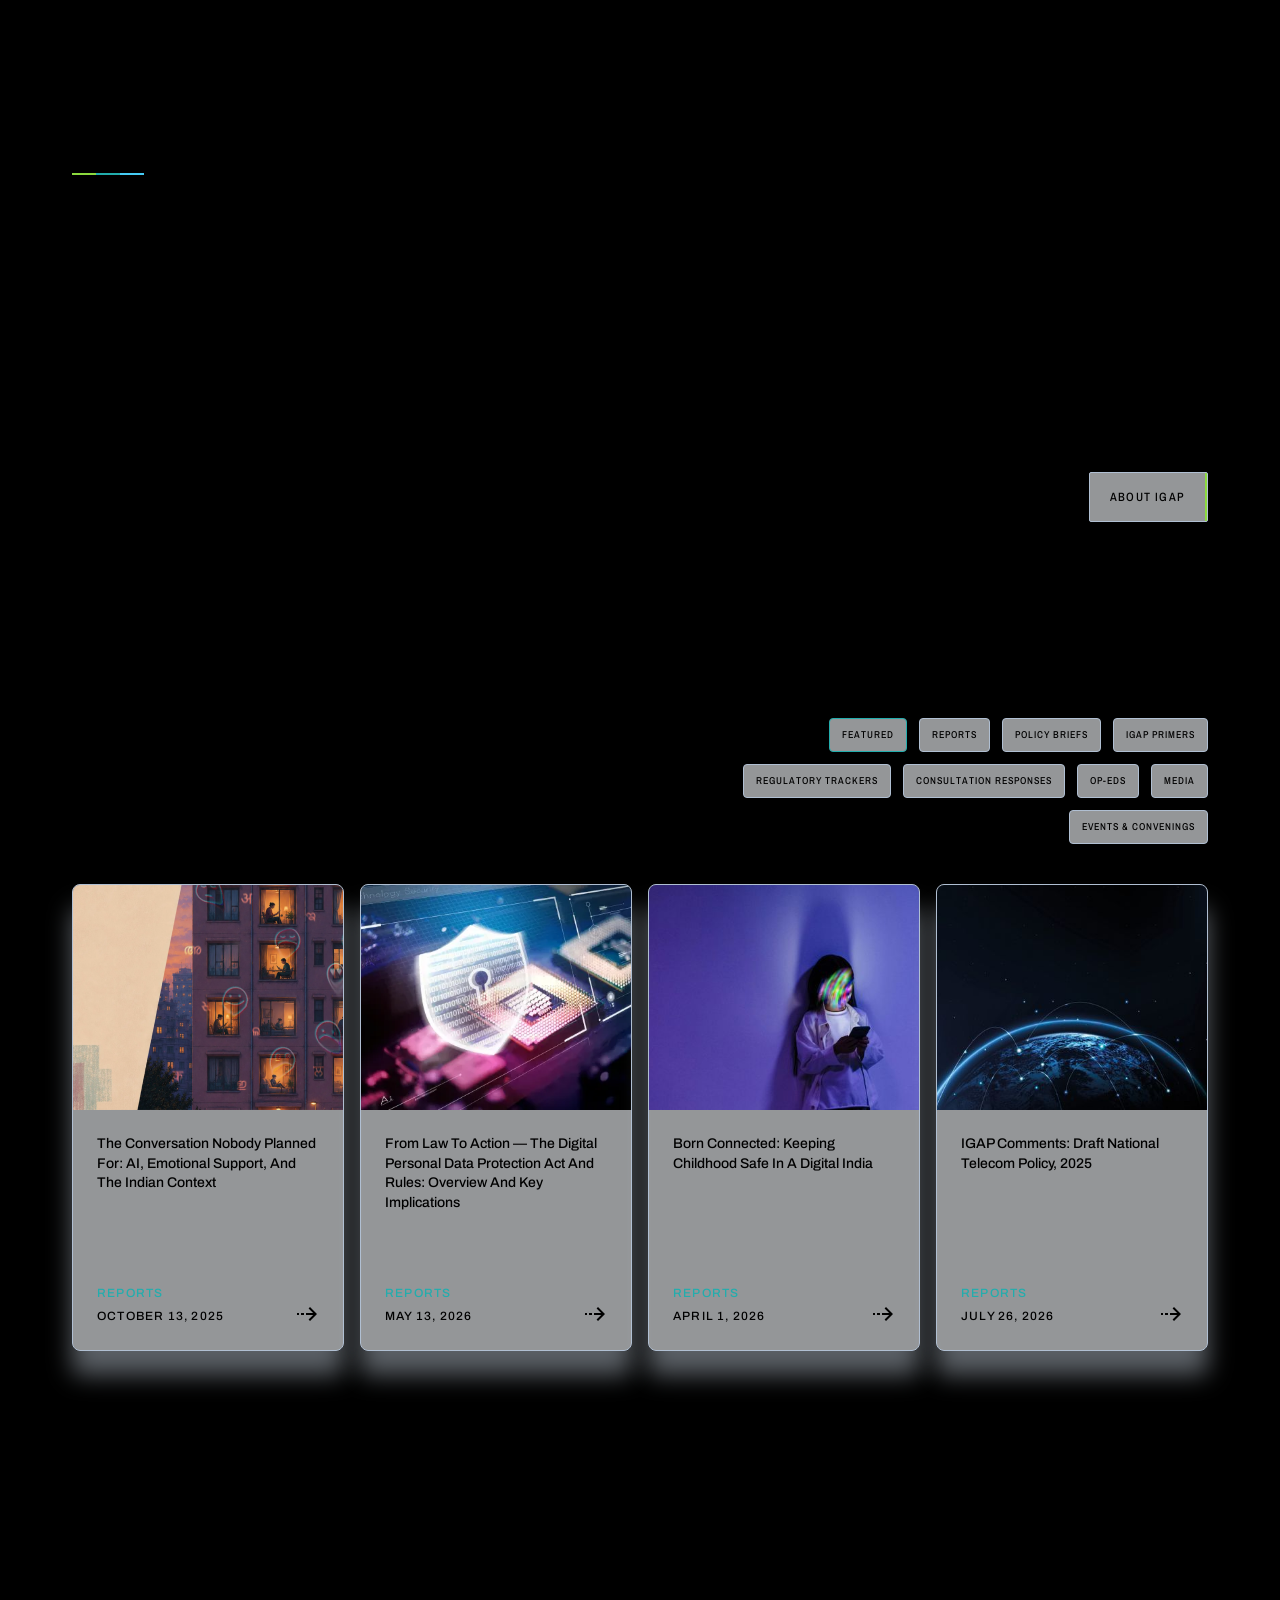
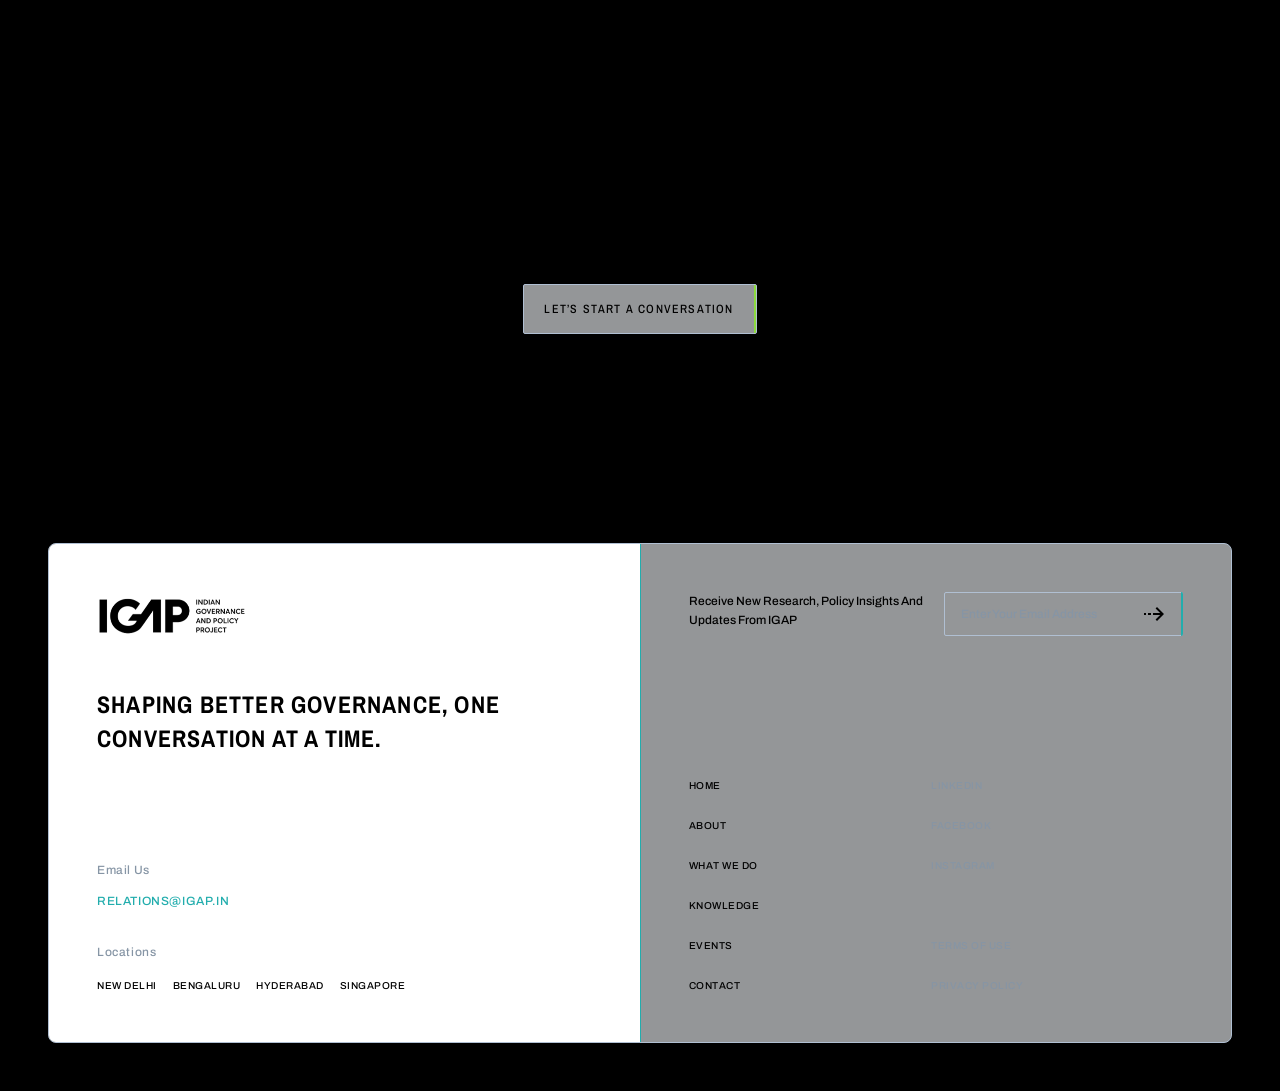
==== commit af661d01: "Add files via upload" ====
--- a/index.html
+++ b/index.html
@@ -241,10 +241,10 @@
   <!-- ============================================== WHO WE ARE -->
   <section class="audience" aria-labelledby="who-we-are">
     <div class="who">
-      <h2 class="h3 h3--light who__title" id="who-we-are" data-reveal>Who We Are</h2>
       <div class="who__foot">
         <div class="who__block">
           <span class="nugget" aria-hidden="true"><i></i><i></i><i></i></span>
+          <h2 class="h3 h3--light who__title" id="who-we-are" data-reveal>Who We Are</h2>
           <p class="who__lede" data-reveal>India’s most consequential questions cut across institutions, sectors and priorities.</p>
           <p class="intro intro--light">IGAP brings together interdisciplinary legal, policy and sectoral expertise with a close understanding of geopolitics, India’s developmental priorities, political economy, regulation and institutional practice.</p>
           <p class="intro intro--light">Our work combines independent research with strategic advisory and policy engagement to develop rigorous, practical approaches to complex public and market questions.</p>
@@ -359,23 +359,27 @@
     <div class="footer-inner">
 
       <div class="footer-brand">
-        <div class="footer-logo">
-          <img src="images/Footer-Logo.png" alt="IGAP — Indian Governance and Policy Project" width="148" height="48">
-        </div>
-        <div class="footer-field">
-          <span class="footer-label">Email Us</span>
-          <a class="footer-email" href="mailto:relations@igap.in">relations@igap.in</a>
-        </div>
-      </div>
-
-      <div class="footer-field footer-locations">
-        <span class="footer-label">Locations</span>
-        <ul class="footer-locations__list">
-          <li>New Delhi</li>
-          <li>Bengaluru</li>
-          <li>Hyderabad</li>
-          <li>Singapore</li>
-        </ul>
+        <div class="footer-brand__top">
+          <div class="footer-logo">
+            <img src="images/Footer-Logo.png" alt="IGAP — Indian Governance and Policy Project" width="150" height="48">
+          </div>
+          <p class="footer-tagline">Shaping better governance, one<br>conversation at a time.</p>
+        </div>
+        <div class="footer-brand__foot">
+          <div class="footer-field">
+            <span class="footer-label">Email Us</span>
+            <a class="footer-email" href="mailto:relations@igap.in">relations@igap.in</a>
+          </div>
+          <div class="footer-field footer-locations">
+            <span class="footer-label">Locations</span>
+            <ul class="footer-locations__list">
+              <li>New Delhi</li>
+              <li>Bengaluru</li>
+              <li>Hyderabad</li>
+              <li>Singapore</li>
+            </ul>
+          </div>
+        </div>
       </div>
 
       <div class="footer-right">
@@ -392,14 +396,27 @@
           </div>
         </form>
 
-        <nav class="footer-nav" aria-label="Footer">
-          <a href="#">home</a>
-          <a href="#">about</a>
-          <a href="#">What We do</a>
-          <a href="#">knowledge</a>
-          <a href="#">events</a>
-          <a href="#">Contact</a>
-        </nav>
+        <div class="footer-links">
+          <nav class="footer-nav" aria-label="Footer">
+            <a href="#">home</a>
+            <a href="#">about</a>
+            <a href="#">What We do</a>
+            <a href="#">knowledge</a>
+            <a href="#">events</a>
+            <a href="#">Contact</a>
+          </nav>
+          <div class="footer-aside">
+            <nav class="footer-social" aria-label="Social media">
+              <a href="#">Linkedin</a>
+              <a href="#">Facebook</a>
+              <a href="#">Instagram</a>
+            </nav>
+            <nav class="footer-legal" aria-label="Legal">
+              <a href="#">terms of use</a>
+              <a href="#">privacy policy</a>
+            </nav>
+          </div>
+        </div>
       </div>
 
     </div>
--- a/css/style.css
+++ b/css/style.css
@@ -19,31 +19,36 @@
 
 /* ------------------------------------------------------------- 1. TOKENS */
 :root {
-  --ink:        #000;
+  --black:        #000;
   --white:      #fff;
   --paper:      #f7fbfd;
   /* One translucent surface per mode. Every frosted panel on the site — header
      bar, cards, footer card — uses these two and nothing else. */
   --glass:      rgba(247, 251, 253, .6);
   --dark-glass: rgba(0, 29, 60, .6);
-  --line:       #b0bfd2;
-  --muted:      #8695a5;
-  --rule:       #276bc0;
+  --light-grey:       #b0bfd2;
+  --grey:      #8695a5;
+  --cobalt:       #276bc0;
 
   --teal:       #22adad;
   --green:      #8cda3e;
   --sky:        #46ccf5;
   --violet:     #858be0;
 
-  --shadow-card: 0 24px 24px rgba(202, 212, 226, .4);
-  --shadow-card-strong: 0 24px 24px rgba(202, 212, 226, .6);
-  --menu-bg:    rgba(0, 29, 60, .9);
+  /* Two elevations, one per mode. Same geometry throughout; only the tint and
+     the alpha change. "lift" is the raised step — currently the first What We
+     Do card, which sits forward of the other five. */
+  --shadow-card:      0 24px 24px rgba(202, 212, 226, .45);
+  --shadow-lift:      0 24px 24px rgba(202, 212, 226, .6);
+  --dark-shadow-card: 0 24px 24px rgba(0, 10, 26, .45);
+  --dark-shadow-lift: 0 24px 24px rgba(0, 10, 26, .6);
+  --super-dark-glass:    rgba(0, 29, 60, .9);
 
   /* header, light state (default) and dark state (over "Who We Are").
      The surfaces themselves are --glass / --dark-glass; only the border and
      type colour differ per state. */
-  --header-border:    var(--line);
-  --header-border-dk: var(--rule);
+  --header-border:    var(--light-grey);
+  --header-border-dk: var(--cobalt);
   --header-ink-dk:    #fff;
 
   --font:        "Archivo", sans-serif;
@@ -64,9 +69,9 @@
 
 body {
   margin: 0;
-  background-color: var(--ink);
+  background-color: var(--black);
   font-family: var(--font);
-  color: var(--ink);
+  color: var(--black);
   overflow-x: hidden;
 }
 
@@ -100,7 +105,7 @@
   letter-spacing: .02em;
   text-transform: uppercase;
   text-align: left;
-  color: var(--ink);
+  color: var(--black);
 }
 .h1--center { text-align: center; }
 .h1--narrow { max-width: 900px; }
@@ -112,7 +117,7 @@
   font-weight: 700;
   line-height: 140%;
   text-transform: capitalize;
-  color: var(--ink);
+  color: var(--black);
 }
 .h3--light { color: var(--white); }
 
@@ -123,7 +128,7 @@
   font-weight: 600;
   line-height: 140%;
   text-transform: capitalize;
-  color: var(--ink);
+  color: var(--black);
 }
 .h4--light { color: var(--white); }
 
@@ -133,7 +138,7 @@
   font-size: 16px;
   font-weight: 300;
   line-height: 160%;
-  color: var(--ink);
+  color: var(--black);
 }
 .intro--center { max-width: none; text-align: center; }
 .intro--light  { color: var(--white); }
@@ -143,7 +148,7 @@
   font-size: 14px;
   font-weight: 300;
   line-height: 160%;
-  color: var(--ink);
+  color: var(--black);
 }
 .body-text--light  { width: 100%; color: var(--white); text-transform: capitalize; }
 .body-text--300    { width: 300px; }
@@ -177,7 +182,7 @@
   line-height: 160%;
   letter-spacing: .1em;
   text-transform: uppercase;
-  color: var(--ink);
+  color: var(--black);
   white-space: nowrap;
 }
 .btn-label--tab { font-size: 10px; }
@@ -197,7 +202,7 @@
   position: relative;
   display: inline-flex;
   align-items: stretch;
-  border: 1px solid var(--line);
+  border: 1px solid var(--light-grey);
   border-radius: 2px;
   background-color: var(--glass);
   -webkit-backdrop-filter: blur(5px);
@@ -342,7 +347,7 @@
   position: fixed;
   inset: 0;
   z-index: 8888;
-  background-color: var(--menu-bg);
+  background-color: var(--super-dark-glass);
   -webkit-backdrop-filter: blur(20px);
           backdrop-filter: blur(20px);
   transform: translateX(-100%);
@@ -585,7 +590,7 @@
   gap: 24px;
   width: var(--card-w);
   padding: 48px;
-  border: 1px solid var(--line);
+  border: 1px solid var(--light-grey);
   border-radius: 4px;
   background-color: var(--glass);
   -webkit-backdrop-filter: blur(12px);
@@ -610,7 +615,7 @@
   mix-blend-mode: multiply;
   pointer-events: none;
 }
-.card-x--1::before { box-shadow: var(--shadow-card-strong); }
+.card-x--1::before { box-shadow: var(--shadow-lift); }
 
 /* NB: these url()s must live in this stylesheet. A relative url() inside a
    CSS custom property is resolved against the stylesheet that *consumes* it,
@@ -651,7 +656,8 @@
 .who {
   display: flex;
   flex-direction: column;
-  justify-content: space-between;
+  /* one child now that the title sits inside the block — keep it on the floor */
+  justify-content: flex-end;
   width: 100%;
   height: 100svh;
   padding: 140px var(--gutter) 48px;
@@ -673,15 +679,15 @@
   gap: 1rem;
   max-width: 490px;
 }
-/* The proposition carries the same weight as the hero's second-fold statement:
-   .h3 size and weight, but sentence case rather than .h3's capitalize. */
+/* The proposition sits at body size and is separated from the copy below it by
+   weight alone — 700 against the .intro's 300. */
 .who__lede {
   max-width: 400px;   /* same measure as .intro below it */
   font-family: var(--font);
-  font-size: 24px;
+  font-size: 16px;
   font-weight: 700;
   line-height: 140%;
-  color: var(--ink);
+  color: var(--black);
 }
 
 /* ------------------------------------------- 9. RESEARCH & INSIGHTS */
@@ -737,7 +743,7 @@
   align-items: center;
   justify-content: center;
   padding: 8px 12px;
-  border: 1px solid var(--line);
+  border: 1px solid var(--light-grey);
   border-radius: 4px;
   background-color: var(--glass);
   /* same frost as the research cards below them, so the whole section reads as
@@ -767,12 +773,12 @@
   flex: 1 1 260px;
   width: 100%;
   max-width: 300px;
-  border: 1px solid var(--line);
+  border: 1px solid var(--light-grey);
   border-radius: 8px;
   background-color: var(--glass);
   -webkit-backdrop-filter: blur(12px);
           backdrop-filter: blur(12px);
-  box-shadow: 0 24px 24px rgba(202, 212, 226, .5);
+  box-shadow: var(--shadow-card);
   overflow: hidden;
 }
 .card__image { width: 100%; aspect-ratio: 4 / 3; object-fit: cover; }
@@ -793,7 +799,7 @@
   font-weight: 500;
   line-height: 140%;
   text-transform: capitalize;
-  color: var(--ink);
+  color: var(--black);
 }
 .card__meta { display: flex; align-items: flex-end; gap: 10px; width: 100%; }
 .card__meta-text { display: flex; flex-direction: column; gap: 4px; width: 100%; }
@@ -807,7 +813,7 @@
   text-transform: uppercase;
 }
 .card__kicker { color: var(--teal); }
-.card__date   { color: var(--ink); }
+.card__date   { color: var(--black); }
 .card__arrow  { width: 24px; height: 24px; }
 
 /* ------------------------------------------ 10. START A CONVERSATION */
@@ -819,38 +825,43 @@
   align-items: center;
   justify-content: center;
   gap: 24px;
-  height: 100svh;
+  height: 80svh;
   padding: 2rem;
   text-align: center;
 }
 
 /* ----------------------------------------------------------- 11. FOOTER */
-/* One glass band. Figma "Footer Desktop" 2813:873 / "Footer Mobile" 2813:1060.
-   Three columns bottom-aligned: brand + email, locations, then the subscribe
-   form sitting above the nav row. Everything is Archivo Medium 12/1.6. */
+/* One glass band. Figma "Footer Desktop" 2813:873 / "Footer Mobile" 2817:1112.
+   Two full-height columns: brand with the logo pinned top and contact pinned
+   bottom, and a right column with the signup form on top of a three-list link
+   block. Everything is Archivo Medium — 12/1.6 for labels, 10/1.6 for links. */
 .site-footer {
   position: relative;
   z-index: 10;
   width: 100%;
-  /* matches .site-header, so the footer card and the header bar are the same
-     width and sit on the same left/right edges */
-  padding: 24px 48px;
+  /* sides match .site-header, so the footer card and the header bar sit on the
+     same left/right edges; the bottom matches them too, so the card is evenly
+     inset on the three edges that frame it */
+  padding: 24px 48px 48px;
 }
 .footer-inner {
   display: flex;
-  align-items: flex-end;
-  justify-content: space-between;
-  gap: 40px;
+  align-items: stretch;
   width: 100%;
   /* same as .header-bar */
   max-width: calc(var(--page-max) - 2 * 24px);
   margin-inline: auto;
-  padding: 48px;
+  /* fixed on desktop; the stacked bands below drop this to auto and take
+     whatever height their content needs */
+  min-height: 500px;
   border: 1px solid var(--header-border);
   border-radius: 8px;
   background-color: var(--glass);
   -webkit-backdrop-filter: blur(10px);
           backdrop-filter: blur(10px);
+  /* the halves carry the padding now, and this clips the opaque one to the
+     card's rounded corners */
+  overflow: hidden;
 }
 
 /* shared footer type */
@@ -858,6 +869,8 @@
 .footer-email,
 .footer-locations__list,
 .footer-nav a,
+.footer-social a,
+.footer-legal a,
 .footer-form__title,
 .footer-form__input {
   font-family: var(--font);
@@ -868,50 +881,85 @@
 /* the values read one step down from their labels */
 .footer-email,
 .footer-locations__list,
-.footer-nav a { font-size: 10px; }
+.footer-nav a,
+.footer-social a,
+.footer-legal a { font-size: 10px; }
 
 .footer-field { display: flex; flex-direction: column; align-items: flex-start; gap: 12px; }
-.footer-label { letter-spacing: .05em; text-transform: capitalize; color: var(--muted); }
-.footer-email { letter-spacing: .05em; text-transform: uppercase; color: var(--teal); }
-
-/* brand + email */
-.footer-brand { display: flex; flex-direction: column; align-items: flex-start; gap: 32px; }
-.footer-logo img { width: 148px; height: 48px; filter: invert(1); }
-
-/* locations */
-.footer-locations { gap: 16px; }
+.footer-label { letter-spacing: .05em; text-transform: capitalize; color: var(--grey); }
+.footer-email { letter-spacing: .05em; text-transform: uppercase; color: var(--teal); font-size: 12px; }
+
+/* brand half — solid white against the glass, logo and tagline top,
+   contact bottom */
+.footer-brand {
+  display: flex;
+  flex: 1 1 0;
+  min-width: 0;
+  flex-direction: column;
+  align-items: flex-start;
+  justify-content: space-between;
+  gap: 48px;
+  padding: 48px;
+  background-color: var(--white);
+  /* the one accent line in the footer, on the inner edge of the white half */
+  border-right: 1px solid var(--teal);
+}
+.footer-brand__top {
+  display: flex;
+  flex-direction: column;
+  align-items: flex-start;
+  gap: 48px;
+  max-width: 458px;
+}
+.footer-logo img { width: 150px; height: 48px; filter: invert(1); }
+.footer-tagline {
+  margin: 0;
+  font-family: var(--font-narrow);
+  font-size: 24px;
+  font-weight: 700;
+  line-height: 1.4;
+  letter-spacing: .05em;
+  text-transform: uppercase;
+  color: var(--black);
+}
+.footer-brand__foot { display: flex; flex-direction: column; gap: 32px; width: 100%; }
+
+.footer-locations { gap: 16px; width: 100%; }
 .footer-locations__list {
   display: flex;
   flex-wrap: wrap;
   gap: 16px;
   letter-spacing: .05em;
   text-transform: uppercase;
-  color: var(--ink);
-}
-.footer-locations__list li:not(:last-child)::after { content: "|"; margin-left: 16px; }
-
-/* form + nav */
+  color: var(--black);
+}
+.footer-locations__list li { white-space: nowrap; }
+
+/* right column — form above, links below */
 .footer-right {
   display: flex;
-  flex: 0 1 520px;
-  flex-direction: column;
-  align-self: stretch;
-  justify-content: space-between;
-  gap: 32px;
+  flex: 1 1 0;
+  min-width: 0;
+  flex-direction: column;
+  align-items: flex-end;
+  justify-content: space-between;
+  gap: 48px;
+  padding: 48px;
 }
 .footer-form {
   display: grid;
   grid-template-columns: 1fr 1fr;
-  align-items: end;
+  align-items: start;
   gap: 16px;
-  width: 100%;
+  width: 520px;
+  max-width: 100%;
   margin: 0;
 }
 .footer-form__title {
   min-width: 0;
   margin: 0;
   text-transform: capitalize;
-  color: var(--ink);
+  color: var(--black);
 }
 .footer-form__field {
   position: relative;
@@ -921,12 +969,12 @@
   min-width: 0;
   height: 44px;
   padding: 0 16px;
-  border: 1px solid var(--line);
+  border: 1px solid var(--light-grey);
   border-radius: 2px;
   background: none;
   transition: border-color .2s var(--ease-out-quart);
 }
-.footer-form__field:focus-within { border-color: var(--sky); }
+.footer-form__field:focus-within { border-color: var(--teal); }
 .footer-form__input {
   flex: 1;
   min-width: 0;
@@ -934,9 +982,9 @@
   padding: 0;
   border: 0;
   background: none;
-  color: var(--ink);
-}
-.footer-form__input::placeholder { color: var(--muted); text-transform: capitalize; }
+  color: var(--black);
+}
+.footer-form__input::placeholder { color: var(--grey); text-transform: capitalize; }
 .footer-form__input:focus { outline: none; }
 .footer-form__submit {
   display: grid;
@@ -957,20 +1005,38 @@
   width: 2px;
   height: 44px;
   border-radius: 0 2px 2px 0;
-  background: var(--sky);
-}
-
-/* the row is justified across the column, so it ends flush with the field above */
+  background: var(--teal);
+}
+
+/* three stacked lists: primary nav, then social over legal */
+.footer-links { display: flex; align-items: stretch; gap: 16px; width: 520px; max-width: 100%; }
 .footer-nav {
   display: flex;
-  flex-wrap: wrap;
-  justify-content: space-between;
+  flex: 1 1 0;
+  flex-direction: column;
   gap: 24px;
-  width: 100%;
-}
-.footer-nav a { letter-spacing: .05em; text-transform: uppercase; color: var(--ink); }
+  min-width: 0;
+}
+.footer-aside {
+  display: flex;
+  flex: 0 0 252px;
+  flex-direction: column;
+  justify-content: space-between;
+  gap: 24px;
+}
+.footer-social,
+.footer-legal { display: flex; flex-direction: column; gap: 24px; }
+
+.footer-nav a,
+.footer-social a,
+.footer-legal a { letter-spacing: .05em; text-transform: uppercase; }
+.footer-nav a    { color: var(--black); }
+.footer-social a,
+.footer-legal a  { color: var(--grey); }
 @media (hover: hover) {
   .footer-nav a:hover,
+  .footer-social a:hover,
+  .footer-legal a:hover,
   .footer-locations__list li:hover { color: var(--teal); }
 }
 
@@ -1037,7 +1103,7 @@
    (the sections overlap), so out of blue mode its type falls back to the
    page's dark ink instead of staying white on a light background. */
 .h3--light, .h4--light, .body-text--light,
-.intro--light, .who__lede { color: var(--ink); }
+.intro--light, .who__lede { color: var(--black); }
 .is-blue .h3--light,
 .is-blue .h4--light,
 .is-blue .body-text--light,
@@ -1085,9 +1151,9 @@
 .is-blue .igap-scroll-line { --line-color: var(--blue-ink); }
 
 /* The drop shadows are a pale blue-grey, which would halo on navy. */
-.is-blue .card-x::before { box-shadow: 0 24px 24px rgba(0, 10, 26, .45); }
-.is-blue .card-x--1::before { box-shadow: 0 24px 24px rgba(0, 10, 26, .6); }
-.is-blue .card { box-shadow: 0 24px 24px rgba(0, 10, 26, .45); }
+.is-blue .card-x::before { box-shadow: var(--dark-shadow-card); }
+.is-blue .card-x--1::before { box-shadow: var(--dark-shadow-lift); }
+.is-blue .card { box-shadow: var(--dark-shadow-card); }
 
 /* --- card hover ----------------------------------------------------------
    Research posts only; "What We Do" has no hover state. No colour change — the
@@ -1143,11 +1209,19 @@
   .research__header { flex-direction: row; align-items: flex-start; justify-content: space-between; gap: 40px; }
   .cards { gap: 20px; }
 
-  /* footer — brand and locations keep the top row, the form/nav column wraps
-     underneath and takes the full width */
-  .footer-inner { flex-wrap: wrap; gap: 40px; padding: 40px; }
-  .footer-right { flex: 1 1 100%; gap: 32px; }
-  .footer-nav { gap: 20px; }
+  /* footer — the right half needs 520 for the form, which no longer fits
+     beside the brand in this band, so the two halves stack */
+  .footer-inner { flex-direction: column; min-height: 0; }
+  .footer-brand {
+    flex: none;
+    width: 100%;
+    padding: 40px;
+    /* halves are stacked here, so the accent line runs along the bottom */
+    border-right: 0;
+    border-bottom: 1px solid var(--teal);
+  }
+  .footer-right { flex: none; width: 100%; padding: 40px; align-items: stretch; }
+  .footer-form, .footer-links { width: 100%; }
 }
 
 @media screen and (max-width: 767px) {
@@ -1225,13 +1299,21 @@
   /* hero */
   .hero__panel { height: 100svh; }
   .hero__copy  { gap: 24px; padding: 24px; }
+  /* fold 2 — "About us" sits under the copy rather than beside it, the same
+     move Who We Are already makes at this width */
+  .hero__panel--sticky .hero__copy {
+    flex-direction: column;
+    align-items: flex-start;
+    justify-content: flex-end;
+  }
   /* Contact Us sits LEFT of the LinkedIn button on desktop; at 390px the copy
      column (210) + that pair (157) overflows the 342 available, so the pair
      stacks instead. Right-aligned either way. */
-  .cta-stack--row { flex-direction: column; }
+  .cta-stack--row { flex-direction: row; }
   .hero__copy-main { gap: 32px; width: auto; max-width: 490px; }
   .hero__intro { padding: 0; }
   .hero__block { gap: 12px; padding: 0; }
+  .hero__block .intro { max-width: none; }
   .hero__scroll-hint { padding-left: 16px; padding-right: 16px; }
   .spacer--hero   { height: 80svh; }
   .spacer--sticky { height: 80svh; }
@@ -1281,7 +1363,7 @@
   /* .who__foot is already capped at 70%; the tablet band's 60% on the block
      would compound with it */
   .who__block { max-width: none; }
-  .who__lede { font-size: 20px; }
+  .who__lede { font-size: 12px; }
   .cta-stack--wide { align-items: flex-start; }
 
   /* research */
@@ -1301,7 +1383,13 @@
      tab rows right, and in a scroll container flex-end pushes the overflow off
      the left edge, which cannot be scrolled to — the row loads looking as if it
      is already at its end. */
-  .tabs  { scroll-snap-type: x proximity; justify-content: flex-start; }
+  .tabs  {
+    scroll-snap-type: x proximity;
+    justify-content: flex-start;
+    width: calc(100% + var(--gutter) * 2);
+    margin-inline: calc(var(--gutter) * -1);
+    padding-inline: var(--gutter);
+  }
   .cards {
     scroll-snap-type: x mandatory;
     gap: 16px;
@@ -1317,26 +1405,19 @@
   .card__kicker, .card__date { font-size: 10px; }
 
   /* conversation */
-  .cta-section { padding: 32px 24px; }
-
-  /* footer — Figma "Footer Mobile" 2813:1060: logo and email share the top
-     row, everything below it centres */
+  .cta-section { height: 60svh; padding: 32px 24px; }
+
+  /* footer — Figma "Footer Mobile" 2817:1112: white block over glass block,
+     each 32px padded, and the two link columns share the width evenly */
   .eyebrow { font-size: 10px; }
-  .site-footer { padding: 12px var(--gutter); }
-  .footer-inner {
-    flex-direction: column;
-    align-items: stretch;
-    gap: 64px;
-    padding: 48px 32px 32px;
-  }
-  .footer-brand { flex-direction: row; align-items: flex-start; gap: 32px; }
-  .footer-logo { flex: 1 1 0; min-width: 0; }
-  .footer-logo img { width: 100%; max-width: 151px; height: 48px; object-fit: contain; object-position: left center; }
-  .footer-brand .footer-field { gap: 8px; }
-  .footer-locations { align-items: center; }
-  .footer-locations__list { justify-content: center; }
-  .footer-right { gap: 64px; }
-  .footer-form { grid-template-columns: 1fr; gap: 16px; }
-  .footer-form__title { text-align: center; }
-  .footer-nav { justify-content: center; gap: 20px; }
-}
+  .site-footer { padding: 12px; }
+  .footer-inner { flex-direction: column; align-items: stretch; min-height: 0; }
+  .footer-brand { flex: none; width: 100%; gap: 48px; padding: 32px; }
+  .footer-brand__top { max-width: none; width: 100%; }
+  .footer-tagline { font-size: 16px; }
+  .footer-right { flex: none; width: 100%; gap: 48px; padding: 32px; align-items: stretch; }
+  .footer-form { grid-template-columns: 1fr; gap: 16px; width: 100%; }
+  .footer-links { gap: 24px; width: 100%; }
+  .footer-locations__list { gap: 12px; row-gap: 8px; }
+  .footer-aside { flex: 1 1 0; min-width: 0; }
+}
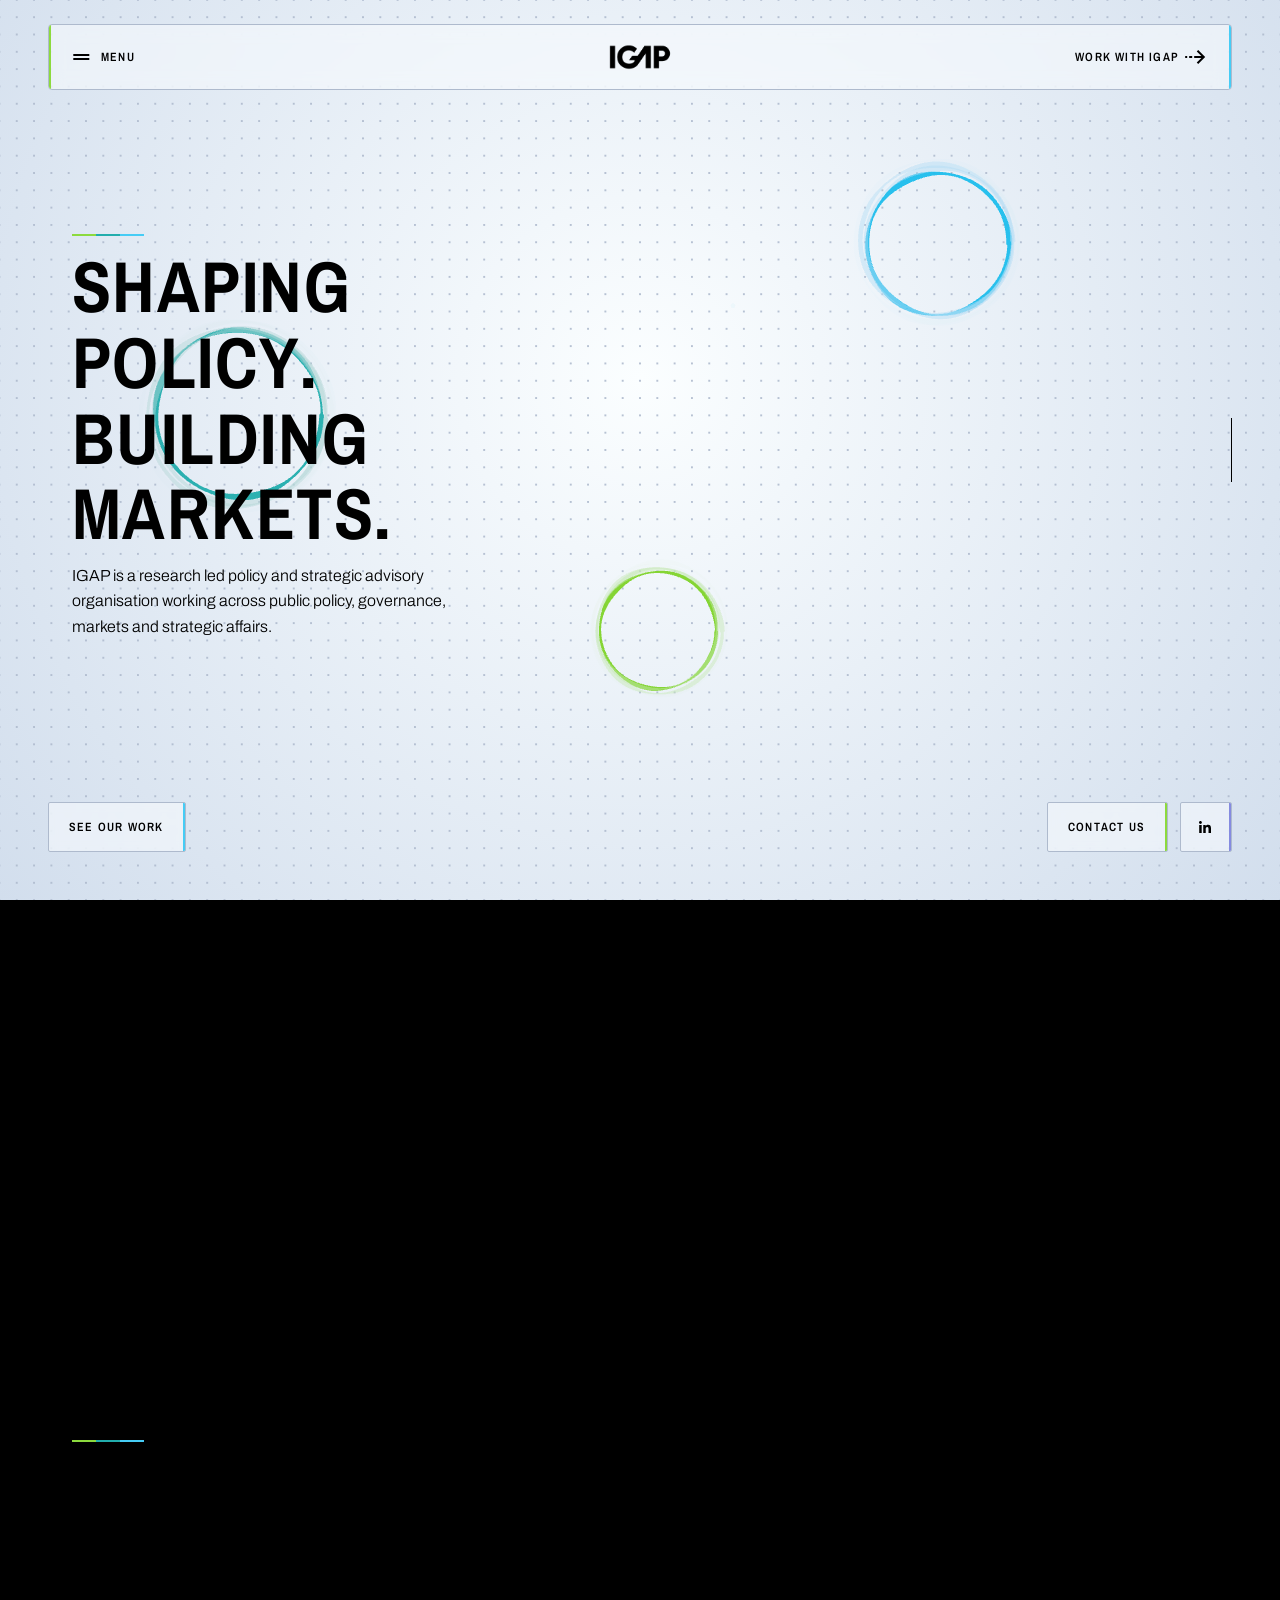
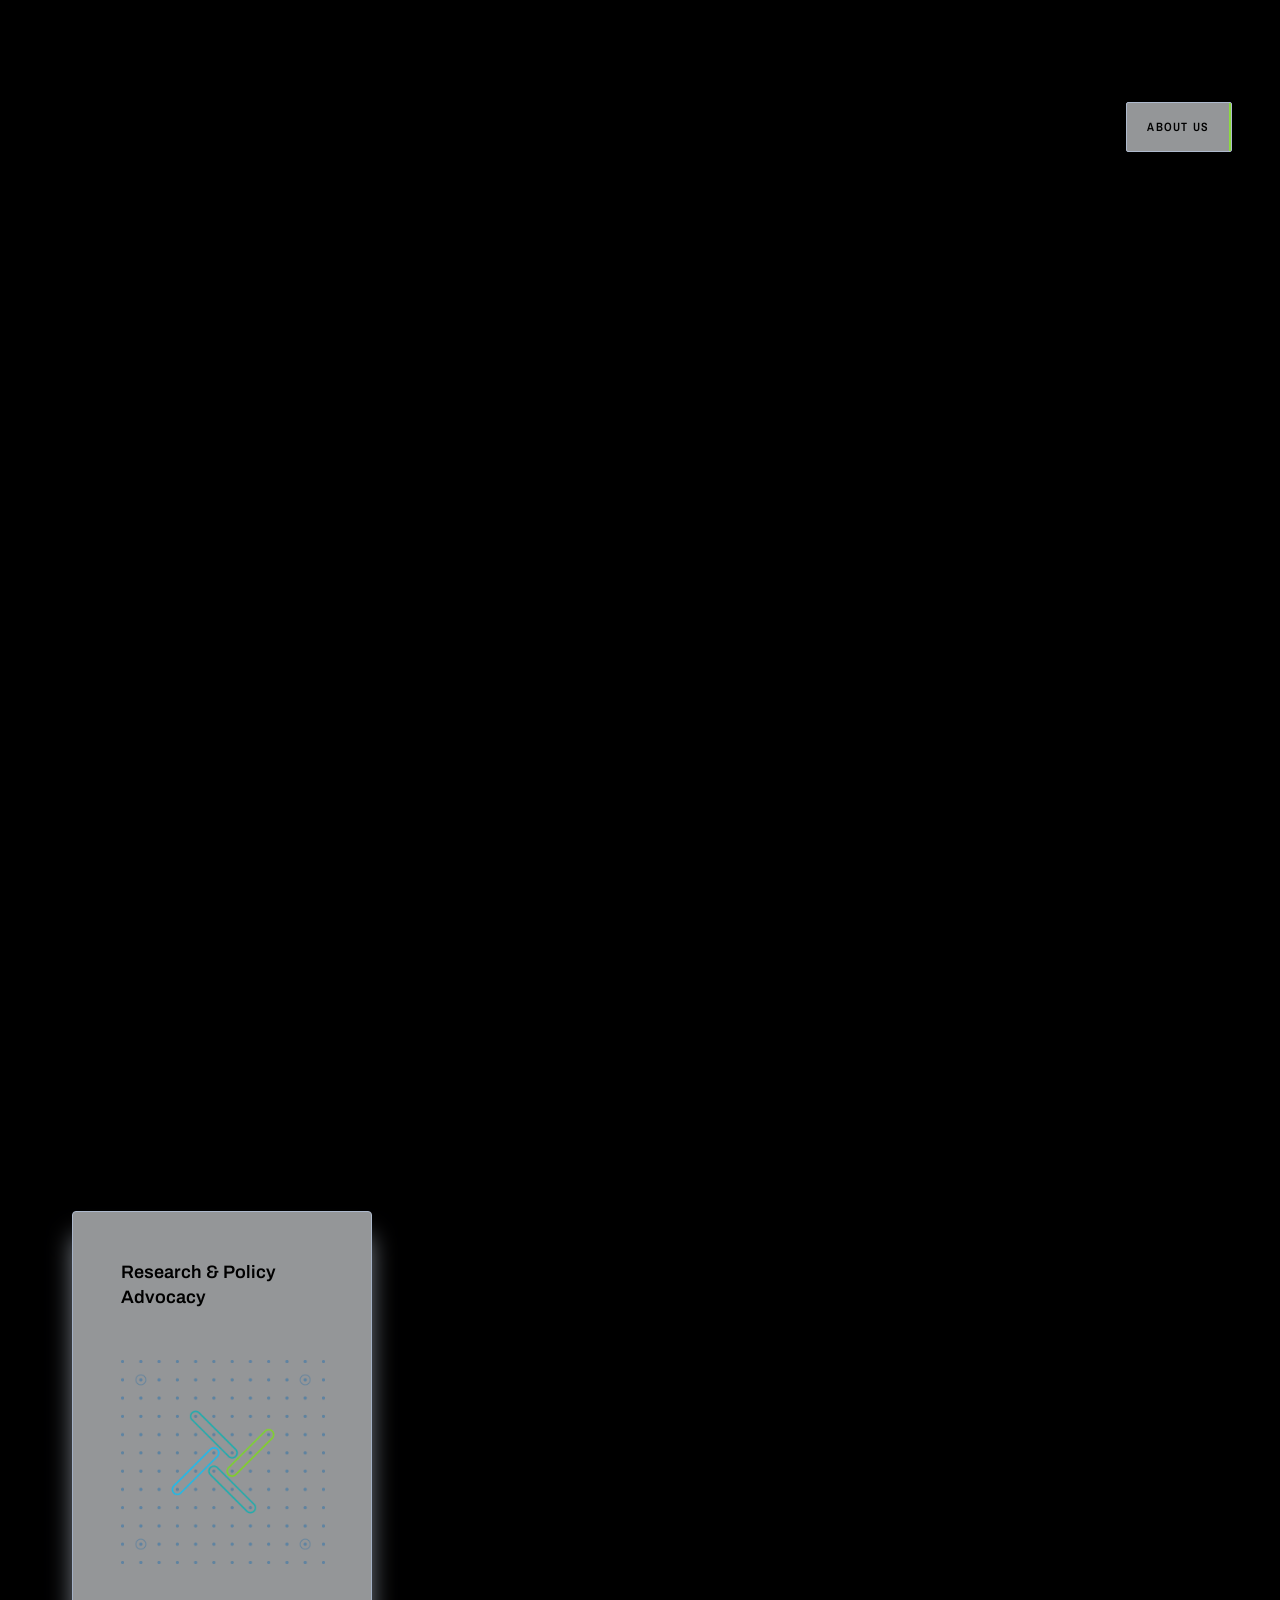
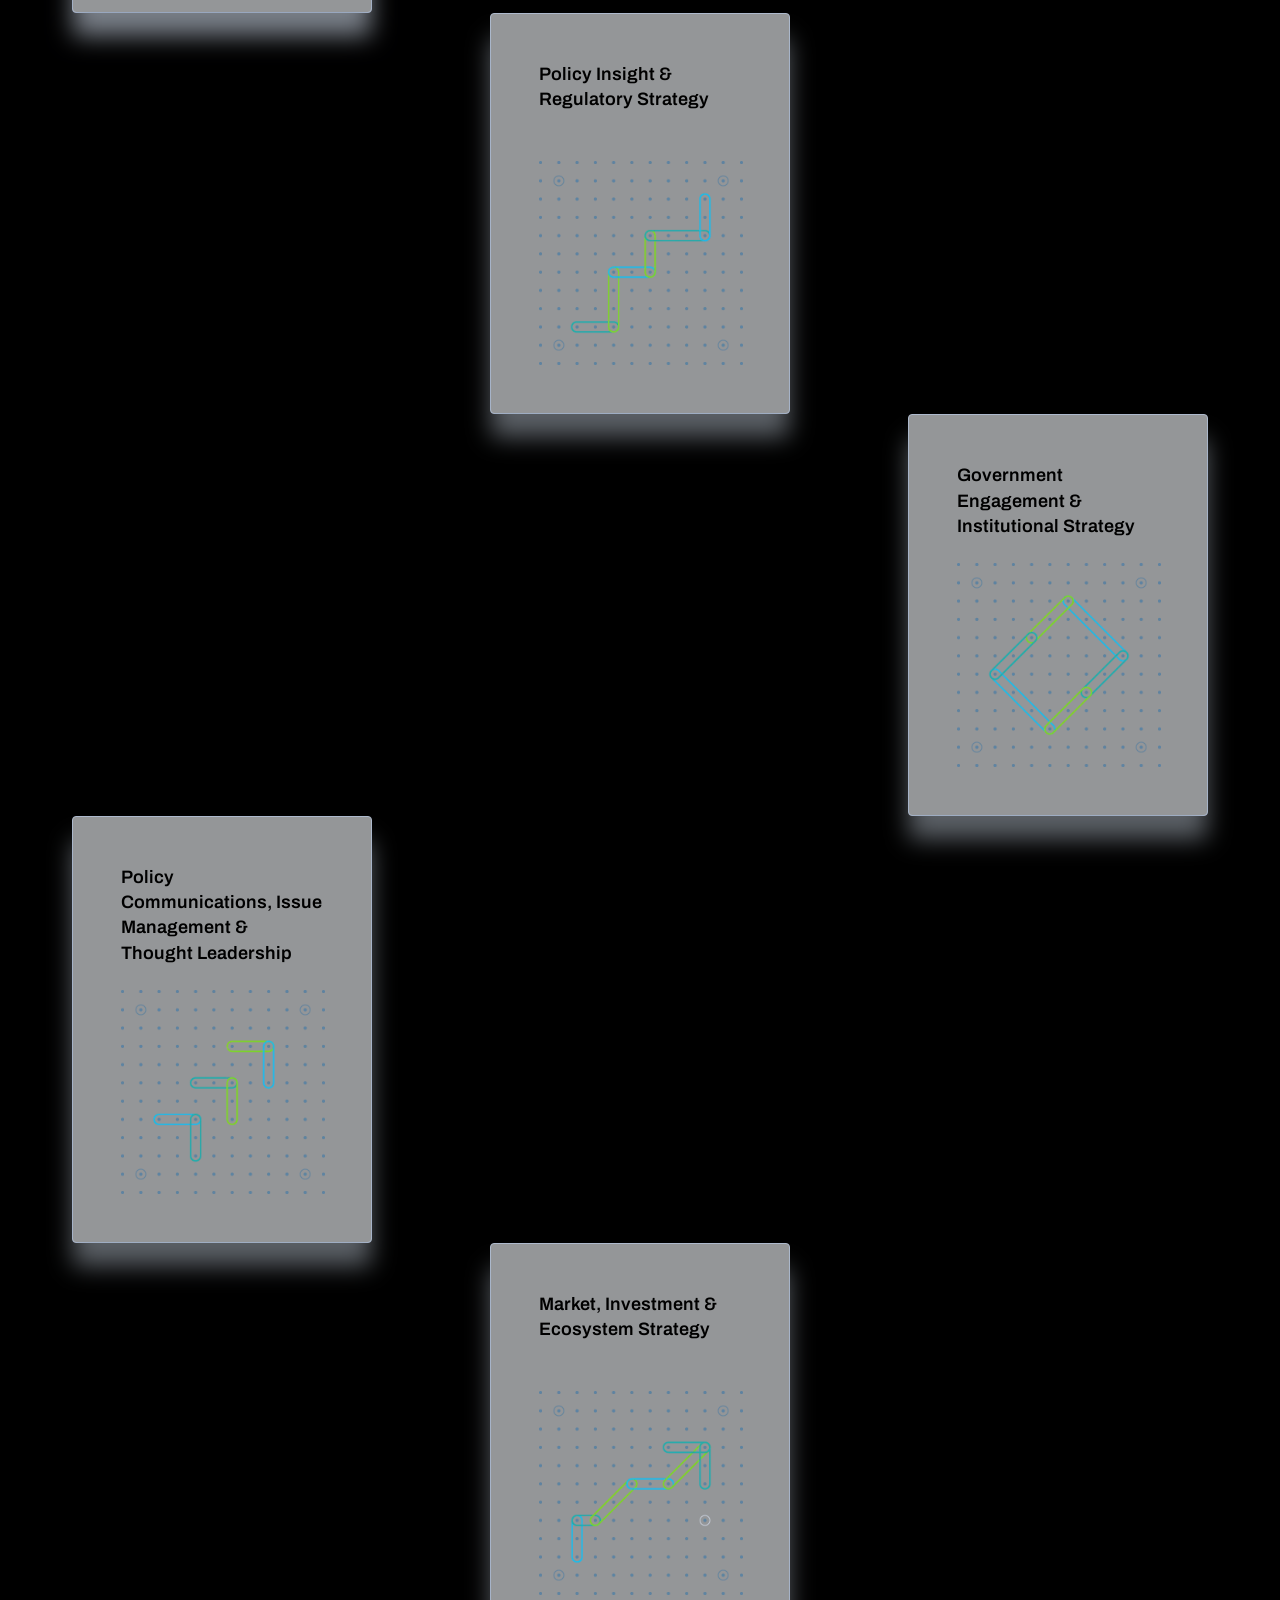
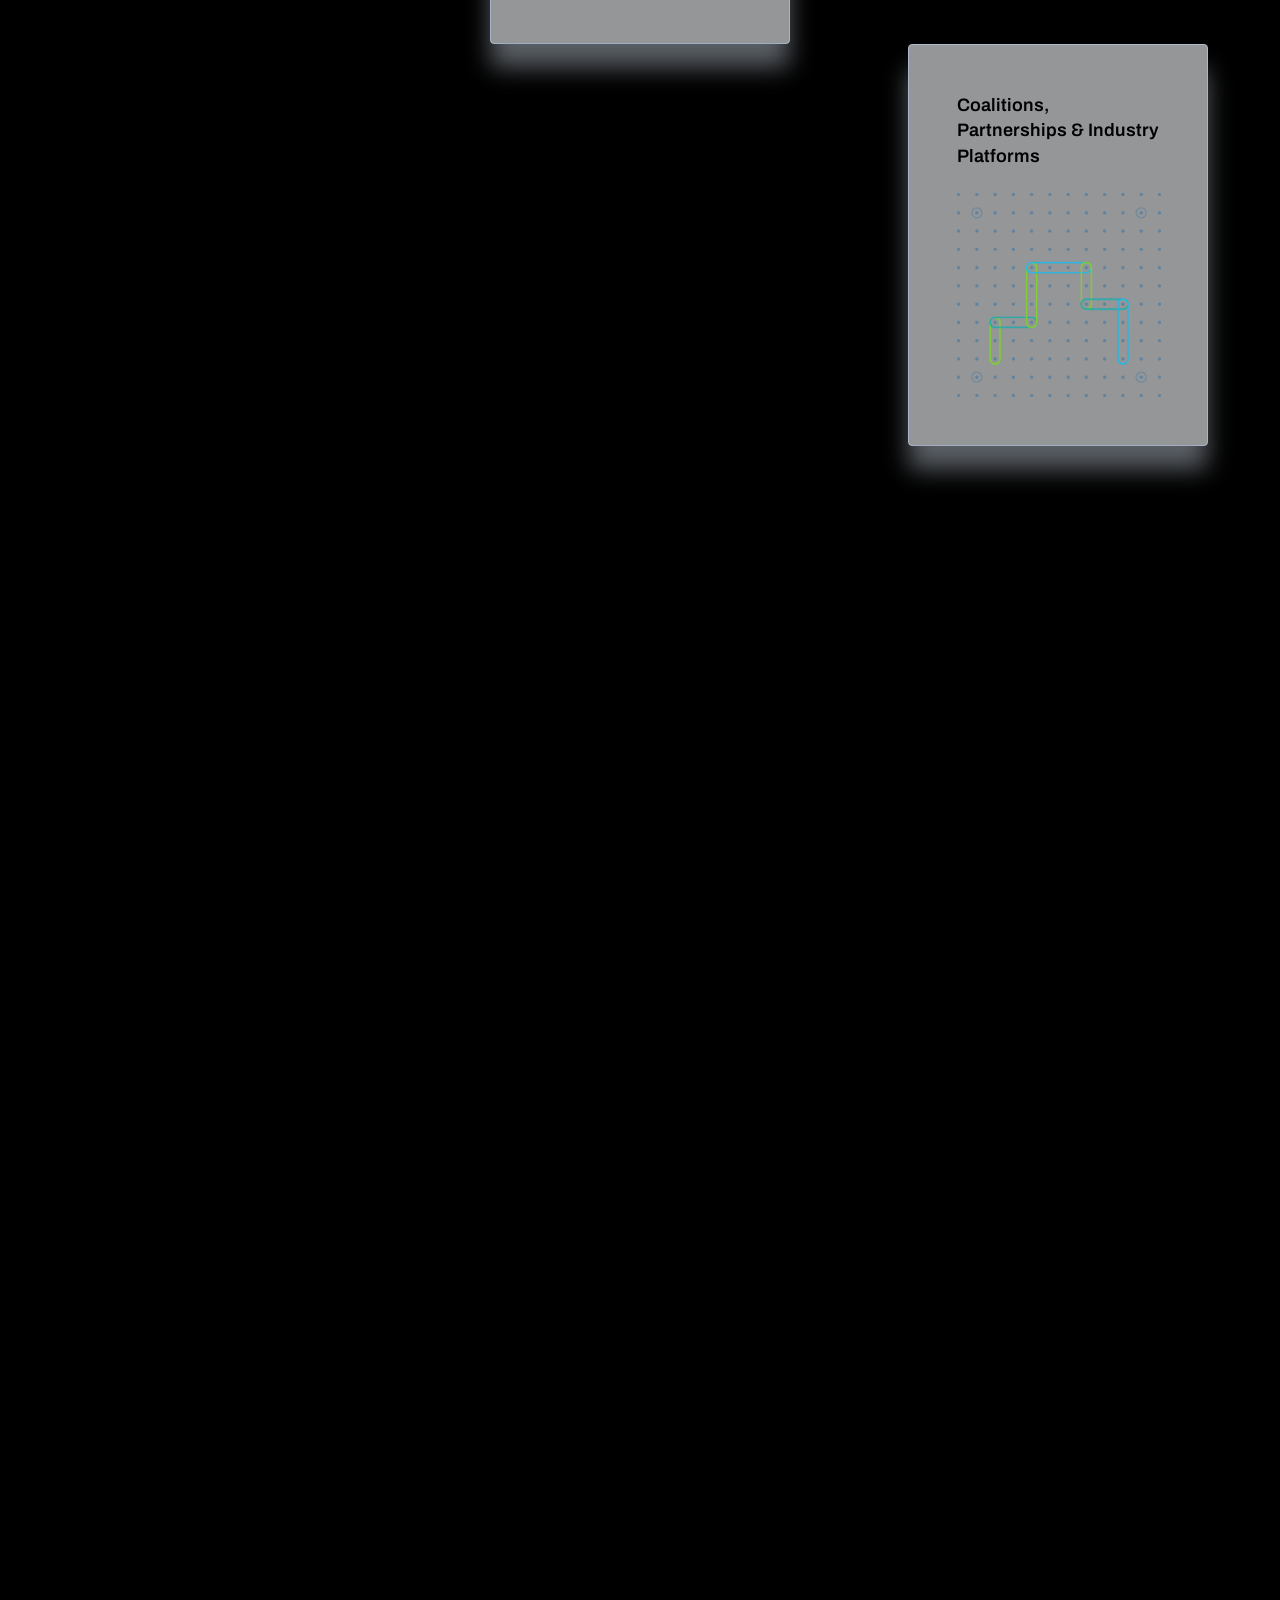
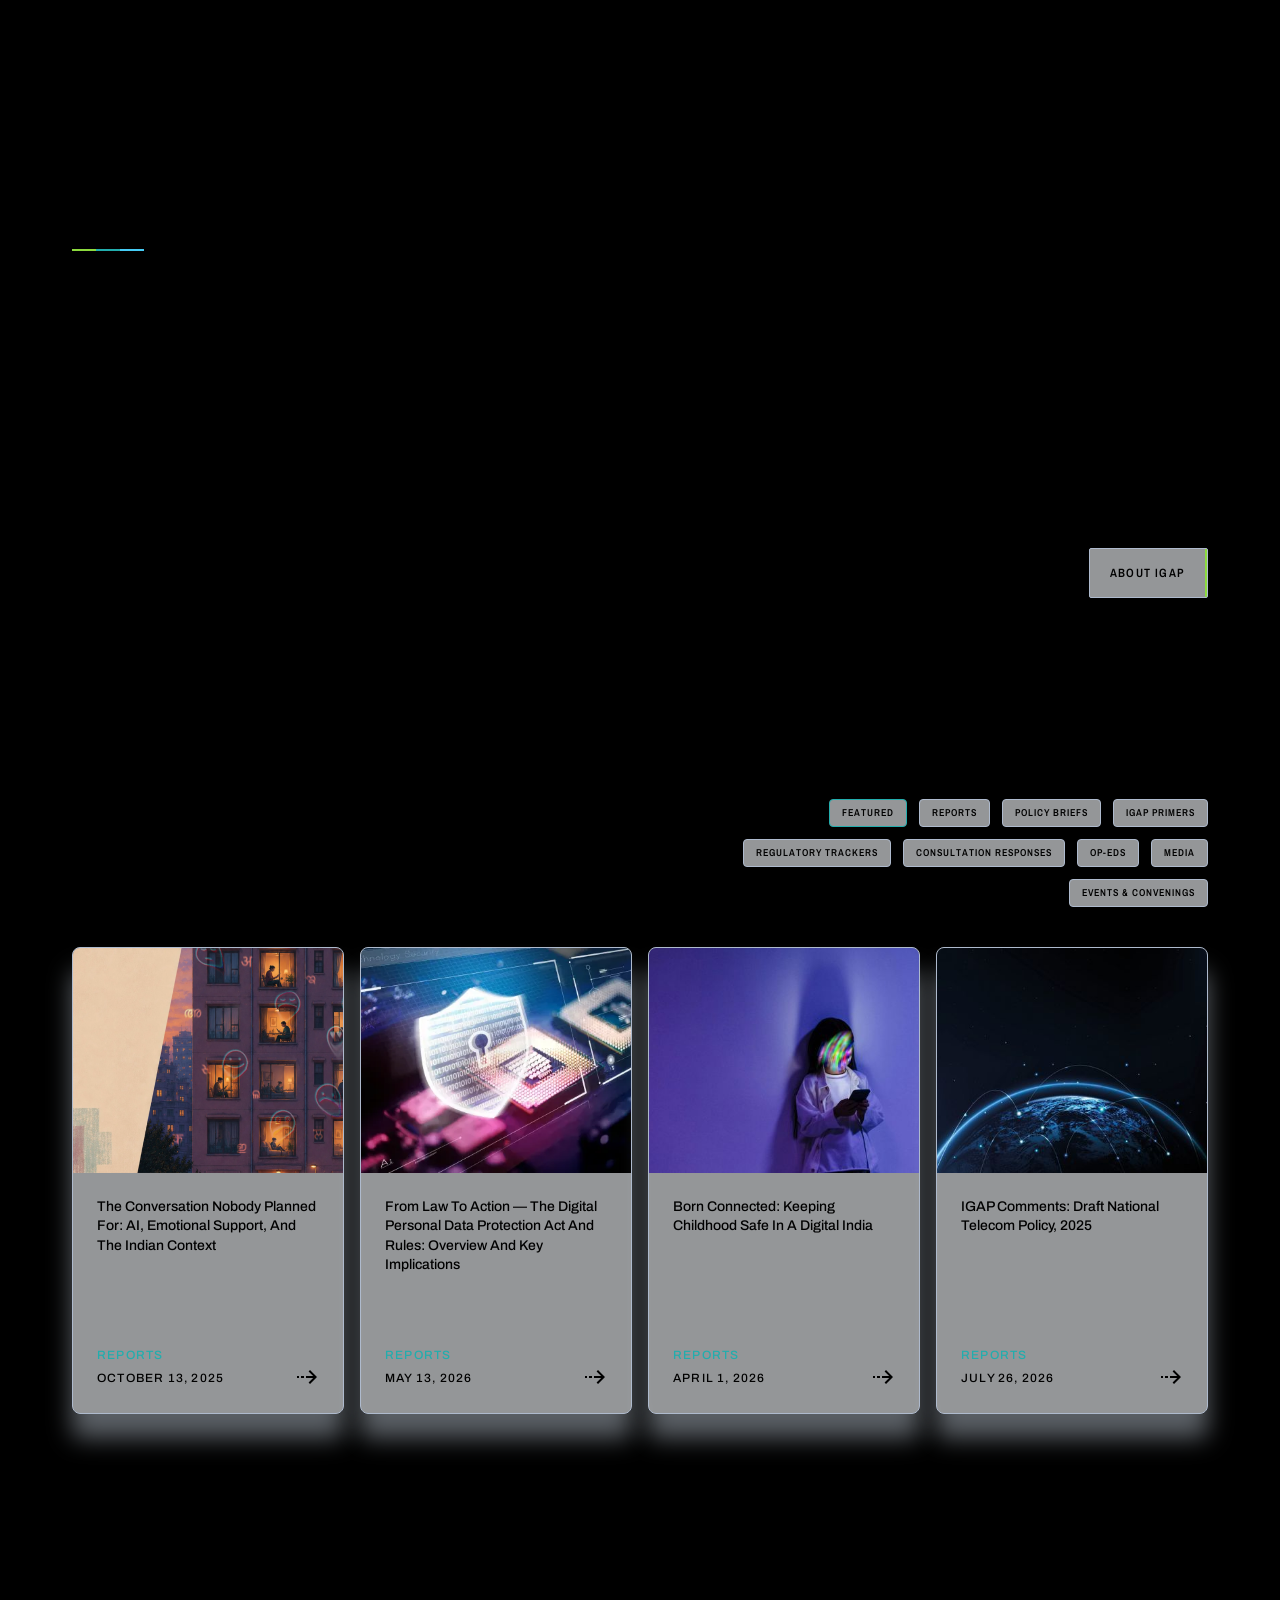
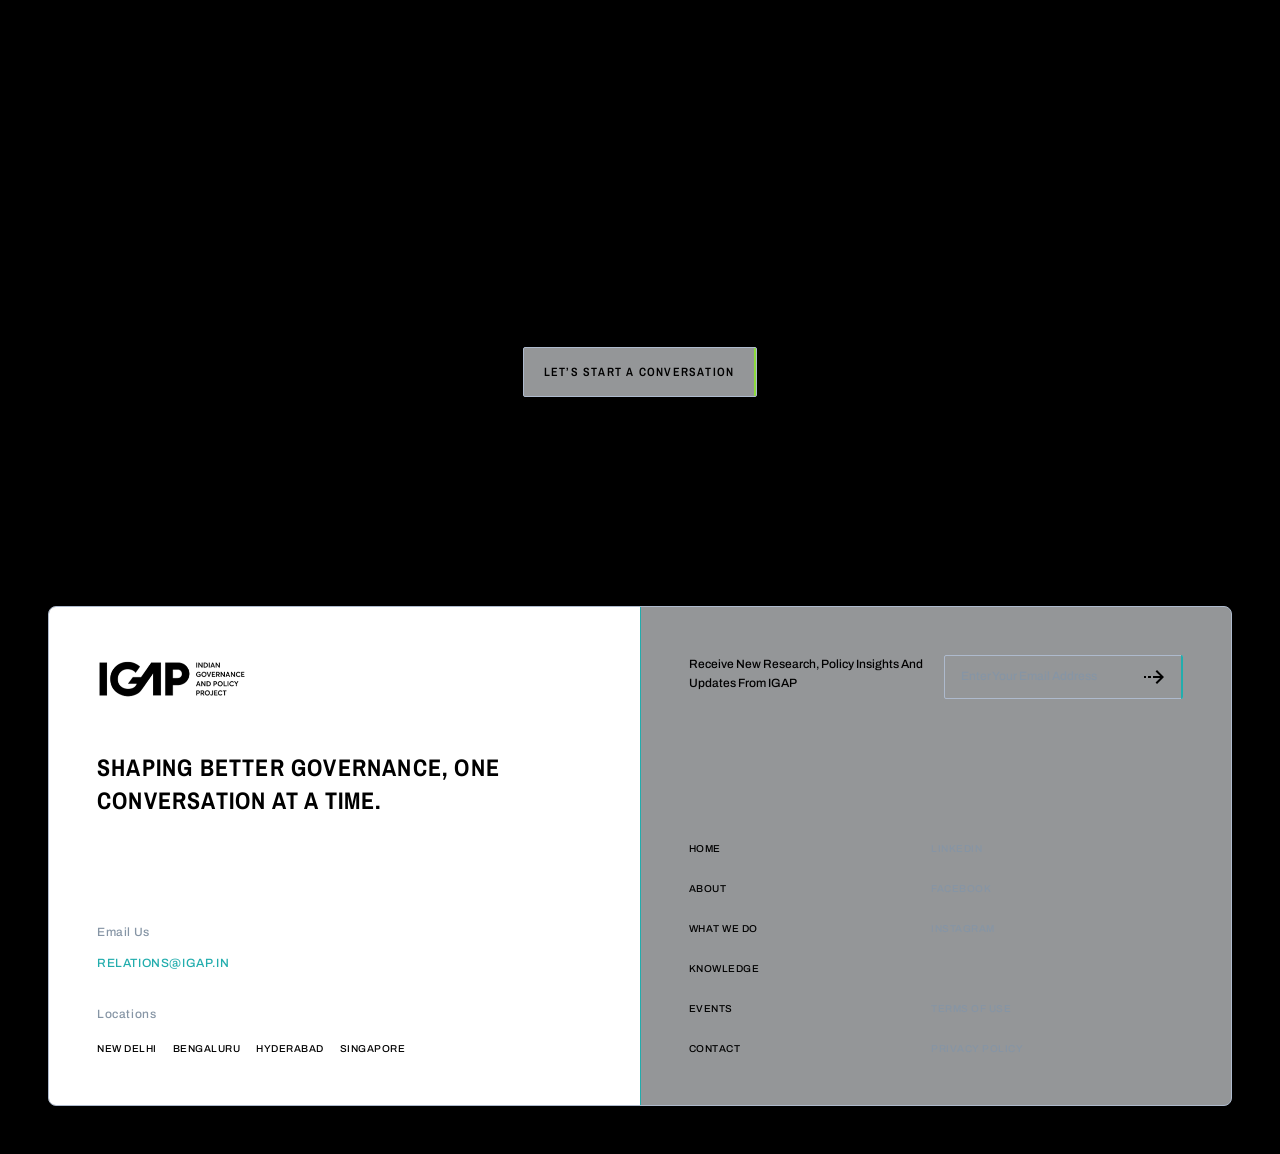
==== commit a893a6b1: "Add files via upload" ====
--- a/index.html
+++ b/index.html
@@ -120,6 +120,20 @@
     <!-- fixed canvas layer: lives behind every section on the page -->
     <div class="hero__canvas-layer">
       <div class="hero__embed">
+        <!-- The backdrop, in DOM order behind the canvas: the page gradient, the
+             navy wash that fades in with the tree, then the dot field. The wash
+             and the field used to be meshes inside the canvas; the field is CSS
+             now, so the wash had to come out with it or it would cover it. -->
+        <div class="scene-bg" aria-hidden="true"></div>
+        <div class="dotfield" aria-hidden="true">
+          <div class="dotfield__layer dotfield__band"></div>
+          <div class="dotfield__halo">
+            <div class="dotfield__layer dotfield__ring dotfield__ring--3"></div>
+            <div class="dotfield__layer dotfield__ring dotfield__ring--2"></div>
+            <div class="dotfield__layer dotfield__ring dotfield__ring--1"></div>
+            <div class="dotfield__layer dotfield__ring dotfield__ring--0"></div>
+          </div>
+        </div>
         <canvas id="igap-scene"></canvas>
         <div class="igap-scroll-space"></div>
       </div>
@@ -427,6 +441,7 @@
 <script src="js/text-reveal.js"></script>
 <script src="js/scramble-hover.js"></script>
 <script src="js/site.js"></script>
+<script src="js/dot-field.js"></script>
 <!-- Hero (Three.js). The bundle is a classic script, so the page works when
      opened straight off disk as well as over http. Source of truth is
      js/hero-scene.js — see README.md to rebuild after editing it. -->
--- a/css/style.css
+++ b/css/style.css
@@ -22,11 +22,15 @@
   --black:        #000;
   --white:      #fff;
   --paper:      #f7fbfd;
+  /* The blue mode's ground. It had no token until the backdrop moved out of
+     WebGL — it was a hex inside hero-scene.js, and the two glass values below
+     are the same colour at .6 and .9. */
+  --navy:       #001d3c;
   /* One translucent surface per mode. Every frosted panel on the site — header
      bar, cards, footer card — uses these two and nothing else. */
   --glass:      rgba(247, 251, 253, .6);
   --dark-glass: rgba(0, 29, 60, .6);
-  --light-grey:       #b0bfd2;
+  --light-grey:       #aebacd;
   --grey:      #8695a5;
   --cobalt:       #276bc0;
 
@@ -34,6 +38,29 @@
   --green:      #8cda3e;
   --sky:        #46ccf5;
   --violet:     #858be0;
+  /* Figma Color-Primitives. slate is back at #395171: it is the pegboard peg
+     colour, and dot/default in Blue mode aliases to it, so the peg and the
+     background dot field are the same value by design. cerulean is the hero's
+     scroll hint. */
+  --slate:      #395171;
+  --cerulean:   #4597ff;
+
+  /* The background dot field — plain CSS, see section 14. The spacing is what
+     the WebGL version actually measured on screen at rest: its 0.1 world units
+     came out at 14.8px under the hero camera. (The old 20px token was sampled
+     mid-scroll, with the camera already dollied in — 15px x the 1.3 zoom lands
+     back at ~19.5px, which is where that number came from.) Dot size is derived
+     rather than authored: the shader used a flat 4% of a cell for the radius,
+     so 8% for the diameter, and deriving it keeps the two from drifting. */
+  --dot:                var(--light-grey);
+  --dot-highlight:      var(--sky);
+  --dark-dot:           var(--slate);
+  --dark-dot-highlight: var(--cobalt);
+  --dot-spacing:        15px;
+  --dot-size:           calc(var(--dot-spacing) * .08);
+  /* Edge feather. The shader antialiased with fwidth(), i.e. one DEVICE pixel,
+     so this shrinks on hi-dpi instead of staying a fixed CSS length. */
+  --dot-aa:             .5px;
 
   /* Two elevations, one per mode. Same geometry throughout; only the tint and
      the alpha change. "lift" is the raised step — currently the first What We
@@ -114,9 +141,10 @@
 .h3 {
   font-family: var(--font);
   font-size: 24px;
-  font-weight: 700;
+  font-weight: 600;                /* Desktop/H3 is SemiBold */
   line-height: 140%;
-  text-transform: capitalize;
+  /* Desktop/H3 is ORIGINAL case -- headings are authored in the case they
+     should render, so forcing capitalize only produced Title Case artefacts. */
   color: var(--black);
 }
 .h3--light { color: var(--white); }
@@ -124,7 +152,7 @@
 .h4 {
   width: 100%;
   font-family: var(--font);
-  font-size: 16px;
+  font-size: 18px;   /* Desktop/H4 moved 16 -> 18 in the type ramp */
   font-weight: 600;
   line-height: 140%;
   text-transform: capitalize;
@@ -154,12 +182,77 @@
 .body-text--300    { width: 300px; }
 
 /* Small teal label used for "latest work" and the footer email */
+/* --- the rest of the Figma desktop ramp --- */
+.h2 {
+  font-family: var(--font-narrow);
+  font-size: 3.5rem;               /* Desktop/H2 = 56 */
+  font-weight: 700;
+  line-height: 105%;
+  letter-spacing: .02em;
+  text-transform: uppercase;
+  color: var(--black);
+}
+.h5 {
+  font-family: var(--font);
+  font-size: 16px;
+  font-weight: 600;
+  line-height: 140%;
+  text-transform: capitalize;
+  color: var(--black);
+}
+.large-number {
+  font-family: var(--font-narrow);
+  font-size: 32px;
+  font-weight: 600;                /* Desktop/Large Number is SemiBold */
+  line-height: 100%;
+  letter-spacing: .1em;
+  text-transform: uppercase;
+}
+.number {
+  font-family: var(--font-narrow);
+  font-size: 16px;
+  font-weight: 600;
+  line-height: 100%;
+  letter-spacing: .1em;
+  text-transform: uppercase;
+}
+.large-link {
+  font-family: var(--font);
+  font-size: 14px;
+  font-weight: 600;                /* Desktop/Large Link is SemiBold now */
+  line-height: 140%;
+}
+
+/* --- fade in from bottom -------------------------------------------------
+   Driven by js/fade-in.js, which adds .is-in on entry and sets the stagger
+   delay inline. `data-fade` on an element, or `data-fade-group` on a parent
+   to fade its children in DOM order. Opacity+transform only: no layout cost,
+   and no effect on scroll height. The no-JS and reduced-motion cases both
+   leave the text visible, because the animation is decoration, not content. */
+/* Published as a token because any element that declares a `transition` of
+   its own -- the capability title and the hero copy both cross-fade on the
+   mode clock -- replaces this one wholesale and silently stops fading. Those
+   rules append var(--fade-in) instead of restating the timing. */
+:root {
+  --fade-in: opacity .6s cubic-bezier(.215, .61, .355, 1),
+             transform .6s cubic-bezier(.215, .61, .355, 1);
+}
+[data-fade] {
+  opacity: 0;
+  transform: translateY(16px);
+  transition: var(--fade-in);
+}
+[data-fade].is-in { opacity: 1; transform: none; }
+@media (prefers-reduced-motion: reduce) {
+  [data-fade] { opacity: 1; transform: none; transition: none; }
+}
+
 .eyebrow {
-  font-family: var(--font);
+  font-family: var(--font-narrow); /* Desktop/Eyebrow is Narrow SemiBold, .1em */
   font-size: 12px;
-  font-weight: 500;
+  font-weight: 600;
   line-height: 160%;
-  letter-spacing: .05em;
+  letter-spacing: .1em;
   text-transform: uppercase;
   color: var(--teal);
 }
@@ -178,8 +271,8 @@
 .btn-label {
   font-family: var(--font-narrow);
   font-size: 12px;
-  font-weight: 500;
-  line-height: 160%;
+  font-weight: 600;                /* Desktop/Button Label is SemiBold, 100% */
+  line-height: 100%;
   letter-spacing: .1em;
   text-transform: uppercase;
   color: var(--black);
@@ -205,8 +298,8 @@
   border: 1px solid var(--light-grey);
   border-radius: 2px;
   background-color: var(--glass);
-  -webkit-backdrop-filter: blur(5px);
-          backdrop-filter: blur(5px);
+  -webkit-backdrop-filter: blur(4px);
+          backdrop-filter: blur(4px);
   overflow: hidden;
 }
 .btn__label-wrap {
@@ -1072,7 +1165,12 @@
   --blue-ink:      #fff;                    /* type on navy */
   --blue-line:     var(--header-border-dk); /* rules and borders on navy */
   --blue-fade:     .12s ease;
-}
+  /* Figma's `border/default`, which is the pair above said as one token:
+     light grey on paper, cobalt on navy. Anything drawn in it follows the
+     mode without needing its own is-blue rule. */
+  --border-default: var(--header-border);
+}
+html.is-blue { --border-default: var(--header-border-dk); }
 
 .h3, .h4, .body-text, .intro, .who__lede,
 .tab, .tab .btn-label,
@@ -1094,7 +1192,8 @@
   border-color: var(--header-border-dk);
 }
 .is-blue .site-header .btn-label     { color: var(--header-ink-dk); }
-.is-blue .site-header .site-logo img { filter: brightness(.75) saturate(2); }
+/* white on navy, not the tinted mark */
+.is-blue .site-header .site-logo img { filter: brightness(0) invert(1); }
 .is-blue .site-header .btn-menu img,
 .is-blue .site-header .btn-work img  { filter: invert(1); }
 
@@ -1173,7 +1272,7 @@
    Everything below narrows the desktop structure rather than adopting the phone
    one, so the card stagger and the two-column headers survive. */
 @media screen and (max-width: 991px) {
-  :root { --gutter: 40px; }
+  :root { --gutter: 40px; --dot-spacing: 12px; }
 
   .menu__links   { margin-left: 140px; }
   .menu__socials { margin-right: 140px; }
@@ -1230,7 +1329,7 @@
 }
 
 @media screen and (max-width: 479px) {
-  :root { --gutter: 24px; }
+  :root { --gutter: 24px; --dot-spacing:  9px; }
 
   /* headers swap */
   .site-header          { display: none; }
@@ -1239,8 +1338,8 @@
     height: 50px;
     margin: 12px;
     padding: 0 4px 0 16px;
-    -webkit-backdrop-filter: blur(5px);
-            backdrop-filter: blur(5px);
+    -webkit-backdrop-filter: blur(4px);
+            backdrop-filter: blur(4px);
   }
   .site-logo--mobile      { width: 50px; }
   /* the mark is 173x70; pinning both axes stretched it ~2x vertically
@@ -1421,3 +1520,146 @@
   .footer-locations__list { gap: 12px; row-gap: 8px; }
   .footer-aside { flex: 1 1 0; min-width: 0; }
 }
+
+/* -------------------------------------------------- 14. DOT FIELD + BACKDROP */
+/* The field behind everything. It was a WebGL mesh until now; it is a tiled
+   radial-gradient plus masks today, which takes two meshes out of the scene and
+   leaves the canvas drawing only the braid.
+
+   A tiled gradient is ONE pattern, so it cannot vary dot by dot. The trick
+   throughout is to let the mask decide WHICH dots and the tile decide HOW BIG:
+   four layers each draw the whole grid at one ring's dot size, and each is
+   masked down to that ring's annulus around the cursor.
+
+   js/dot-field.js sets --mx, --my and --hover. js/hero-scene.js sets --zoom and
+   --bg-wash, so the field and the wash stay locked to the same scroll clock the
+   braid runs on rather than guessing at it a second time. */
+
+@property --hover   { syntax: '<number>'; inherits: true; initial-value: 0; }
+@property --zoom    { syntax: '<number>'; inherits: true; initial-value: 1; }
+@property --bg-wash { syntax: '<number>'; inherits: true; initial-value: 0; }
+
+:root {
+  --dot-c:  var(--dot);
+  --dot-ch: var(--dot-highlight);
+  /* live spacing and radius, after the scroll zoom */
+  --dot-s:  calc(var(--dot-spacing) * var(--zoom));
+  --dot-r:  calc(var(--dot-size) / 2 * var(--zoom) * .9);
+}
+.is-blue {
+  /* Slate on navy measured 2.09:1 against the page while the light mode's grey
+     on paper is 1.84:1 -- and light-on-dark blooms, so it read hotter still.
+     The resting dot is mixed back toward the page colour to land under the
+     light figure. Only the resting dot: the highlight stays at full strength
+     or the halo stops being findable. */
+  --dot-c:  color-mix(in srgb, var(--dark-dot) 65%, var(--navy));
+  --dot-ch: var(--dark-dot-highlight);
+}
+@media (min-resolution: 1.5dppx) { :root { --dot-aa: .3px; } }
+@media (min-resolution: 2.5dppx) { :root { --dot-aa: .2px; } }
+
+/* backdrop: page gradient, with the navy wash fading in over it */
+.scene-bg {
+  position: fixed;
+  inset: 0;
+  z-index: 0;
+  pointer-events: none;
+  background: radial-gradient(circle at 50% 42%, #fbfeff, #d2deed);
+}
+.scene-bg::after {
+  content: '';
+  position: absolute;
+  inset: 0;
+  background-color: var(--navy);
+  opacity: var(--bg-wash);
+}
+
+.dotfield {
+  position: fixed;
+  inset: 0;
+  z-index: 1;
+  pointer-events: none;
+  overflow: hidden;
+  contain: strict;
+}
+
+/* one tiled grid. --dc is the colour, --dr the dot radius. */
+.dotfield__layer {
+  position: absolute;
+  inset: 0;
+  background-image: radial-gradient(circle at center,
+    var(--dc) 0, var(--dc) var(--dr), transparent calc(var(--dr) + var(--dot-aa)));
+  background-size: var(--dot-s) var(--dot-s);
+  background-position: center;
+}
+
+/* Base, flat. The shader ramped dot size with screen height — mix(1.5, 0.5,
+   screenY), a 3x ramp on paper — but its small end never landed, because a
+   sub-pixel dot still antialiases out to about a pixel. Measured off the live
+   scene the real ramp was 1.13px at the top to 1.56px at the bottom: 0.4px
+   across a whole viewport. Reproducing that costs five masked layers
+   cross-fading into each other, and the cross-fade is self-defeating — two
+   concentric circles at half alpha read FATTER than one circle. So: one layer
+   at the ramp's midpoint. prototypes/dot-grid.html has the banded version. */
+.dotfield__band { --dc: var(--dot-c); --dr: var(--dot-r); }
+
+/* --- hover halo ---------------------------------------------------------- */
+/* A 9-cell box tracking the cursor, so only ~180px repaints per pointermove
+   rather than the viewport. background-position is pulled back by the box
+   offset, with an extra half cell: `center` anchors the DOT (the tile's
+   midpoint) while a length anchors the tile's top-left CORNER, and without that
+   correction the halo lattice sits half a cell off the base and the ring masks
+   slice through dots instead of falling between them. */
+.dotfield__halo {
+  position: absolute;
+  top: 0; left: 0;
+  width:  calc(var(--dot-s) * 9);
+  height: calc(var(--dot-s) * 9);
+  transform: translate3d(calc(var(--mx, -999px) - var(--dot-s) * 4.5),
+                         calc(var(--my, -999px) - var(--dot-s) * 4.5), 0);
+  will-change: transform;
+}
+.dotfield__halo .dotfield__layer {
+  background-position:
+    calc(50vw - var(--mx, 0px) + var(--dot-s) * 4.5 - var(--dot-s) / 2)
+    calc(50vh - var(--my, 0px) + var(--dot-s) * 4.5 - var(--dot-s) / 2);
+}
+
+/* Ring scale and colour are the shader's, verbatim: scale 3.5 / 2.5 / 2.0 / 1.5
+   by cell distance, colour mixed (scale - 1) / 2.5 toward the highlight, both
+   multiplied by --hover. At rest --hover is 0, every scale is 1 and every mix
+   is 0, so the halo draws exactly what the base draws under it and vanishes. */
+.dotfield__ring { --dr: calc(var(--dot-r) * var(--sc)); --dc: var(--mixc); }
+
+.dotfield__ring--0 {
+  --sc: calc(1 + 2.5 * var(--hover));
+  --mixc: color-mix(in srgb, var(--dot-ch) calc(var(--hover) * 100%), var(--dot-c));
+  -webkit-mask-image: radial-gradient(circle at center, #000 0 calc(var(--dot-s) * .5), transparent calc(var(--dot-s) * .5));
+          mask-image: radial-gradient(circle at center, #000 0 calc(var(--dot-s) * .5), transparent calc(var(--dot-s) * .5));
+}
+.dotfield__ring--1 {
+  --sc: calc(1 + 1.5 * var(--hover));
+  --mixc: color-mix(in srgb, var(--dot-ch) calc(var(--hover) * 60%), var(--dot-c));
+  -webkit-mask-image: radial-gradient(circle at center, transparent 0 calc(var(--dot-s) * .5), #000 calc(var(--dot-s) * .5) calc(var(--dot-s) * 1.5), transparent calc(var(--dot-s) * 1.5));
+          mask-image: radial-gradient(circle at center, transparent 0 calc(var(--dot-s) * .5), #000 calc(var(--dot-s) * .5) calc(var(--dot-s) * 1.5), transparent calc(var(--dot-s) * 1.5));
+}
+.dotfield__ring--2 {
+  --sc: calc(1 + 1 * var(--hover));
+  --mixc: color-mix(in srgb, var(--dot-ch) calc(var(--hover) * 40%), var(--dot-c));
+  -webkit-mask-image: radial-gradient(circle at center, transparent 0 calc(var(--dot-s) * 1.5), #000 calc(var(--dot-s) * 1.5) calc(var(--dot-s) * 2.5), transparent calc(var(--dot-s) * 2.5));
+          mask-image: radial-gradient(circle at center, transparent 0 calc(var(--dot-s) * 1.5), #000 calc(var(--dot-s) * 1.5) calc(var(--dot-s) * 2.5), transparent calc(var(--dot-s) * 2.5));
+}
+.dotfield__ring--3 {
+  --sc: calc(1 + .5 * var(--hover));
+  --mixc: color-mix(in srgb, var(--dot-ch) calc(var(--hover) * 20%), var(--dot-c));
+  -webkit-mask-image: radial-gradient(circle at center, transparent 0 calc(var(--dot-s) * 2.5), #000 calc(var(--dot-s) * 2.5) calc(var(--dot-s) * 3.5), transparent calc(var(--dot-s) * 3.5));
+          mask-image: radial-gradient(circle at center, transparent 0 calc(var(--dot-s) * 2.5), #000 calc(var(--dot-s) * 2.5) calc(var(--dot-s) * 3.5), transparent calc(var(--dot-s) * 3.5));
+}
+
+/* the shader switched hover off under 768; so does this */
+@media (hover: none), (pointer: coarse), (max-width: 767px) {
+  .dotfield__halo { display: none; }
+}
+@media (prefers-reduced-motion: reduce) {
+  .dotfield__halo { display: none; }
+}
--- a/css/embed-fragments.css
+++ b/css/embed-fragments.css
@@ -28,9 +28,10 @@
 #igap-scene {
     position: fixed; inset: 0;
     width: 100vw; height: 100vh;
-    display: block; z-index: 0;
-    background: radial-gradient(circle at 50% 42%, #FBFEFF, #D2DEED);
-    background-attachment: fixed;
+    display: block; z-index: 2;
+    /* The gradient moved to .scene-bg in style.css. It cannot live here any
+       more: the dot field is a DOM layer now and has to sit between the
+       backdrop and the braid, which is impossible while both are one element. */
   }
   .igap-scroll-space {
     position: relative; width: 100%;
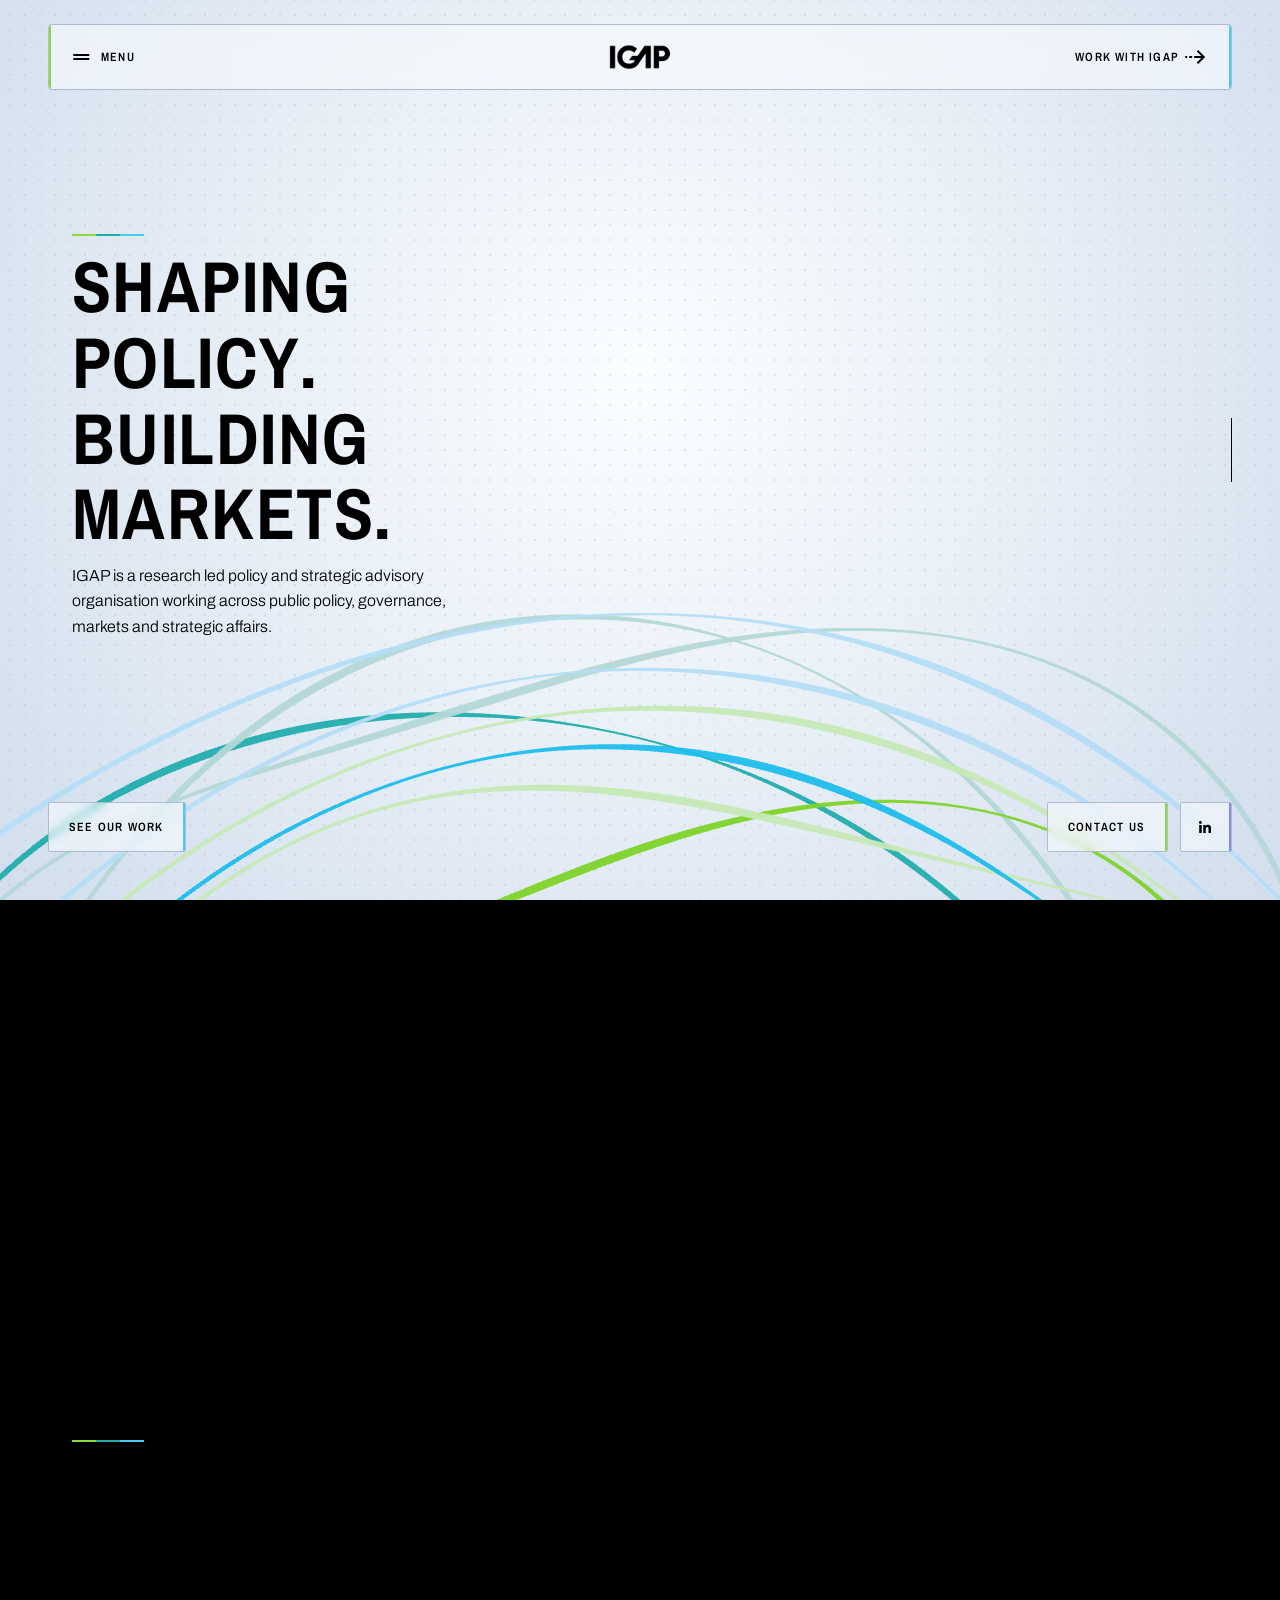
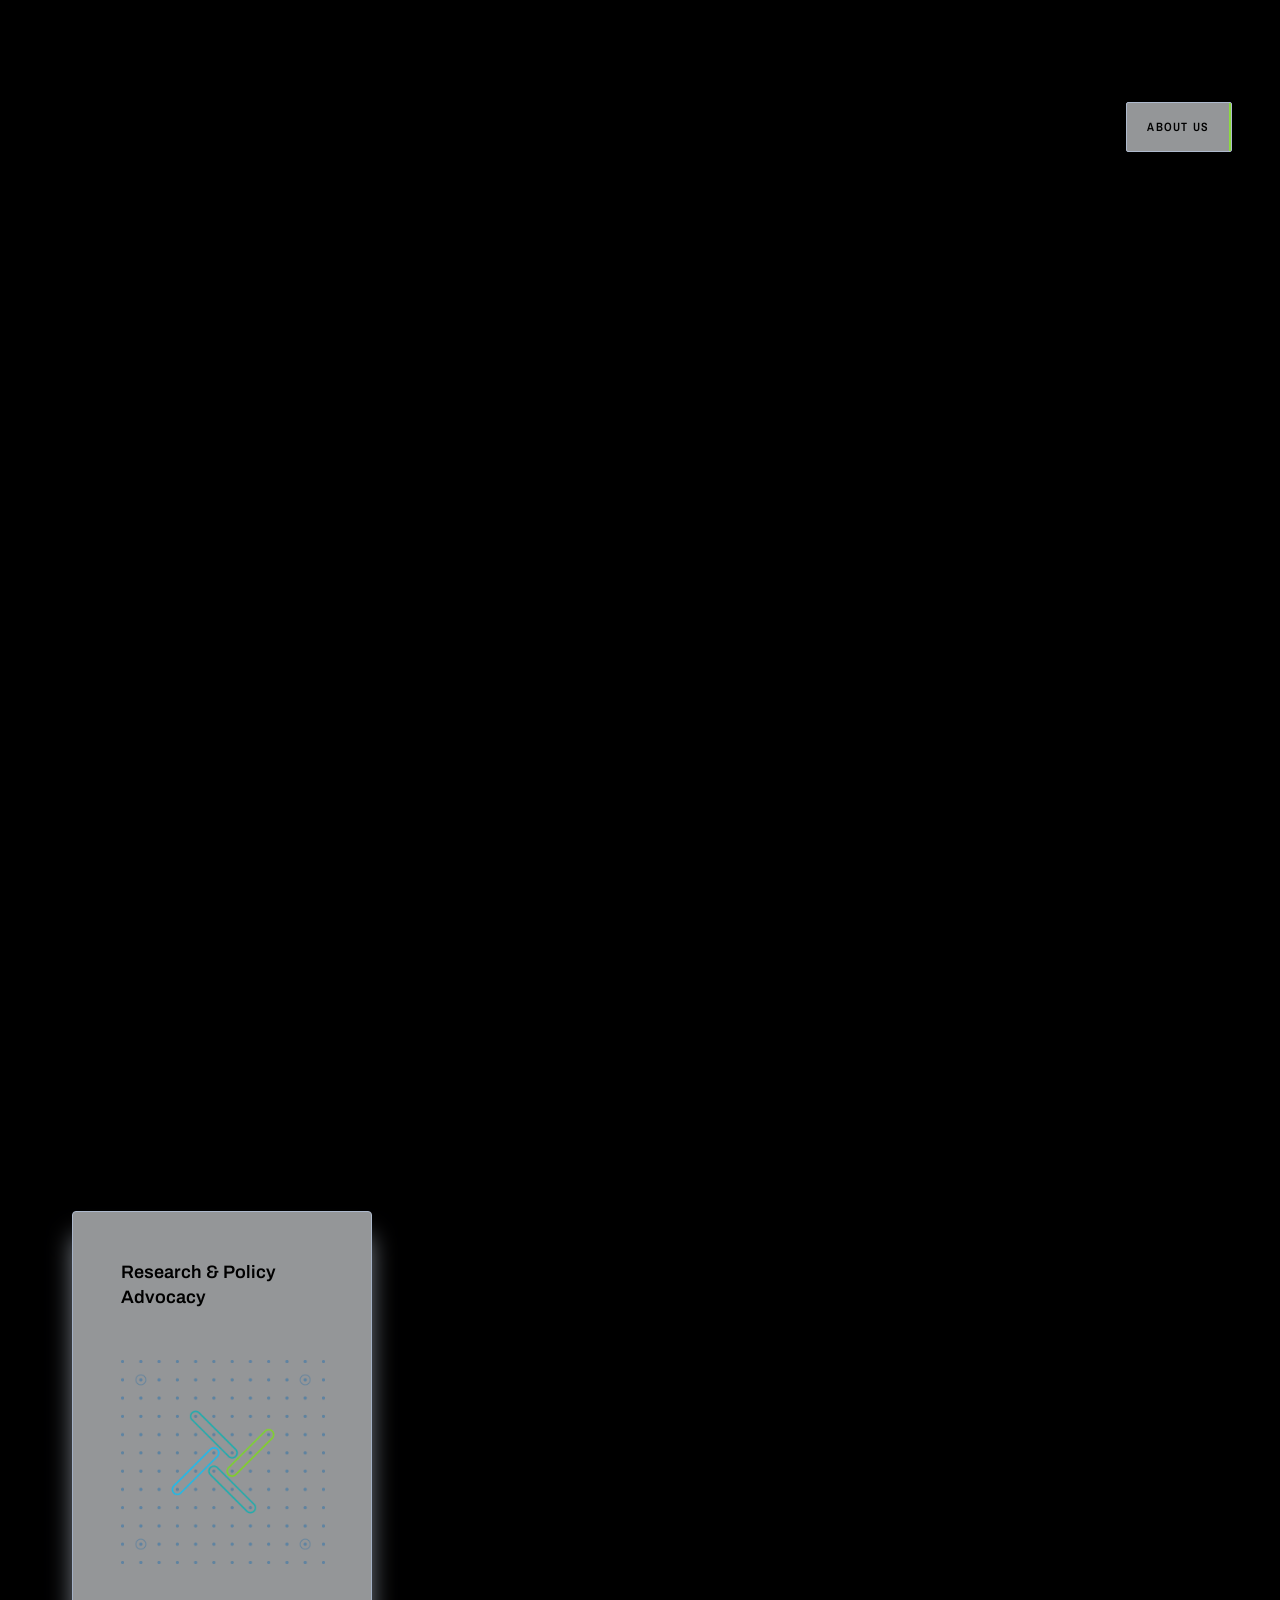
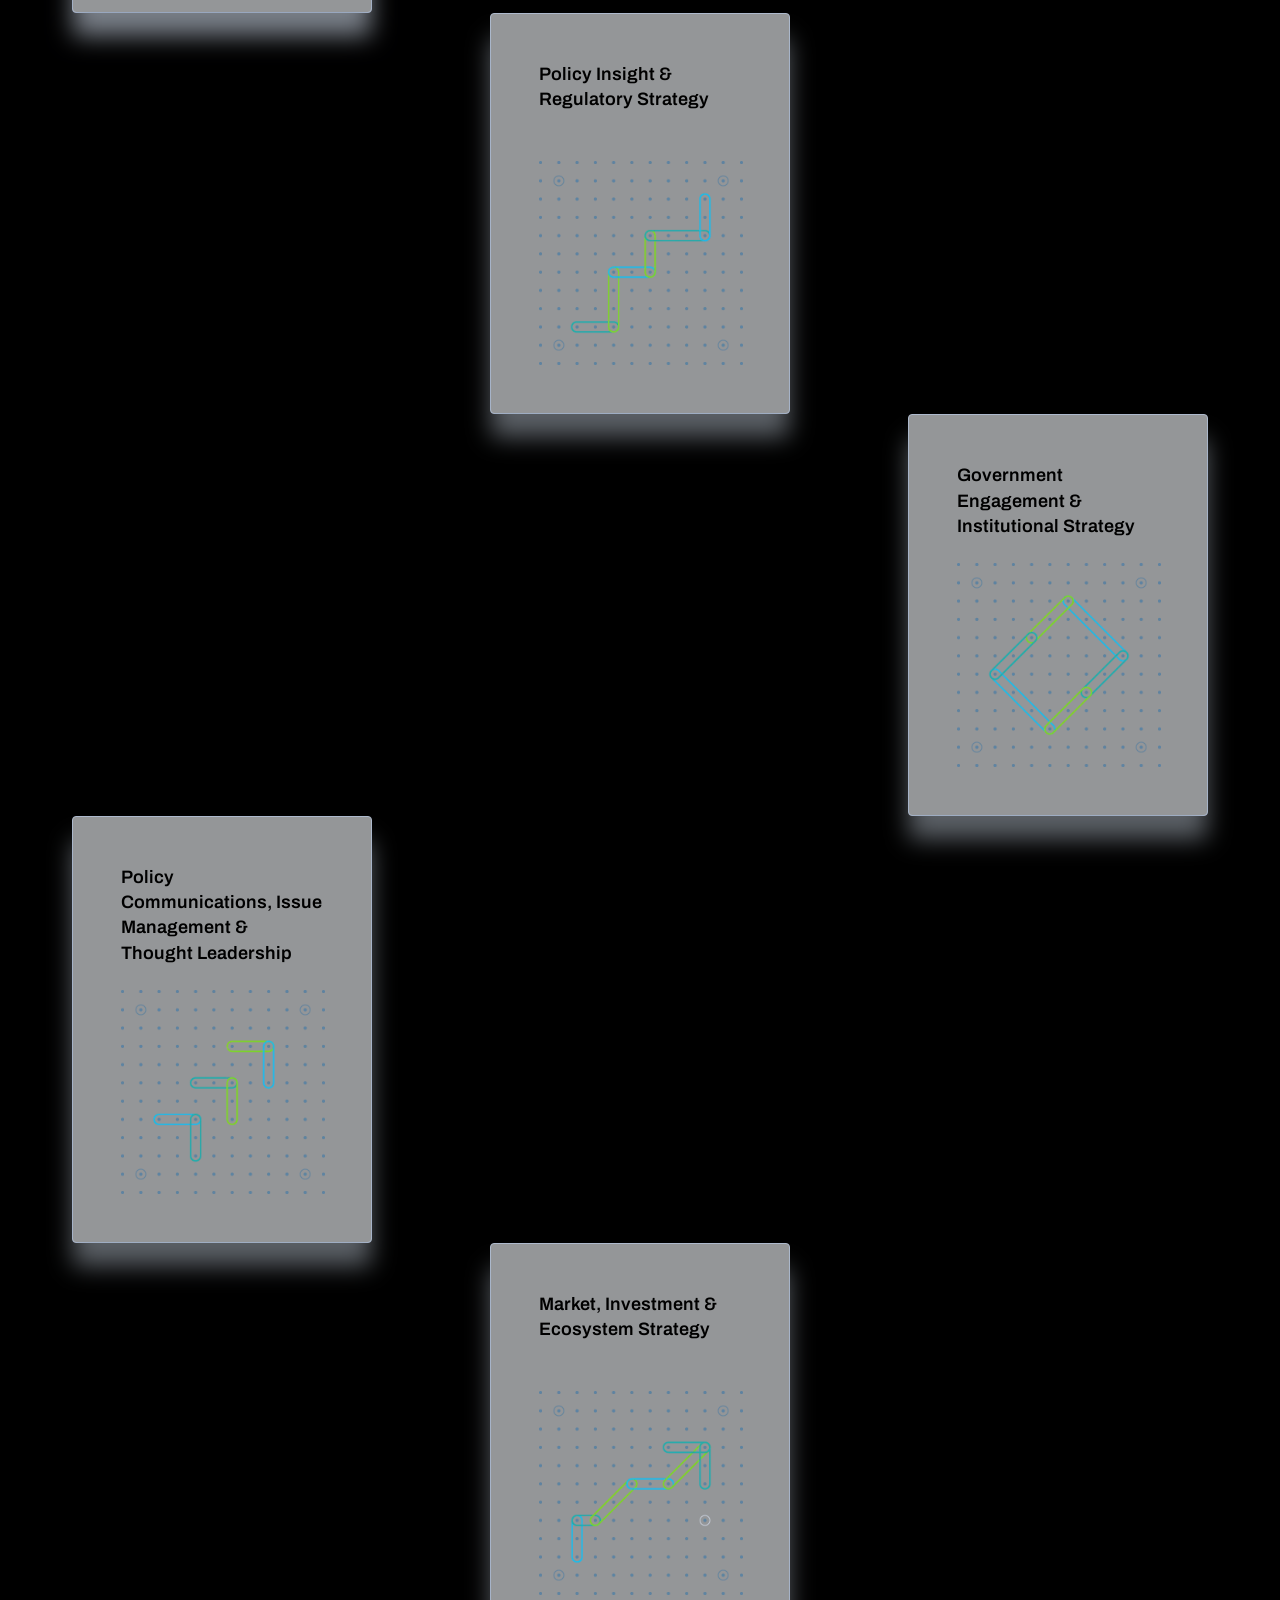
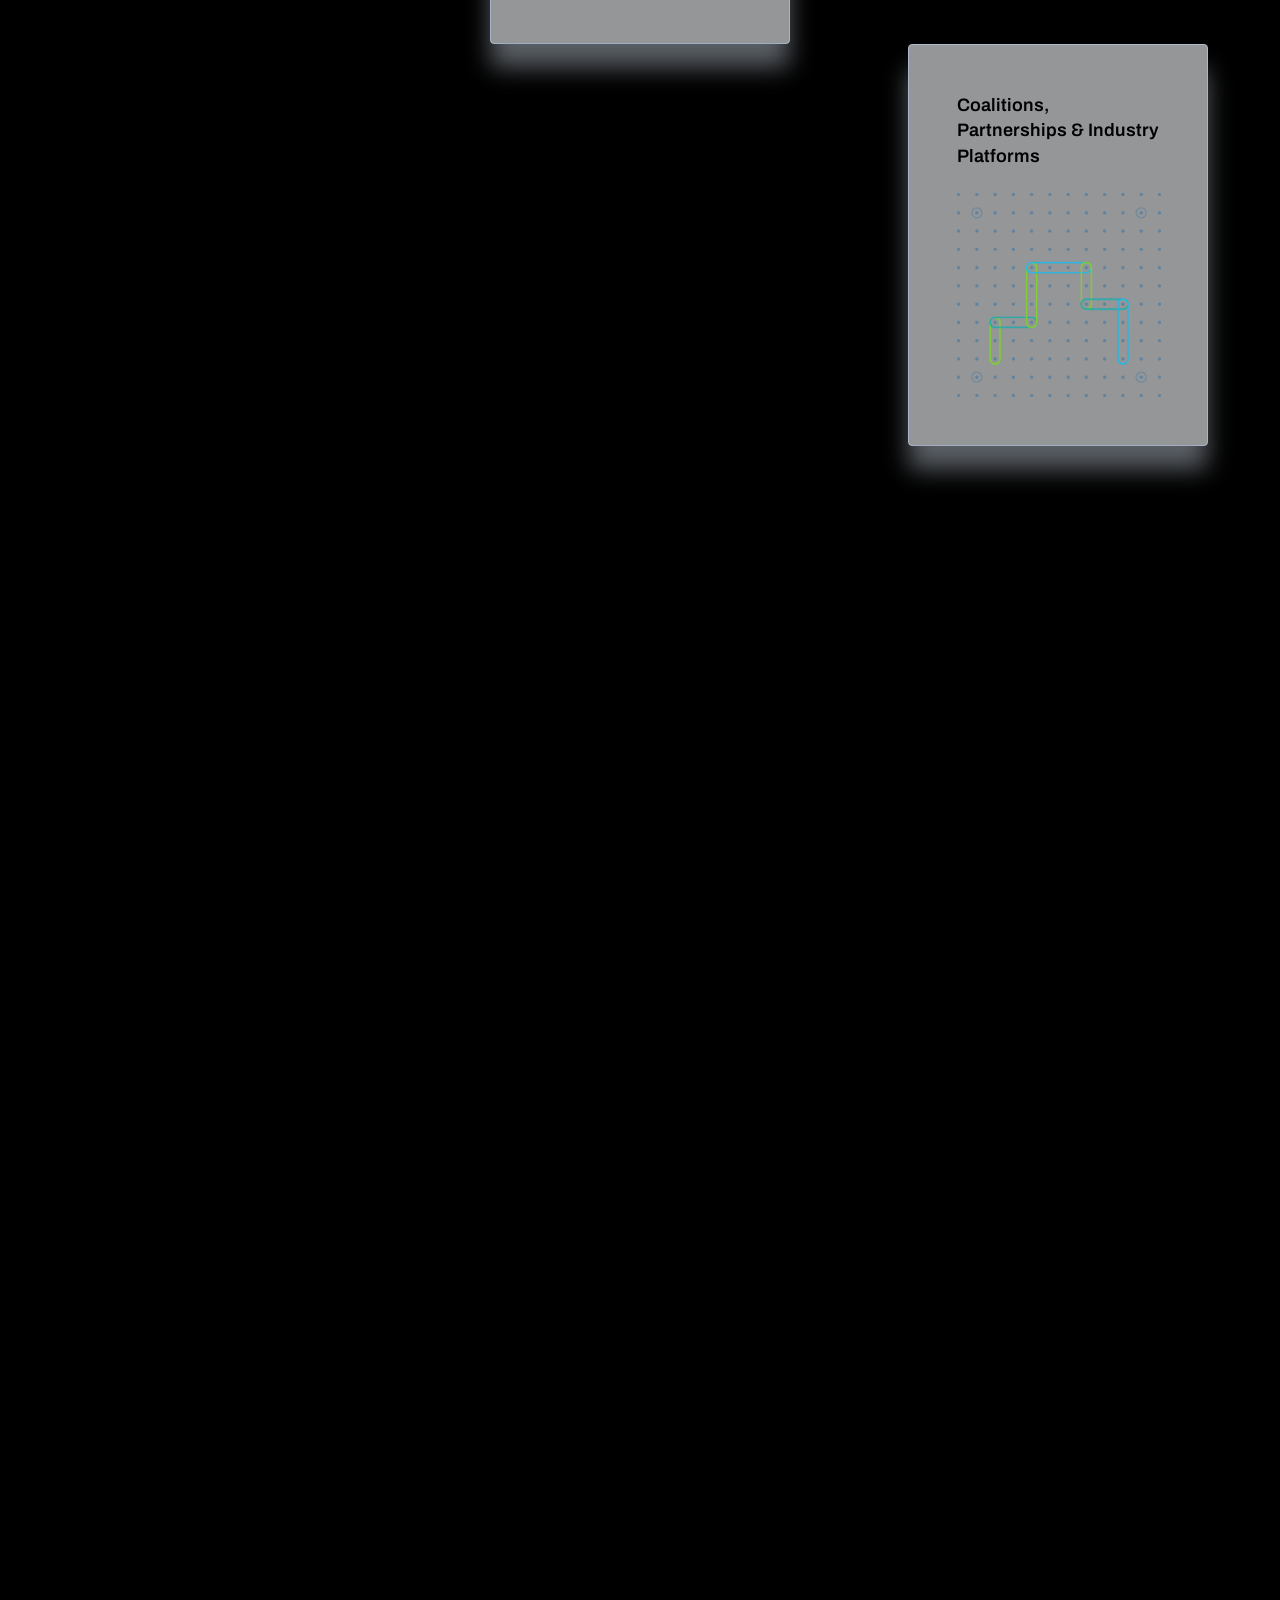
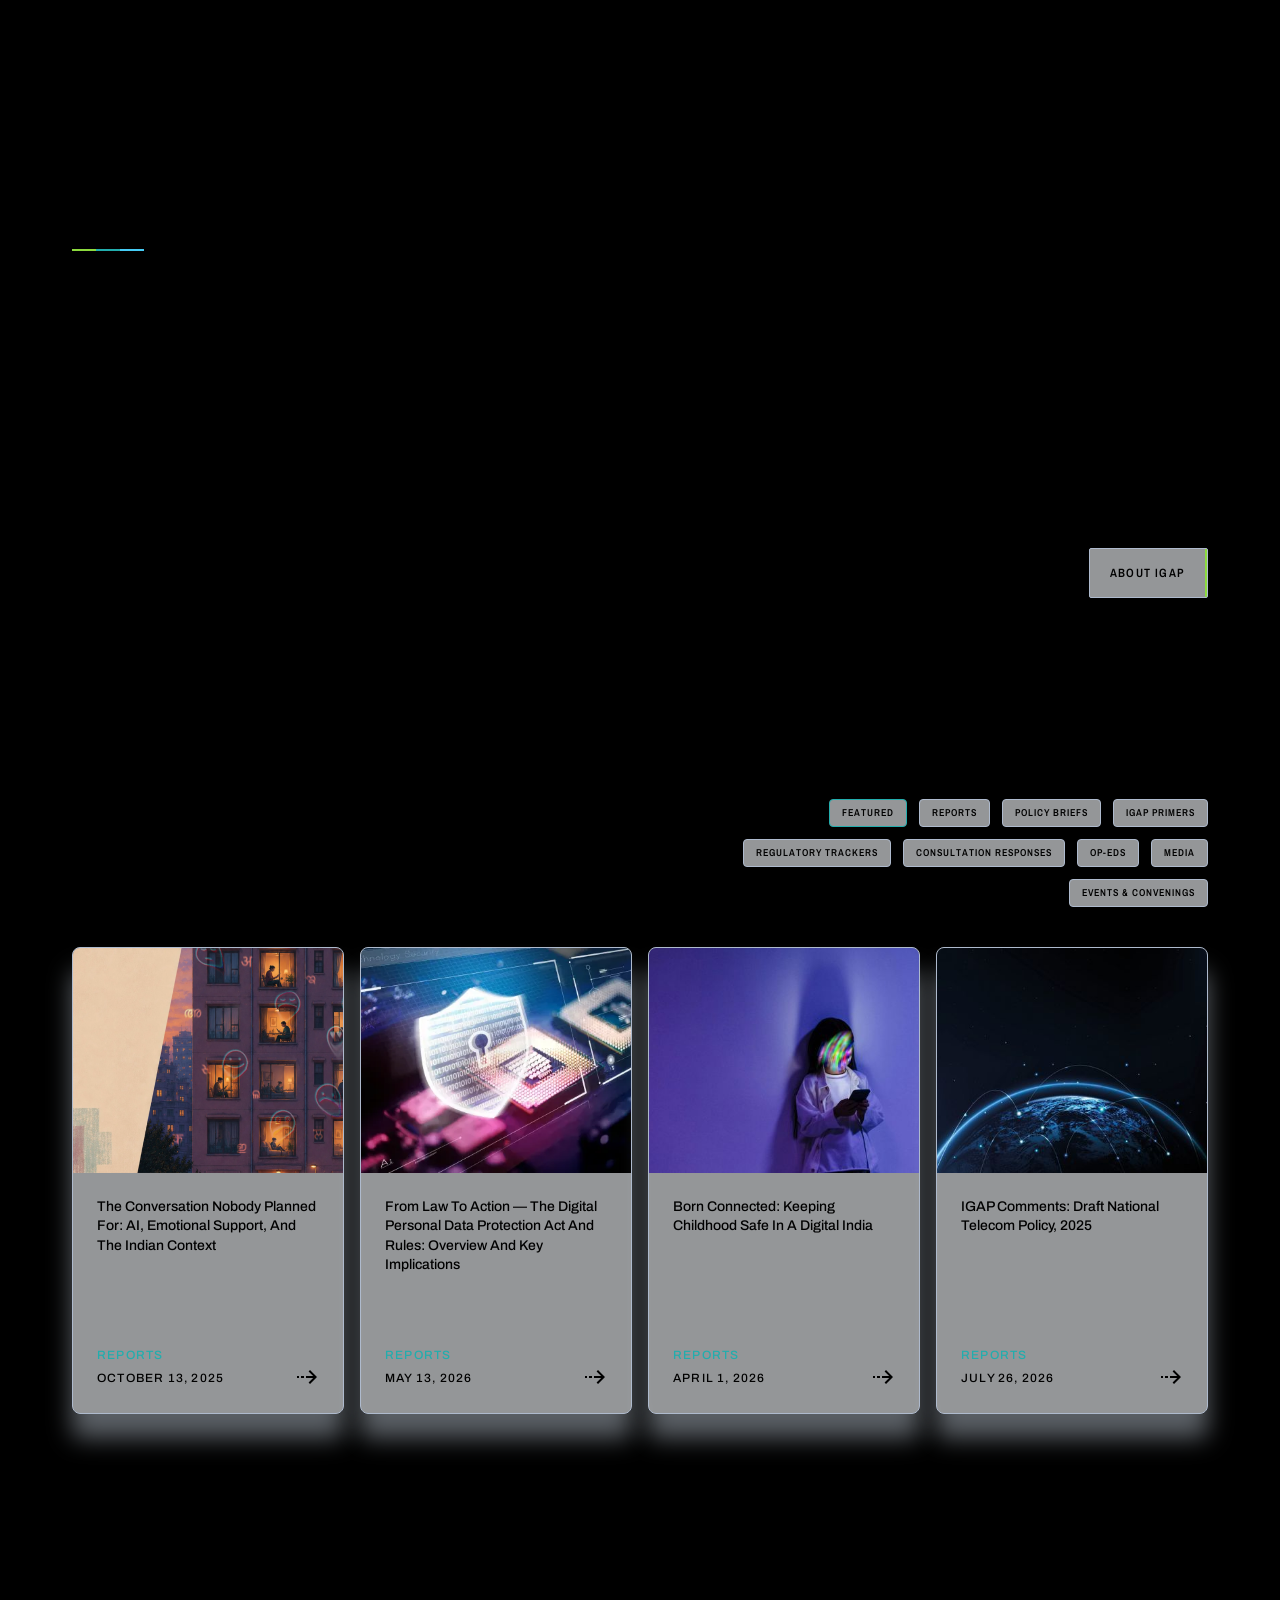
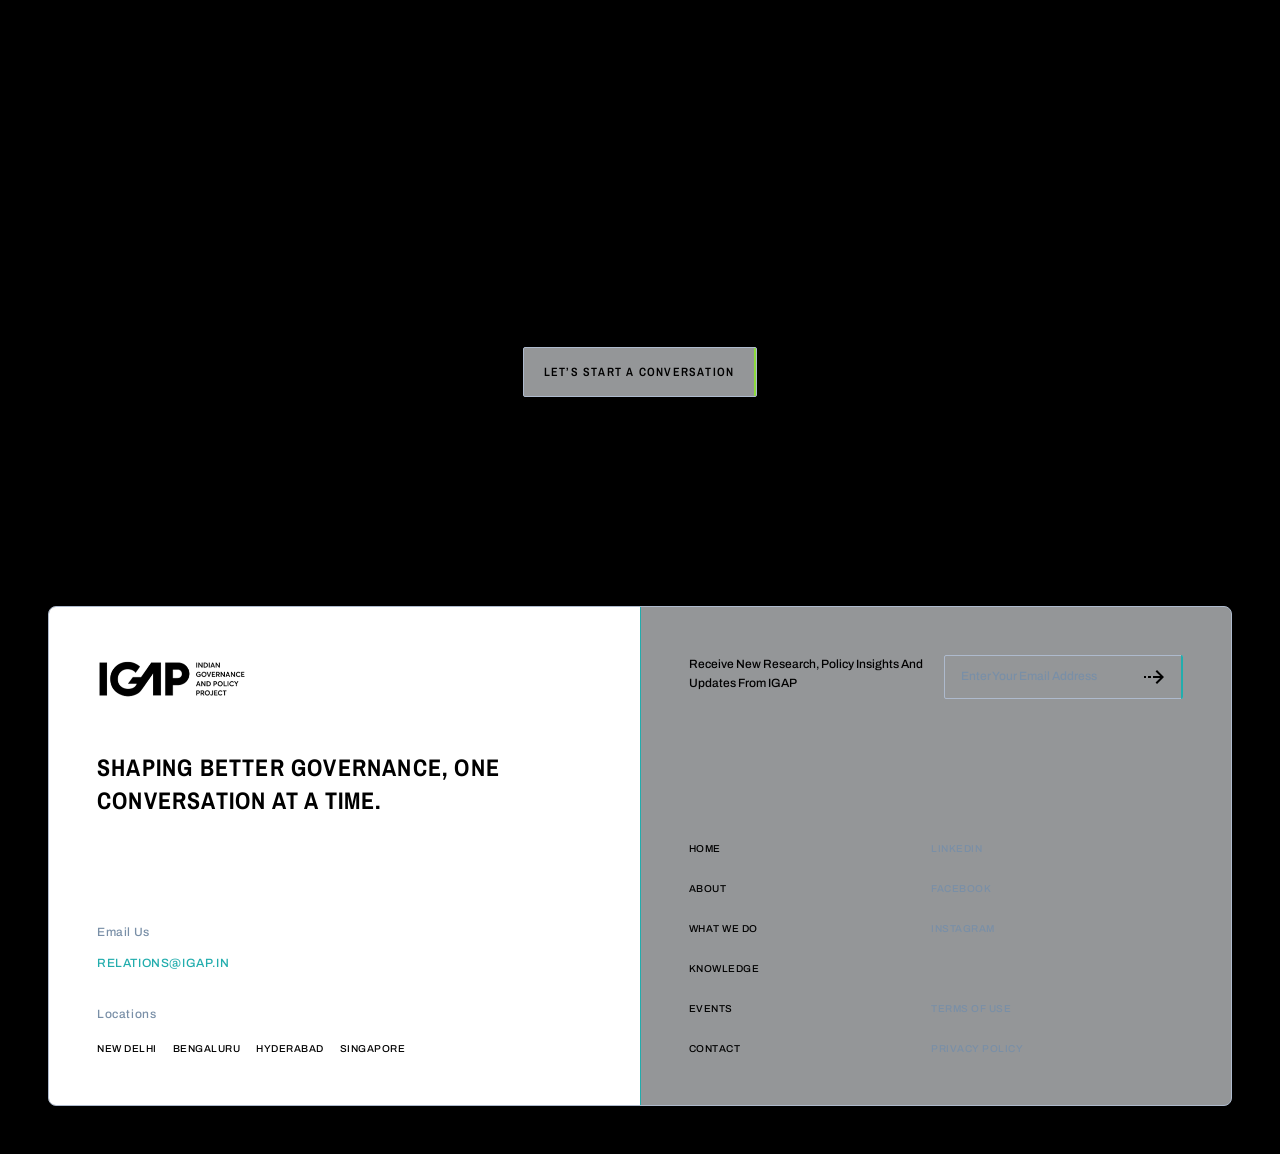
==== commit 04c29e6a: "Add files via upload" ====
--- a/index.html
+++ b/index.html
@@ -442,6 +442,7 @@
 <script src="js/scramble-hover.js"></script>
 <script src="js/site.js"></script>
 <script src="js/dot-field.js"></script>
+<script src="js/cursor.js"></script>
 <!-- Hero (Three.js). The bundle is a classic script, so the page works when
      opened straight off disk as well as over http. Source of truth is
      js/hero-scene.js — see README.md to rebuild after editing it. -->
--- a/css/style.css
+++ b/css/style.css
@@ -26,12 +26,22 @@
      WebGL — it was a hex inside hero-scene.js, and the two glass values below
      are the same colour at .6 and .9. */
   --navy:       #001d3c;
+  /* The navy wash is a gradient like the paper one, not a flat fill: the
+     same circle at 50% 42%, a touch lighter at the middle and a touch
+     deeper at the edges, bracketing --navy so the ground itself is
+     unchanged on average. */
+  --navy-hi:    #002145;
+  --navy-lo:    #001935;
   /* One translucent surface per mode. Every frosted panel on the site — header
      bar, cards, footer card — uses these two and nothing else. */
   --glass:      rgba(247, 251, 253, .6);
   --dark-glass: rgba(0, 29, 60, .6);
   --light-grey:       #aebacd;
-  --grey:      #8695a5;
+  /* Figma base/grey, which text/muted and accent/muted both alias. It moved
+     from #8695a5 with the light-mode variable pass. */
+  --grey:       #798fa7;
+  /* Figma base/dark grey, light mode's border/muted */
+  --dark-grey:  #4a535e;
   --cobalt:       #276bc0;
 
   --teal:       #22adad;
@@ -100,6 +110,12 @@
   font-family: var(--font);
   color: var(--black);
   overflow-x: hidden;
+  /* Figma draws type with grayscale antialiasing; macOS browsers default to
+     subpixel, which fattens every stem -- worst on the light-on-navy screens,
+     where a SemiBold reads a weight heavier than the one it is. These two put
+     the page on the same rendering Figma previews it in, so 600 is 600. */
+  -webkit-font-smoothing: antialiased;
+  -moz-osx-font-smoothing: grayscale;
 }
 
 img { display: block; max-width: 100%; }
@@ -320,6 +336,7 @@
 .btn__icon img { width: 24px; height: 24px; }
 
 .btn--green  .hl { background: var(--green); }
+.btn--sky    .hl { background: var(--sky); }
 .btn--violet .hl { background: var(--violet); }
 /* Icon-only variant: the label is there for screen readers and scramble text */
 .btn--icon .btn__label-wrap { display: none; }
@@ -328,6 +345,17 @@
 /* Hover: Webflow scaled the bar 10× from its centre, clipped by the overflow */
 .btn:hover .hl,
 .header-bar__slot:hover .hl { transform: scaleX(10); transition-duration: .3s; }
+
+/* The header's two bars take their time over it. Webflow opened them in .3
+   and shut them in .1, which lands like a switch; here the accent eases out
+   over two thirds of a second and draws back in half of one, both on the
+   page's own curve, so it arrives and leaves rather than appearing. */
+.header-bar .hl {
+  transition: transform .5s var(--ease-out-quart);
+}
+.header-bar__slot:hover .hl {
+  transition-duration: .68s;
+}
 
 .cta-stack {
   display: flex;
@@ -1192,8 +1220,11 @@
   border-color: var(--header-border-dk);
 }
 .is-blue .site-header .btn-label     { color: var(--header-ink-dk); }
-/* white on navy, not the tinted mark */
-.is-blue .site-header .site-logo img { filter: brightness(0) invert(1); }
+/* The mark keeps its own green and cyan on navy. Light mode knocks it back
+   to black (.site-logo img); on the dark it simply carries no filter at all
+   -- both colours read clean against the navy, and flattening it to white
+   threw away the one piece of brand colour the header has. */
+.is-blue .site-header .site-logo img { filter: none; }
 .is-blue .site-header .btn-menu img,
 .is-blue .site-header .btn-work img  { filter: invert(1); }
 
@@ -1570,7 +1601,7 @@
   content: '';
   position: absolute;
   inset: 0;
-  background-color: var(--navy);
+  background: radial-gradient(circle at 50% 42%, var(--navy-hi), var(--navy-lo));
   opacity: var(--bg-wash);
 }
 
@@ -1663,3 +1694,52 @@
 @media (prefers-reduced-motion: reduce) {
   .dotfield__halo { display: none; }
 }
+
+/* ------------------------------------------------------------ 16. POINTER */
+/* Figma's cursor: a 32 ring on the glass surface with the border-default
+   stroke, and a 4 dot in text-muted at the centre. The dot is the pointer and
+   sits where the mouse is; the ring trails a frame behind it (js/cursor.js)
+   and opens to 48 over anything interactive, the boards included. Both colours are the mode's, so
+   the pair crosses with the page. */
+.cursor {
+  position: fixed;
+  inset: 0;
+  /* above everything, the open menu included: it is the pointer, so nothing
+     should ever be drawn over it. The native cursor stays where it is --
+     this rides with it rather than replacing it. */
+  z-index: 10000000;
+  pointer-events: none;
+  opacity: 0;
+  transition: opacity .2s linear;
+}
+.cursor.is-on { opacity: 1; }
+.cursor__ring,
+.cursor__dot {
+  position: fixed;
+  top: 0;
+  left: 0;
+  border-radius: 50%;
+  will-change: transform;
+}
+.cursor__ring {
+  width: var(--cursor-size, 32px);
+  height: var(--cursor-size, 32px);
+  border: 1px solid var(--header-border);
+  background: var(--glass);
+  -webkit-backdrop-filter: blur(4px);
+          backdrop-filter: blur(4px);
+  transition: width .28s var(--ease-out-quart), height .28s var(--ease-out-quart),
+              background-color var(--blue-fade), border-color var(--blue-fade);
+}
+.cursor.is-live .cursor__ring { --cursor-size: 48px; }
+.cursor__dot {
+  width: 4px;
+  height: 4px;
+  background: var(--grey);
+  transition: background-color var(--blue-fade);
+}
+html.is-blue .cursor__ring { border-color: var(--header-border-dk); background: var(--dark-glass); }
+html.is-blue .cursor__dot  { background: var(--header-border-dk); }
+@media (prefers-reduced-motion: reduce) {
+  .cursor__ring { transition: background-color var(--blue-fade), border-color var(--blue-fade); }
+}
--- a/css/embed-fragments.css
+++ b/css/embed-fragments.css
@@ -66,6 +66,12 @@
     100% { clip-path: inset(100% 0 0 0); }   /* shrunk away downward, at the bottom */
   }
 
+  /* words stay whole: the letters inside are inline-blocks, so a line could
+     otherwise break in the middle of one */
+  .scramble-hover-word {
+    display: inline-block;
+    white-space: nowrap;
+  }
 .scramble-hover-letter {
     display: inline-block;
     position: relative;
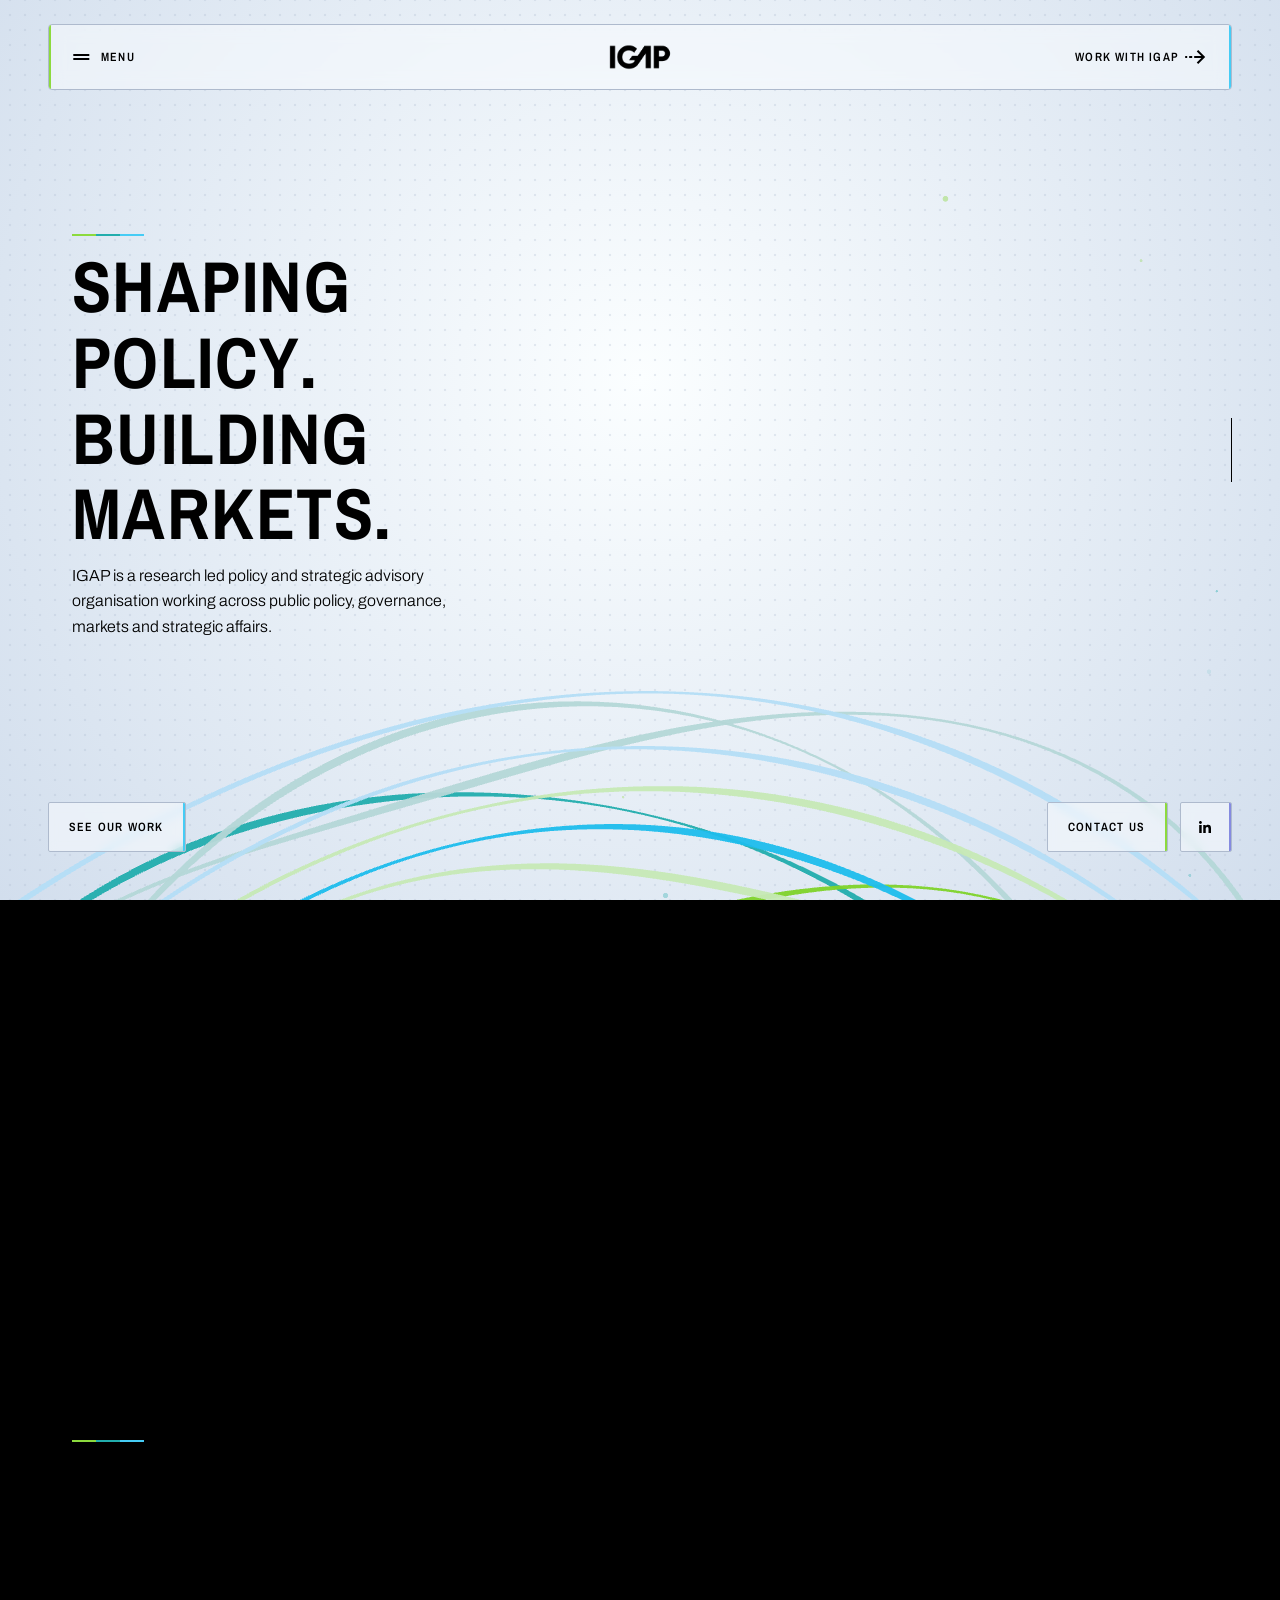
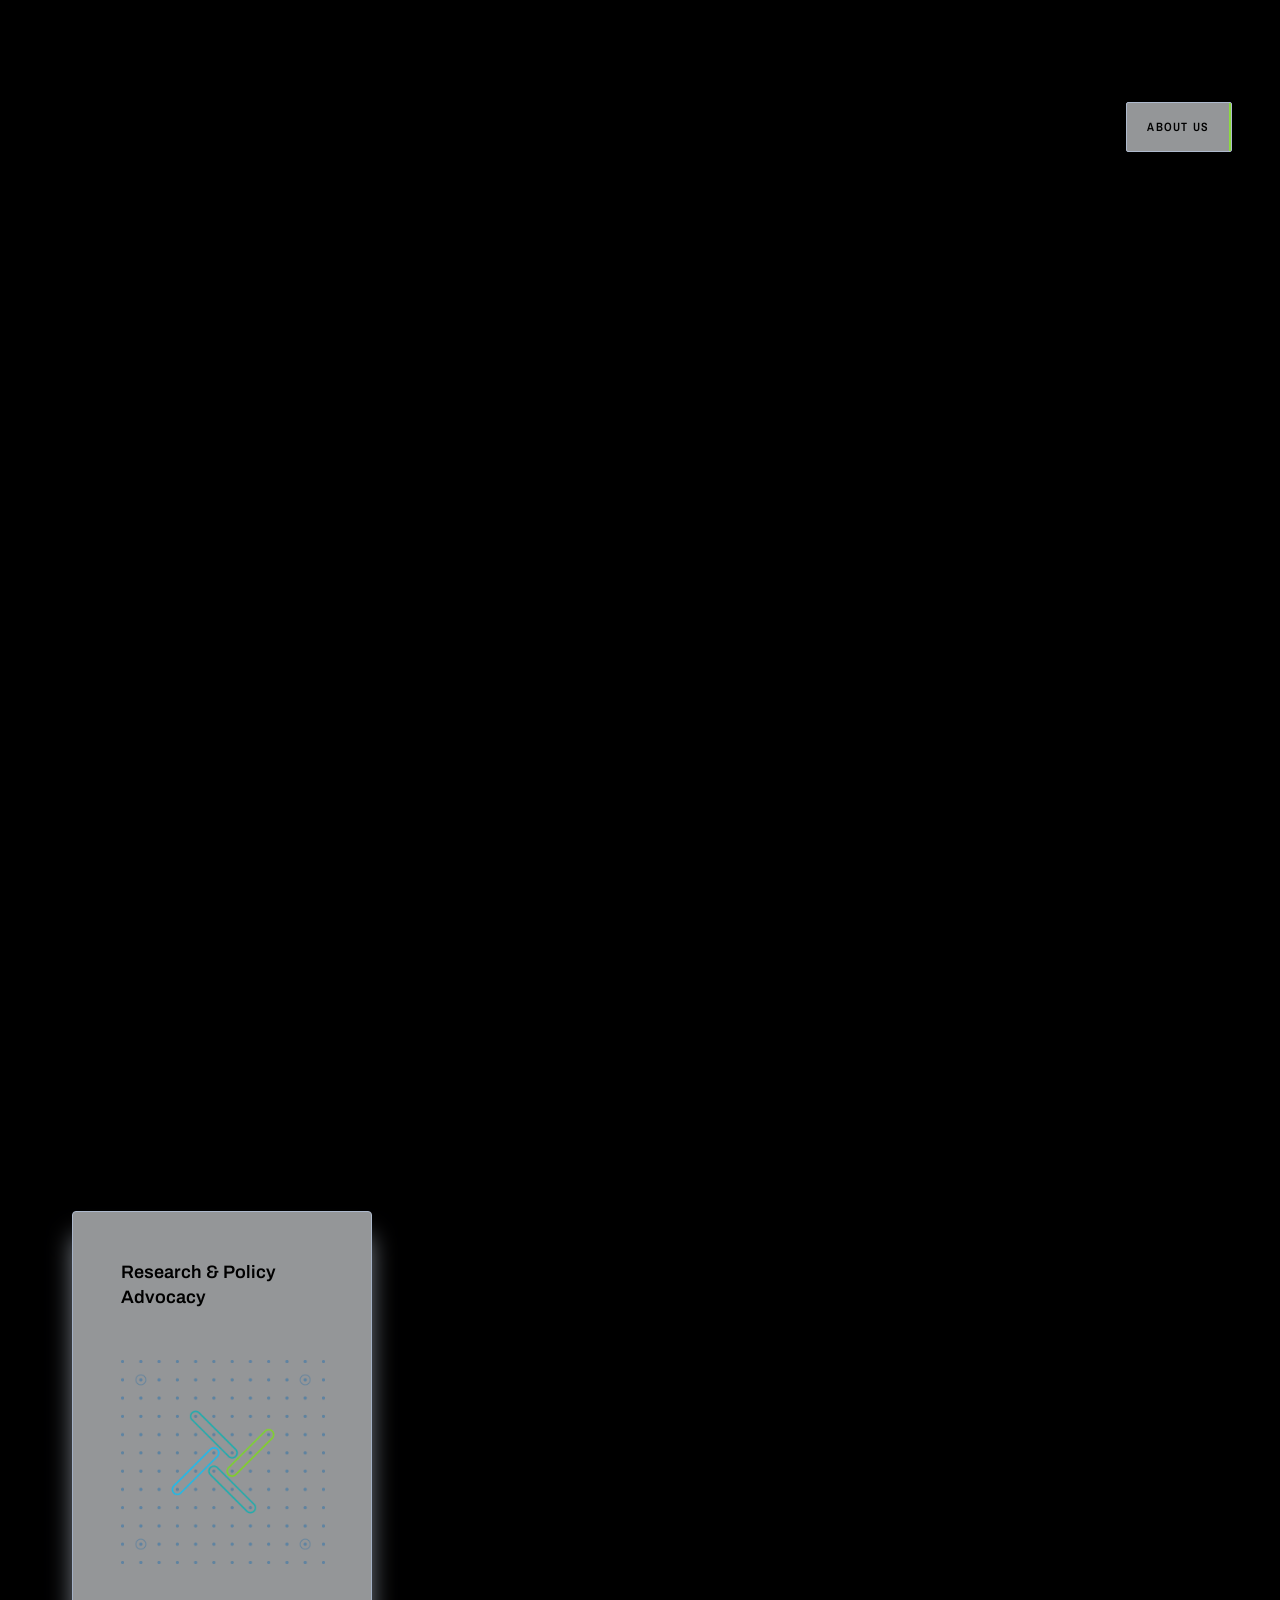
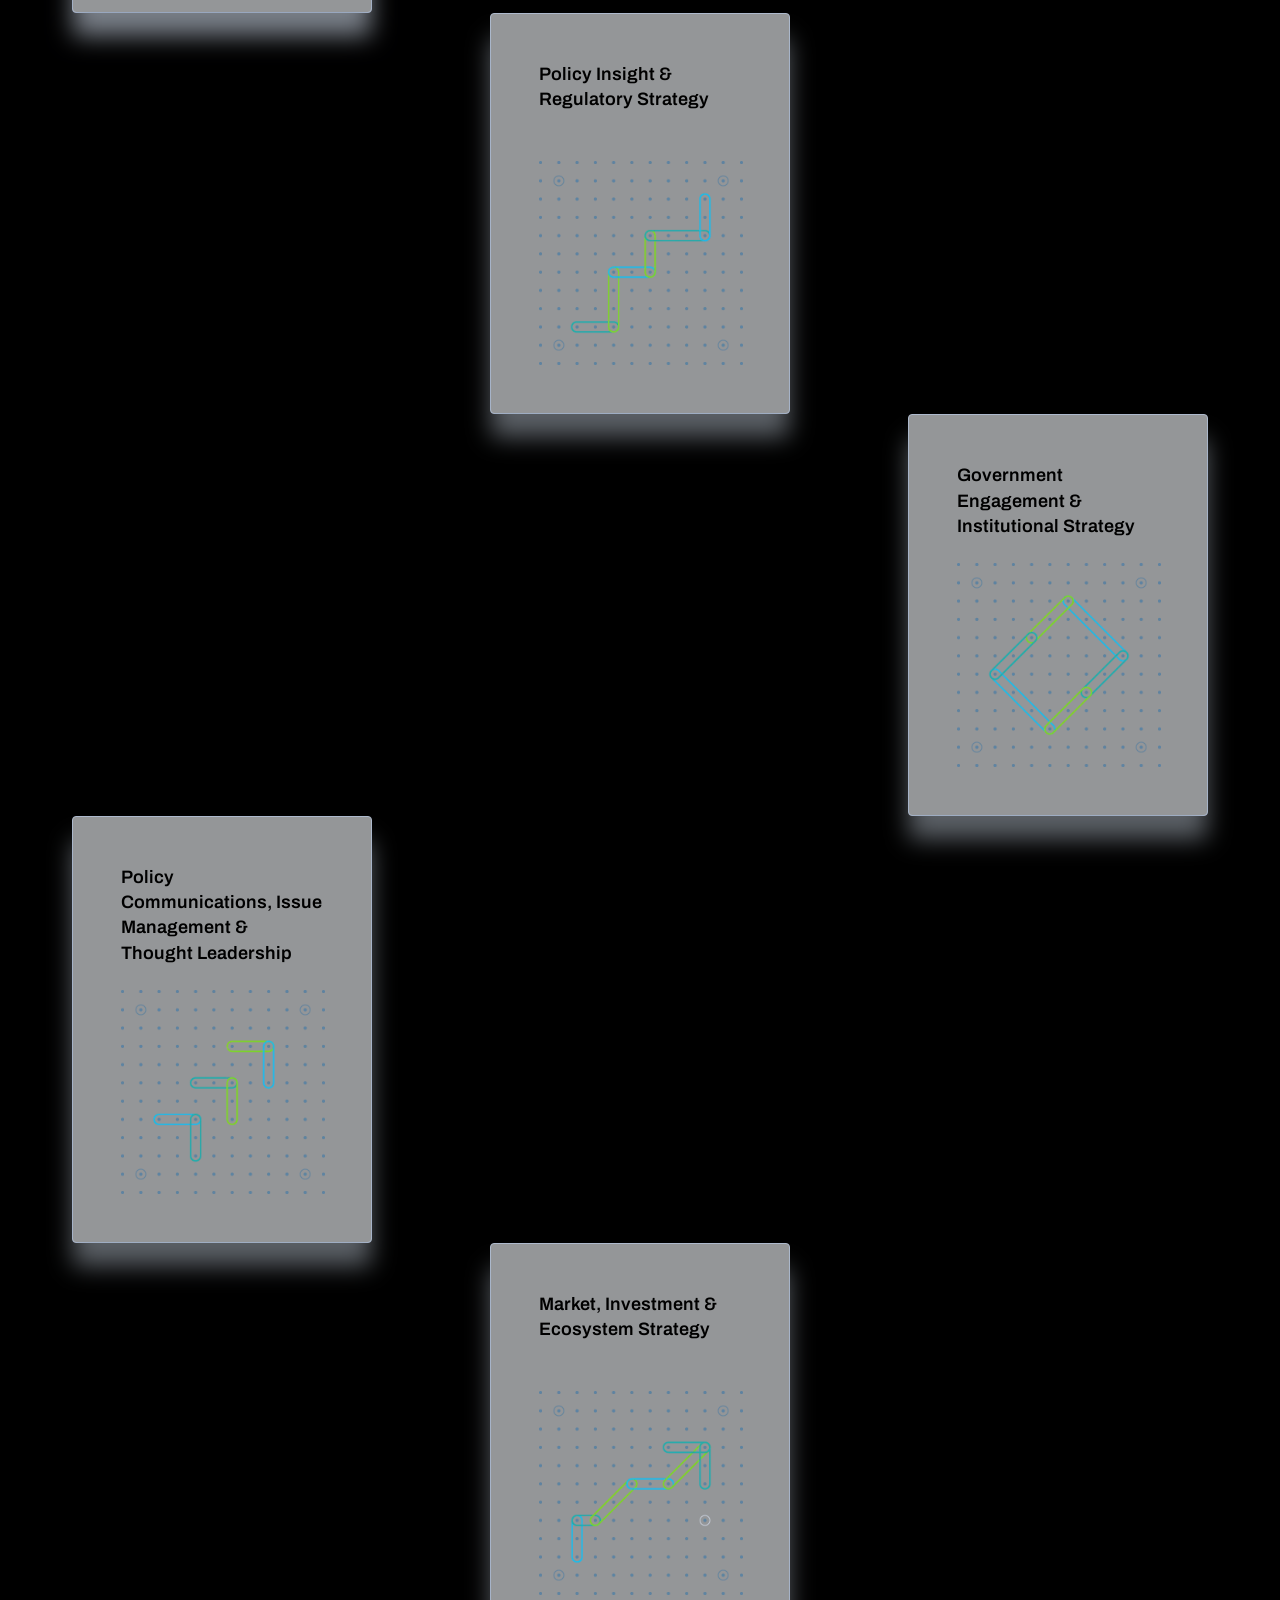
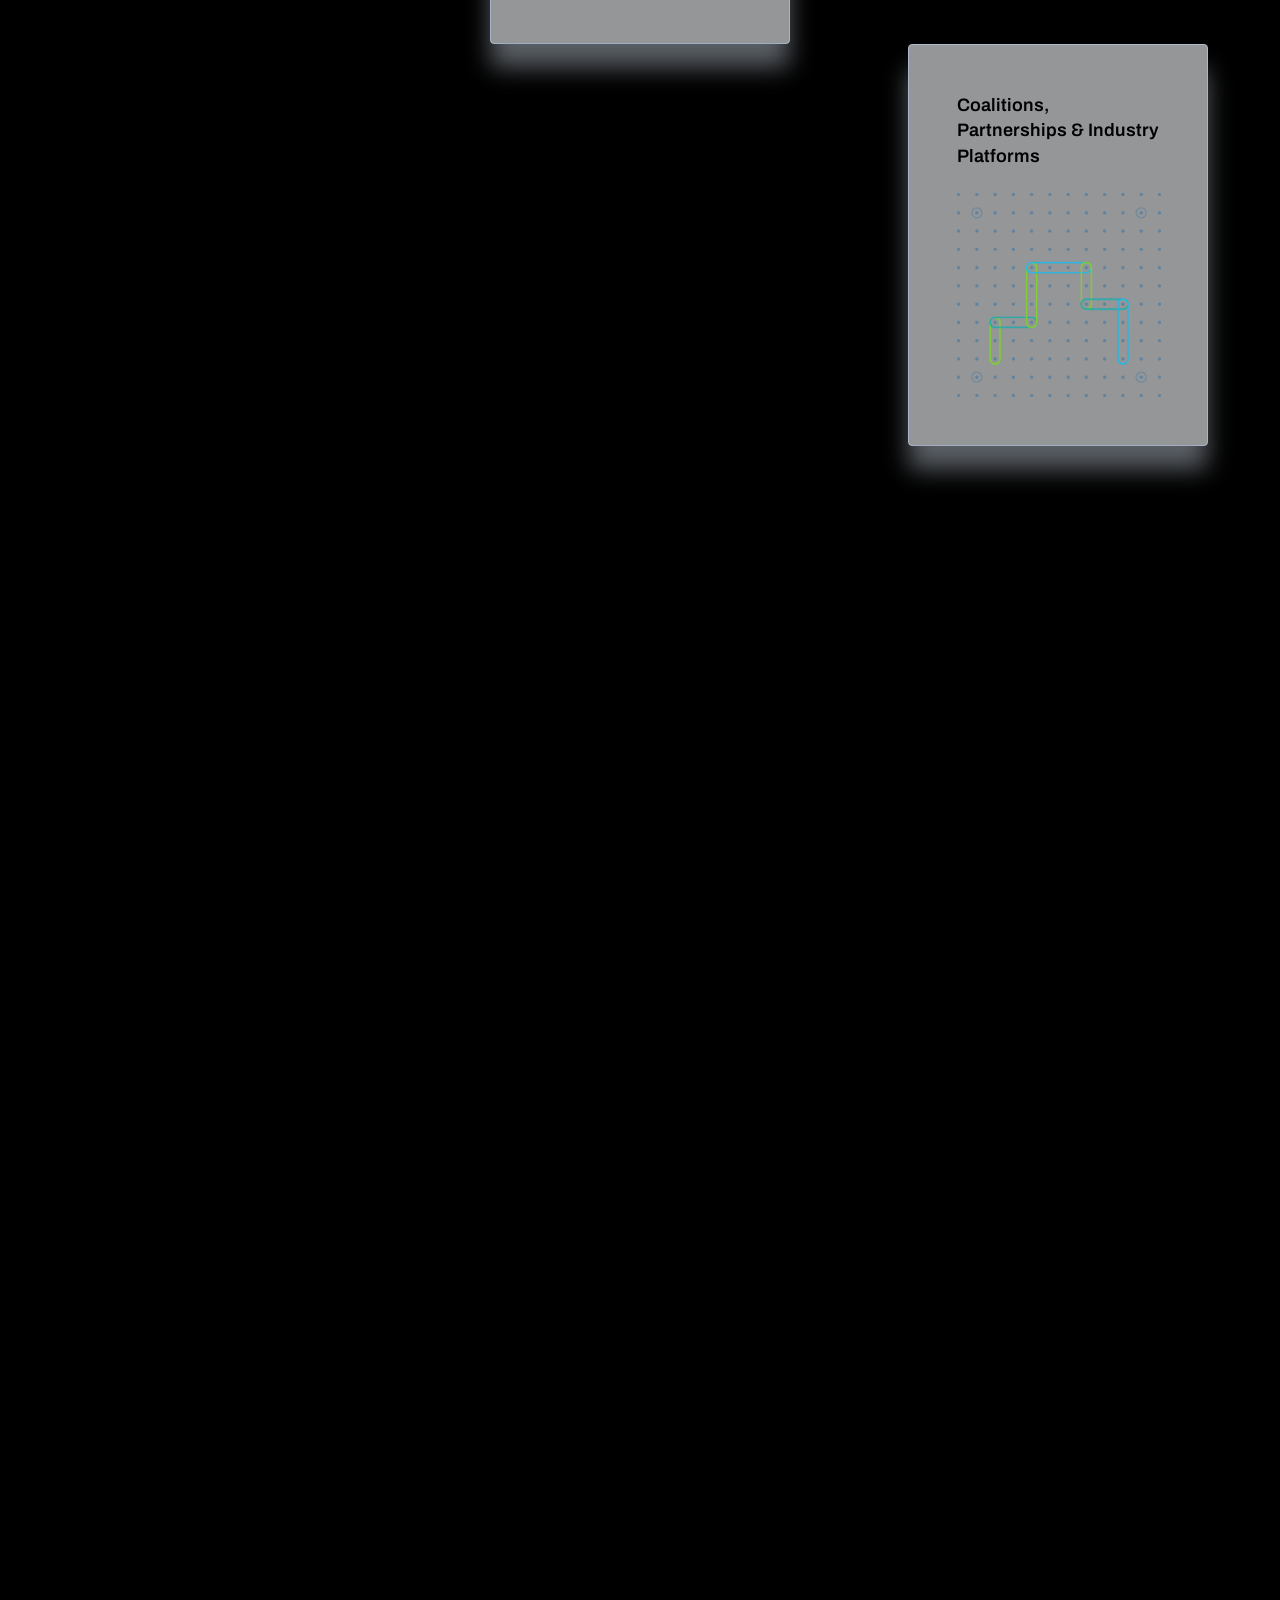
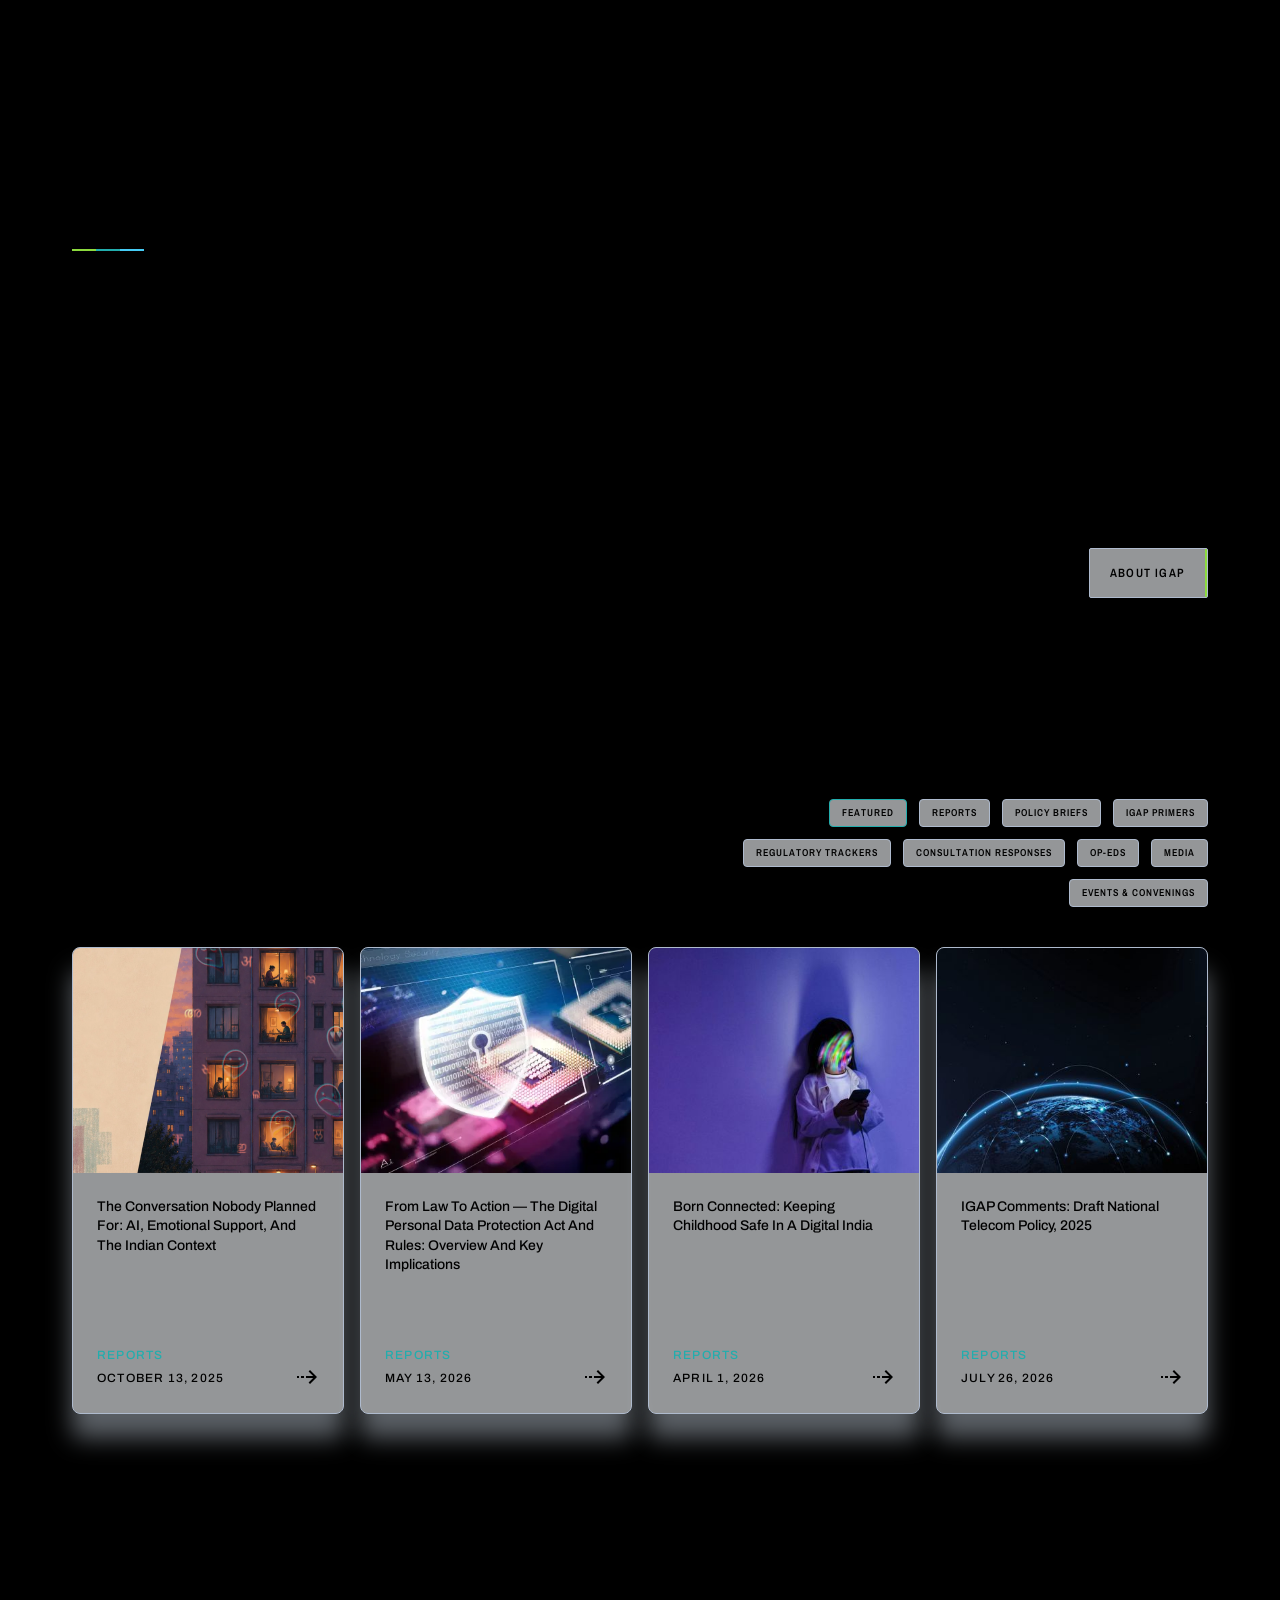
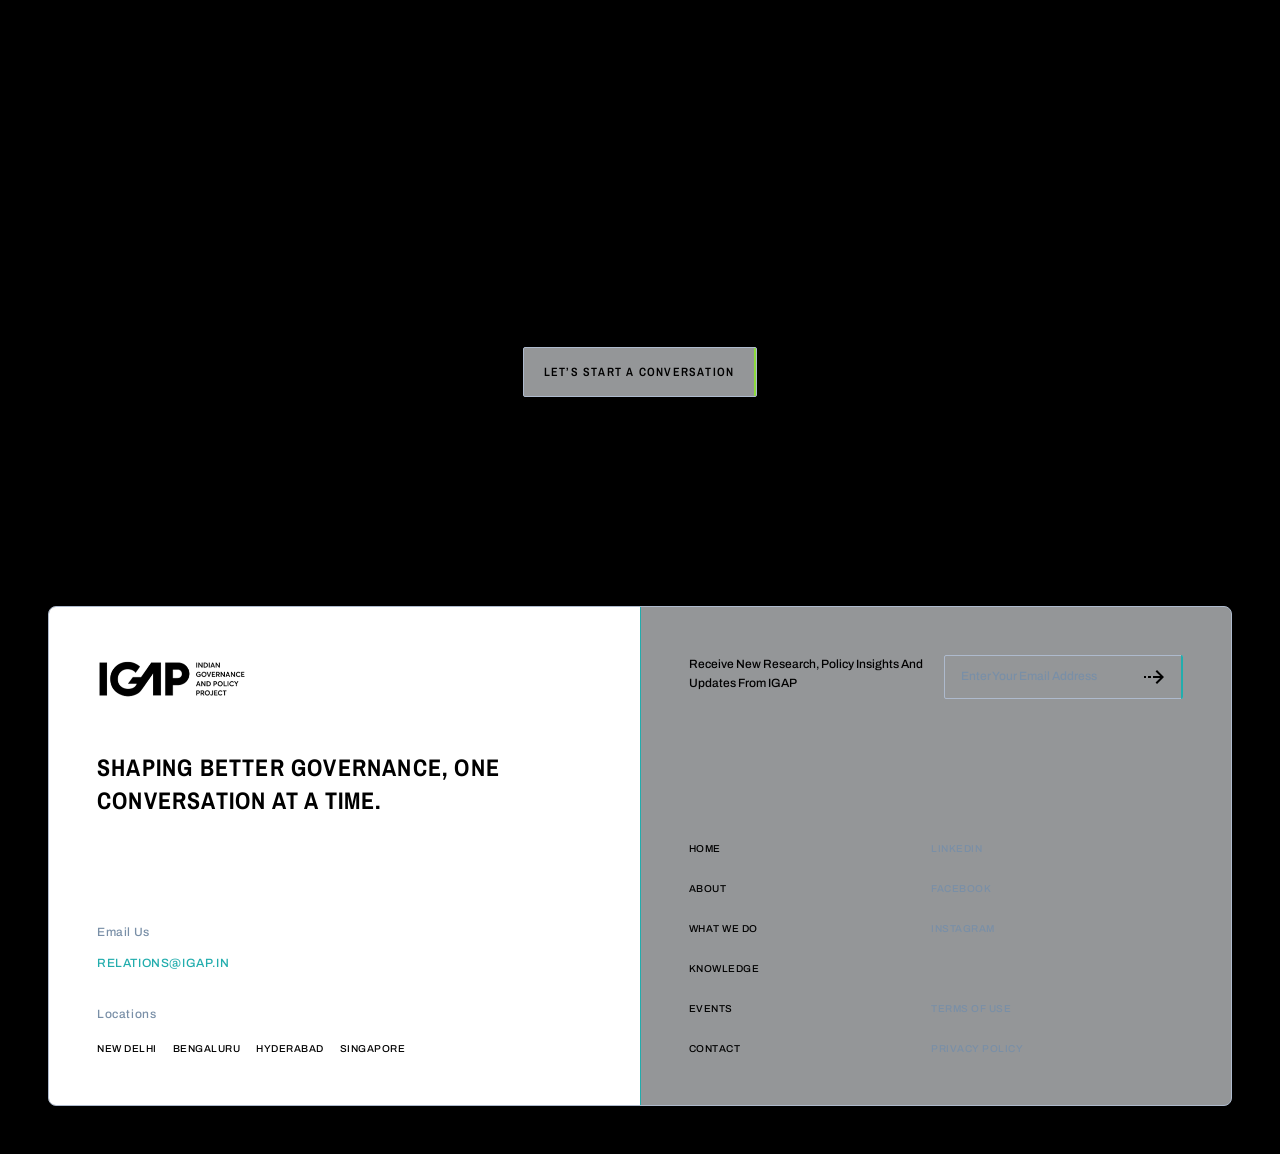
==== commit 185cf760: "Add files via upload" ====
--- a/index.html
+++ b/index.html
@@ -35,18 +35,25 @@
   <nav class="menu" aria-label="Main menu" hidden>
     <div class="menu__bg"></div>
     <div class="menu__inner">
-      <ul class="menu__links">
-        <li><a href="#">about us</a></li>
-        <li><a href="#">our work</a></li>
-        <li><a href="#">knowledge</a></li>
+      <div class="menu__large">
+        <div class="menu__group">
+          <p class="menu__eyebrow">Our Expertise</p>
+          <ul class="menu__links">
+            <li><a href="capabilities.html">capabilities</a></li>
+            <li><a href="areas.html">Areas of Work</a></li>
+          </ul>
+        </div>
+        <ul class="menu__links">
+          <li><a href="about.html">About Us</a></li>
+          <li><a href="#">Knowledge</a></li>
+          <li><a href="#">Contact</a></li>
+        </ul>
+      </div>
+      <ul class="menu__small">
+        <li><a href="#">reports</a></li>
         <li><a href="#">events</a></li>
-        <li><a href="#">contact</a></li>
-      </ul>
-      <ul class="menu__socials">
-        <li><a href="#">reports</a></li>
-        <li><a href="#">blogs</a></li>
-        <li><a href="#">igap primers</a></li>
-        <li><a href="#">media</a></li>
+        <li><a href="#">IGAP primers</a></li>
+        <li><a href="#">Media</a></li>
       </ul>
     </div>
     <button class="menu__close" type="button" data-menu-close aria-label="Close menu">
@@ -82,18 +89,25 @@
   <nav class="menu" aria-label="Main menu" hidden>
     <div class="menu__bg"></div>
     <div class="menu__inner">
-      <ul class="menu__links">
-        <li><a href="#">about us</a></li>
-        <li><a href="#">our work</a></li>
-        <li><a href="#">knowledge</a></li>
+      <div class="menu__large">
+        <div class="menu__group">
+          <p class="menu__eyebrow">Our Expertise</p>
+          <ul class="menu__links">
+            <li><a href="capabilities.html">capabilities</a></li>
+            <li><a href="areas.html">Areas of Work</a></li>
+          </ul>
+        </div>
+        <ul class="menu__links">
+          <li><a href="about.html">About Us</a></li>
+          <li><a href="#">Knowledge</a></li>
+          <li><a href="#">Contact</a></li>
+        </ul>
+      </div>
+      <ul class="menu__small">
+        <li><a href="#">reports</a></li>
         <li><a href="#">events</a></li>
-        <li><a href="#">contact</a></li>
-      </ul>
-      <ul class="menu__socials">
-        <li><a href="#">reports</a></li>
-        <li><a href="#">blogs</a></li>
-        <li><a href="#">igap primers</a></li>
-        <li><a href="#">media</a></li>
+        <li><a href="#">IGAP primers</a></li>
+        <li><a href="#">Media</a></li>
       </ul>
     </div>
     <button class="menu__close" type="button" data-menu-close aria-label="Close menu">
--- a/css/style.css
+++ b/css/style.css
@@ -450,17 +450,23 @@
 .btn-work img             { transition: filter .12s ease; }
 
 /* --- menu overlay --- */
+/* ------------------------------------------------------------- 5b. MENU
+   Figma "Menu — Desktop" 627:106123. A navy sheet over the page at nine
+   tenths, and on it two columns bottom-aligned to each other and centred in
+   what the 72 of padding leaves: the headline nav on the left under its
+   green eyebrow, and the lighter reading list ranged right.
+
+   The sheet slides in from the left and the two columns follow a beat
+   later, which is the same entrance the old menu had -- what changed is
+   what is on it. */
 .menu {
   position: absolute;
   inset: 0;
   z-index: 88888;
   display: flex;
   align-items: center;
-  justify-content: space-between;
   width: 100vw;
-  max-width: 1110px;
   height: 100svh;
-  margin: 0 auto;
 }
 .menu[hidden] { display: none; }
 
@@ -475,68 +481,92 @@
   transition: transform .5s var(--ease-out-quart);
 }
 .menu__inner {
-  display: flex;
-  align-items: flex-end;
+  position: relative;
+  z-index: 999999;
+  display: flex;
+  align-items: flex-end;             /* both columns close on one line */
   justify-content: space-between;
   width: 100%;
-}
-.menu__links,
-.menu__socials {
+  max-width: var(--page-max);
+  margin-inline: auto;
+  padding-inline: var(--gutter);
+}
+.menu__large,
+.menu__small {
   opacity: 0;
   transform: translateX(-20px);
   transition: opacity .2s ease, transform .2s var(--ease-out-quart);
 }
+
+/* --- the headline column --- */
+.menu__large { display: flex; flex-direction: column; gap: 72px; }
+.menu__group { display: flex; flex-direction: column; gap: 16px; }
+.menu__eyebrow {
+  margin: 0;
+  font-family: var(--font-narrow);
+  font-size: 12px;                   /* Desktop/Eyebrow */
+  font-weight: 600;
+  line-height: 160%;
+  letter-spacing: .1em;
+  text-transform: uppercase;
+  color: var(--green);
+}
 .menu__links {
-  z-index: 999999;
-  display: flex;
-  flex-direction: column;
-  align-items: flex-start;
-  margin-left: 65px;
+  display: flex;
+  flex-direction: column;
+  gap: 16px;
+  margin: 0;
+  padding: 0;
+  list-style: none;
 }
 .menu__links a {
   display: block;
-  padding: 12px 0;
   font-family: var(--font-narrow);
-  font-size: 2rem;
-  font-weight: 500;
-  line-height: 110%;
+  font-size: 56px;                   /* Desktop/H2 */
+  font-weight: 700;
+  line-height: 100%;
+  letter-spacing: .02em;
+  text-transform: uppercase;
+  color: var(--white);
+  text-decoration: none;
+  transition: color .2s;
+}
+.menu__links a:hover { color: var(--green); }
+
+/* --- the reading list --- */
+.menu__small {
+  display: flex;
+  flex-direction: column;
+  align-items: flex-end;
+  gap: 32px;
+  margin: 0;
+  padding: 0;
+  list-style: none;
+}
+.menu__small a {
+  font-family: var(--font-narrow);
+  font-size: 24px;                   /* Desktop/Number */
+  font-weight: 700;
+  line-height: 100%;
   letter-spacing: .05em;
   text-transform: uppercase;
   color: var(--white);
+  text-decoration: none;
   transition: color .2s;
 }
-.menu__links a:hover { color: var(--green); }
-
-.menu__socials {
-  z-index: 9999999;
-  display: flex;
-  flex-direction: column;
-  align-items: flex-end;
-  gap: 24px;
-  margin-right: 170px;
-}
-.menu__socials a {
-  font-family: var(--font-narrow);
-  font-size: 16px;
-  font-weight: 400;
-  line-height: 130%;
-  letter-spacing: .05em;
-  text-transform: uppercase;
-  color: var(--white);
-  transition: color .2s;
-}
-.menu__socials a:hover { color: var(--green); }
-
+.menu__small a:hover { color: var(--sky); }
+
+/* Figma puts it where the burger was, so the button turns into the circle
+   that closes it rather than moving somewhere else. */
 .menu__close {
   position: absolute;
-  inset: 0 auto auto 0;
+  inset: 40px auto auto 65px;
   z-index: 10000;
   display: flex;
   align-items: center;
   justify-content: center;
-  width: 40px;
-  height: 40px;
-  margin: 65px 0 0 65px;
+  width: 32px;
+  height: 32px;
   border: 1px solid var(--white);
   border-radius: 100px;
   -webkit-backdrop-filter: blur(20px);
@@ -546,10 +576,10 @@
 }
 
 /* open state */
-.menu.is-open .menu__bg     { transform: translateX(0); }
-.menu.is-open .menu__links,
-.menu.is-open .menu__socials { opacity: 1; transform: translateX(0); transition-duration: .5s; }
-.menu.is-open .menu__close   { opacity: 1; transition-duration: .5s; }
+.menu.is-open .menu__bg { transform: translateX(0); }
+.menu.is-open .menu__large,
+.menu.is-open .menu__small { opacity: 1; transform: translateX(0); transition-duration: .5s; }
+.menu.is-open .menu__close { opacity: 1; transition-duration: .5s; }
 
 /* -------------------------------------------------------------- 6. HERO */
 .hero { position: relative; overflow: visible; }
@@ -1305,8 +1335,11 @@
 @media screen and (max-width: 991px) {
   :root { --gutter: 40px; --dot-spacing: 12px; }
 
-  .menu__links   { margin-left: 140px; }
-  .menu__socials { margin-right: 140px; }
+  /* The old menu indented its link column by hand at this width and pushed
+     its right-hand list in to match. The new one builds its own two columns
+     and positions them off the page gutter, so both of those are not just
+     unnecessary -- the 140 was shoving every headline link off the right
+     edge of a phone. (.menu__socials is gone with the old markup.) */
 
   /* hero — the action pair is what overflowed. The headline also has to come
      down: at 4.5rem "MARKETS." alone is ~340px, which plus the actions beat the
@@ -1355,8 +1388,12 @@
 }
 
 @media screen and (max-width: 767px) {
+  /* The reading list is not dropped here any more -- it was the only place
+     those four pages were linked from. It comes down in size and keeps its
+     place beside the headline column until the phone stacks them. */
+  .menu__large { gap: 48px; }
   .menu__links a { font-size: 48px; }
-  .menu__socials { display: none; }
+  .menu__small a { font-size: 20px; }
 }
 
 @media screen and (max-width: 479px) {
@@ -1394,17 +1431,20 @@
     margin: auto 0;   /* centres, and unlike justify-content never clips the top */
     flex-direction: column;
     align-items: flex-start;
-    gap: 40px;
-    padding-left: 0;
+    gap: 48px;
+    padding-inline: 0;
   }
-  .menu__links   { margin-left: 0; }
-  .menu__links a { padding: 10px 0; font-size: 32px; }
-  .menu__socials {
-    display: flex;
+  /* One column, everything ranged left on the gutter: the desktop's
+     right-hand list has nothing to sit beside once the two stack, so it
+     falls in under the headline nav rather than hanging off the edge. */
+  .menu__large   { gap: 40px; }
+  .menu__links a { font-size: 32px; }
+  .menu__small {
     align-items: flex-start;
     gap: 16px;
-    margin-right: 0;
   }
+  .menu__small a { font-size: 16px; }
+  /* top right, where the phone's own menu button is */
   .menu__close { inset: 17px 16px auto auto; margin: 0; }
 
   /* type */
